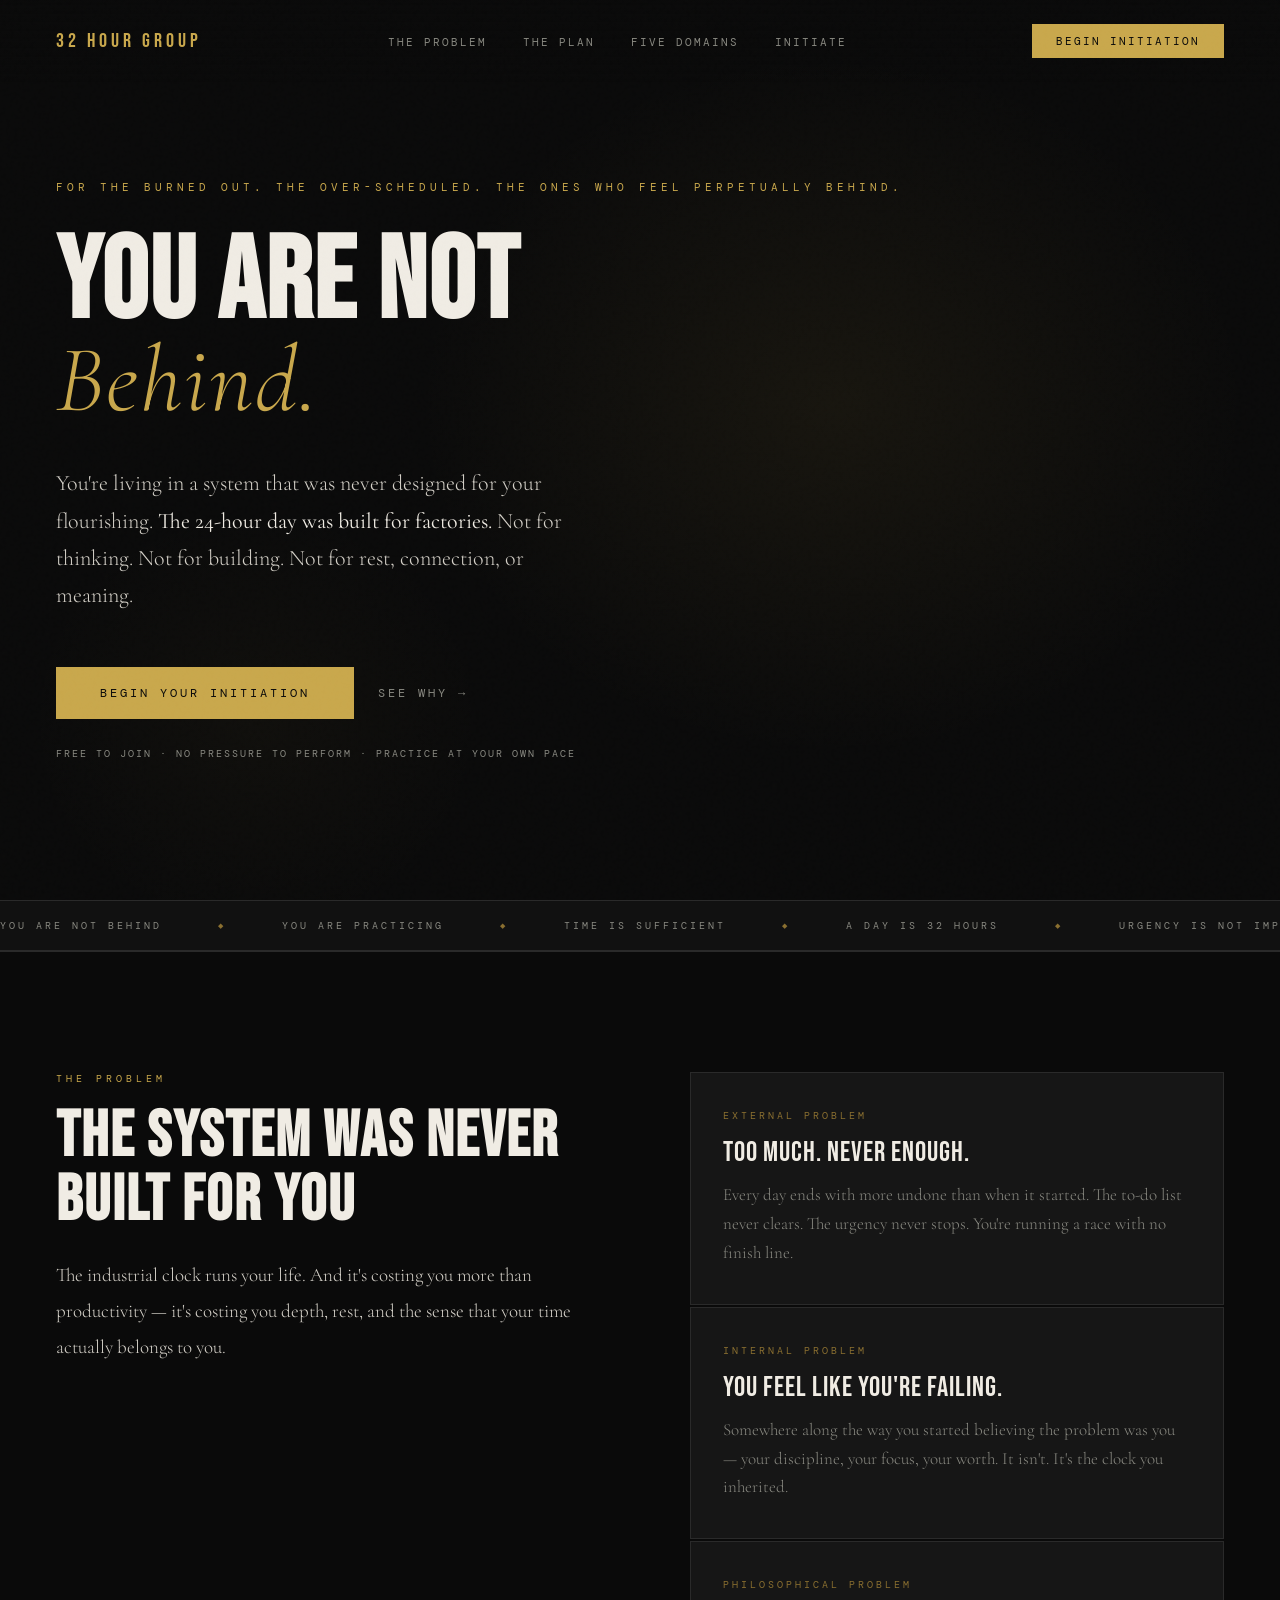
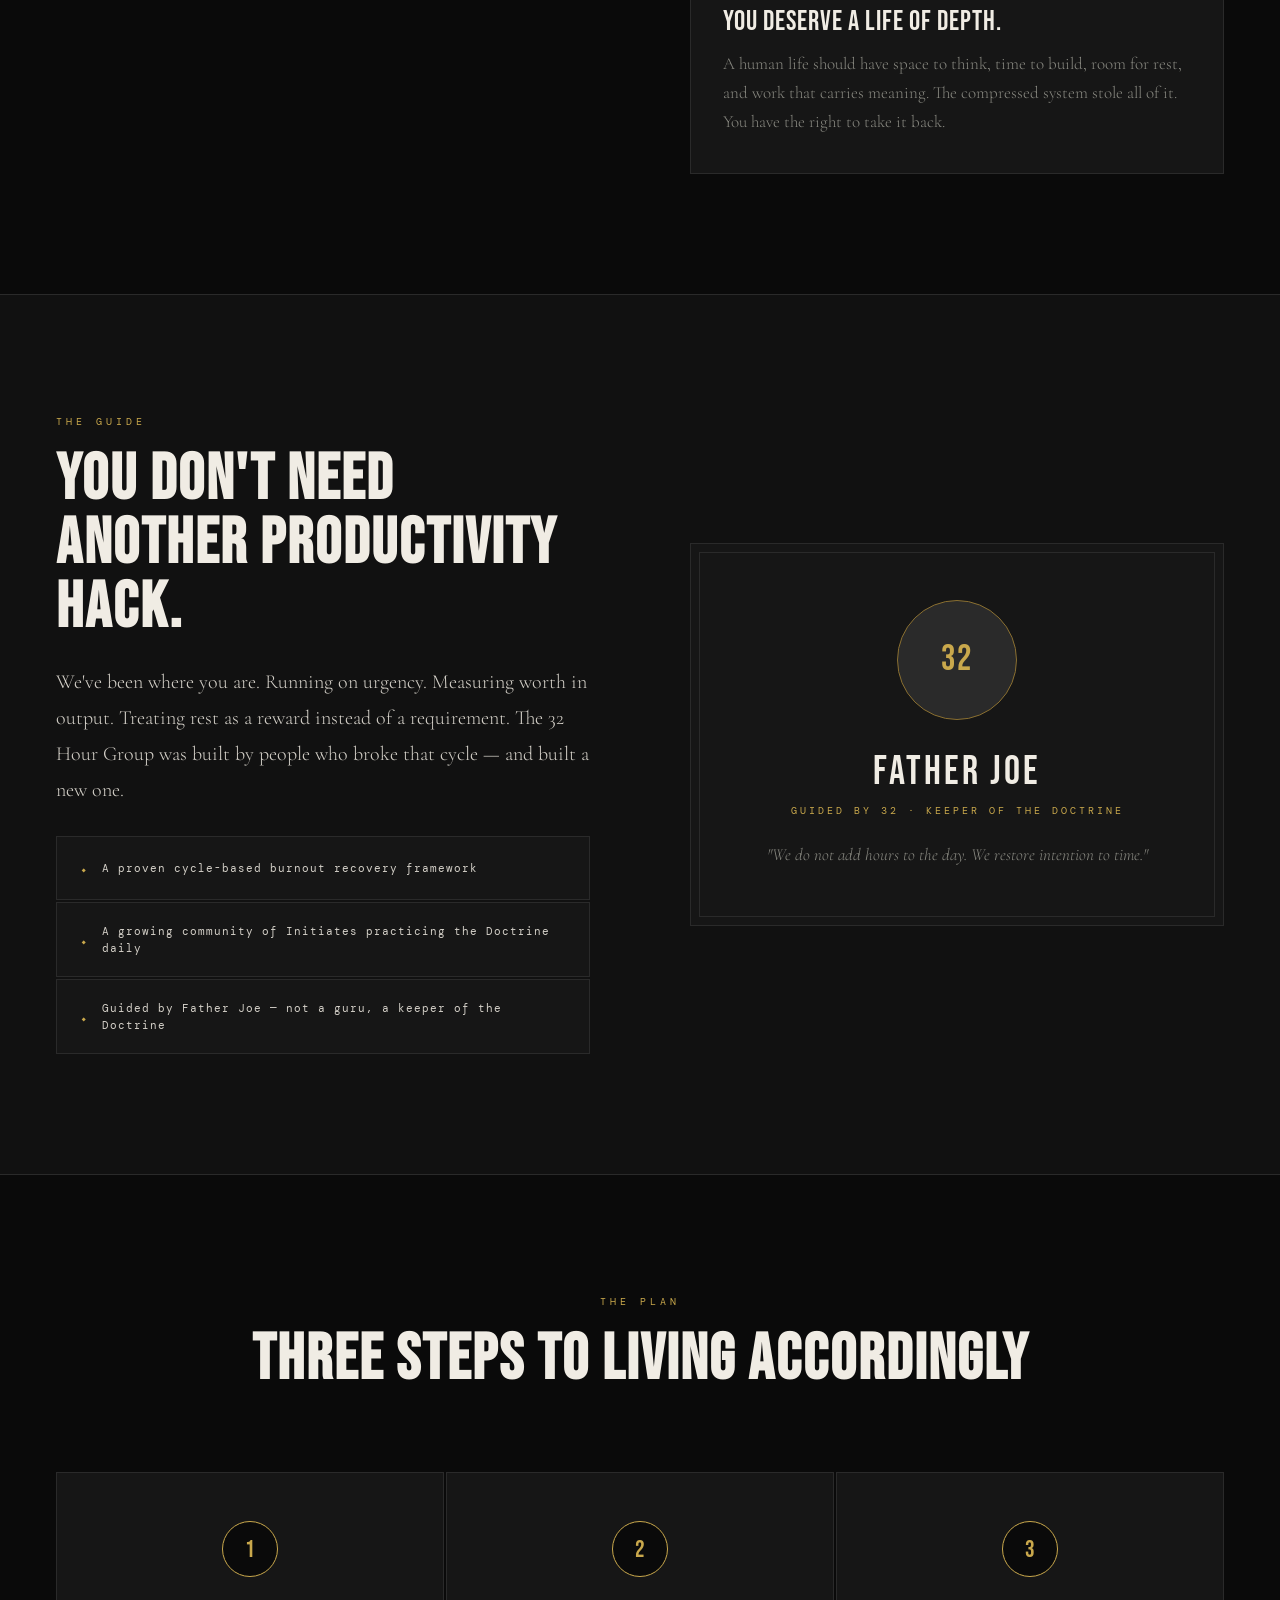
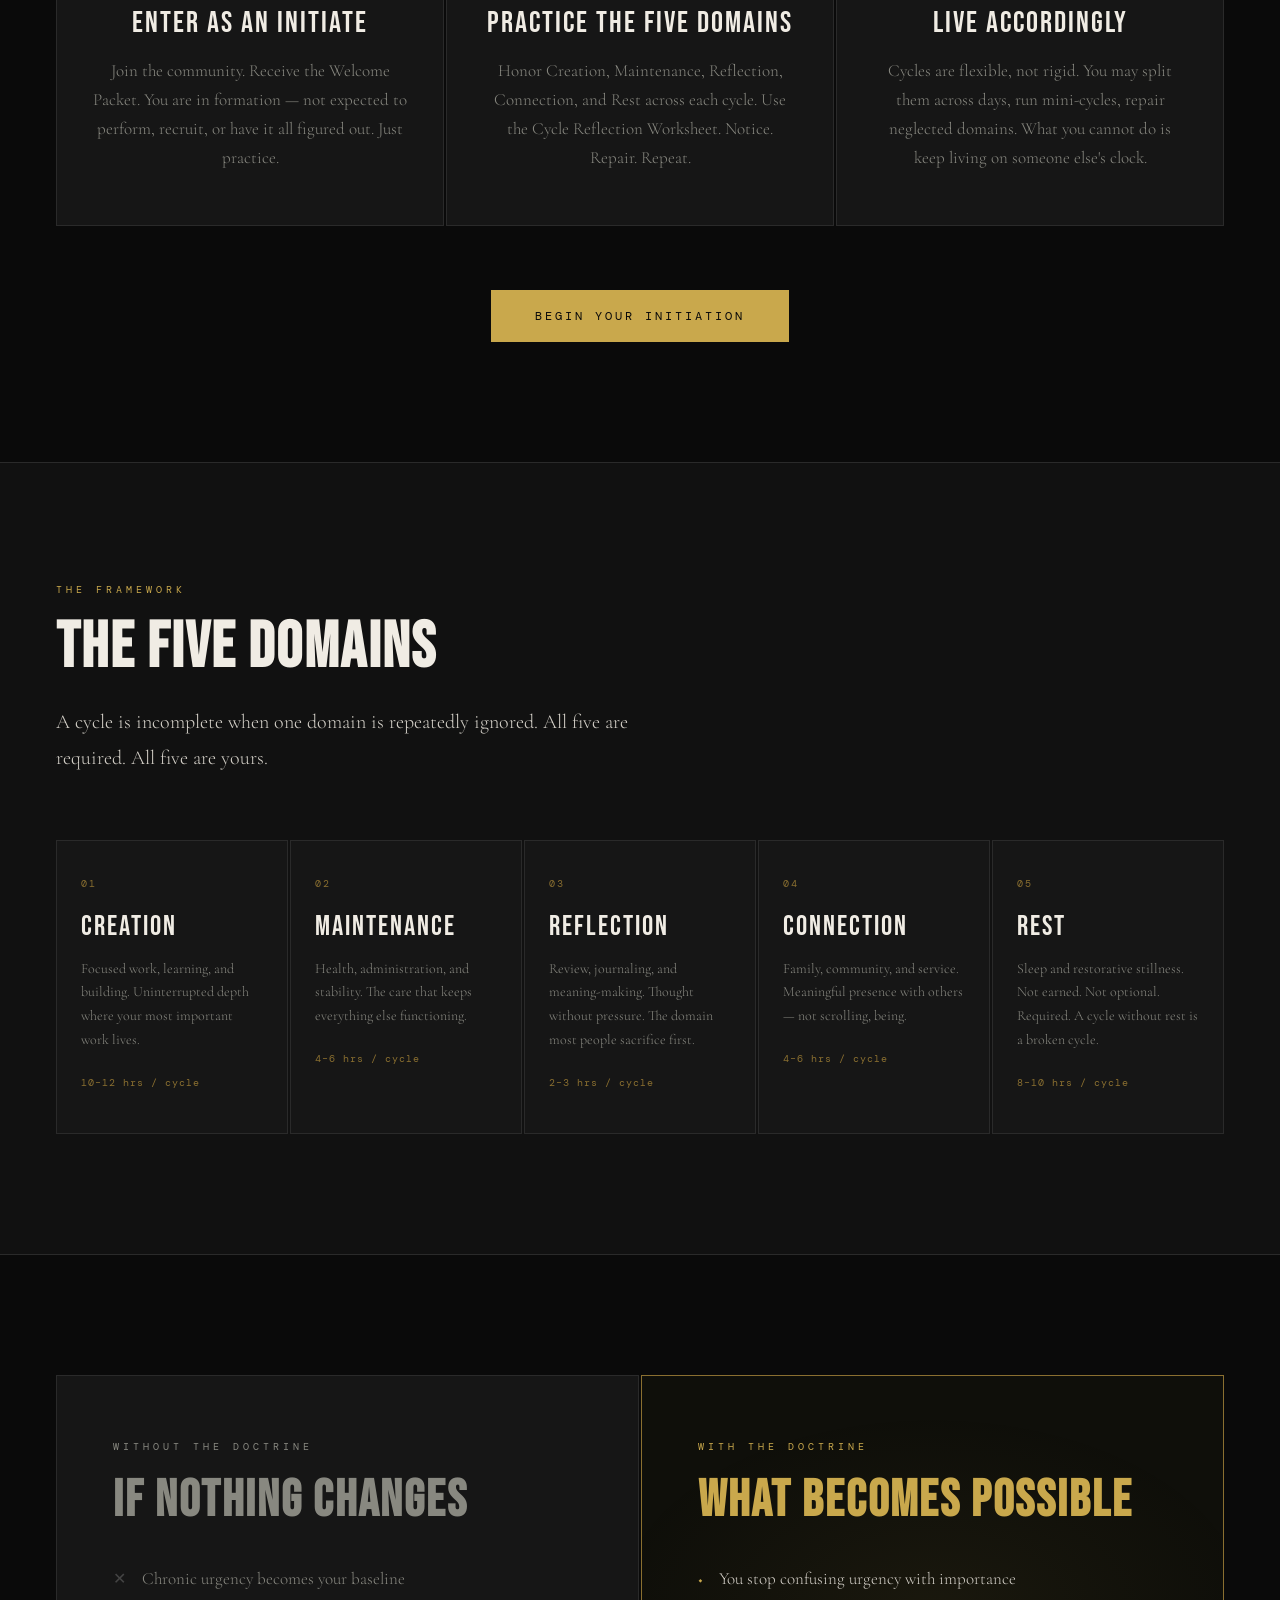
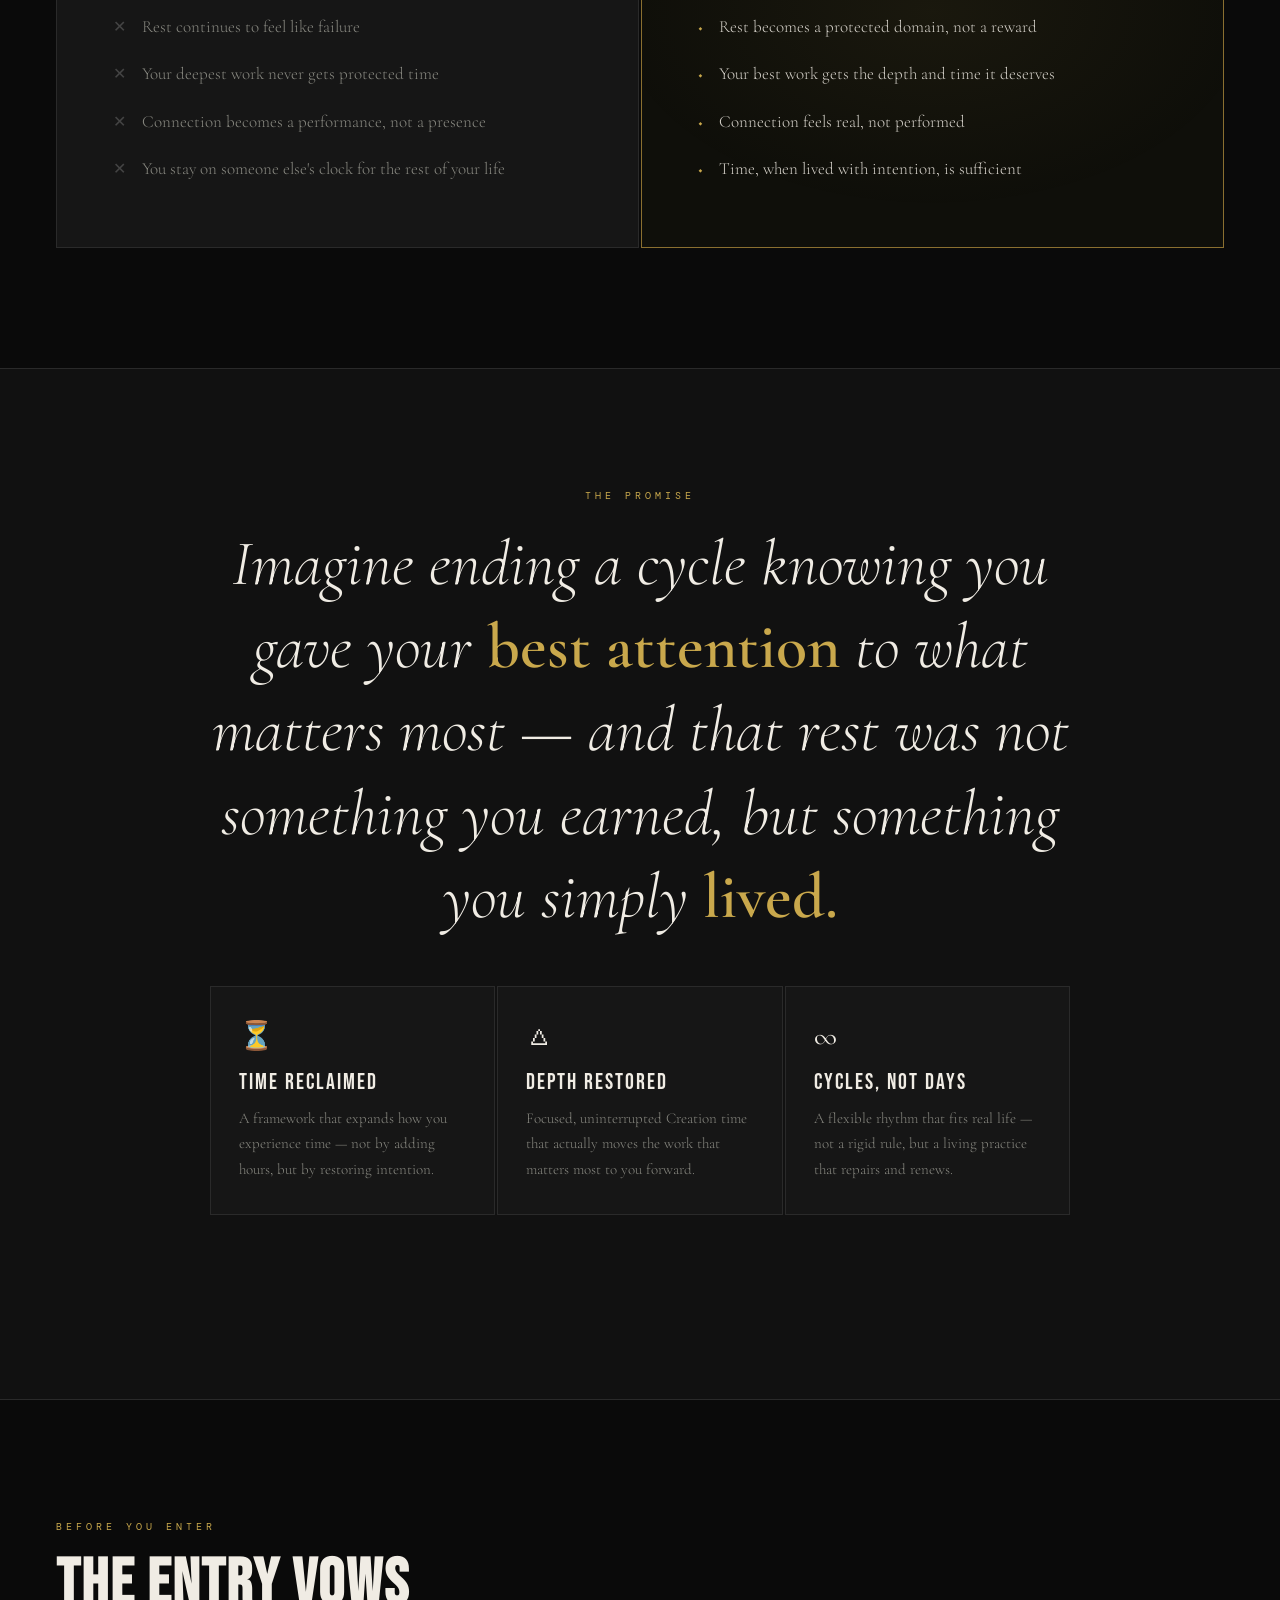
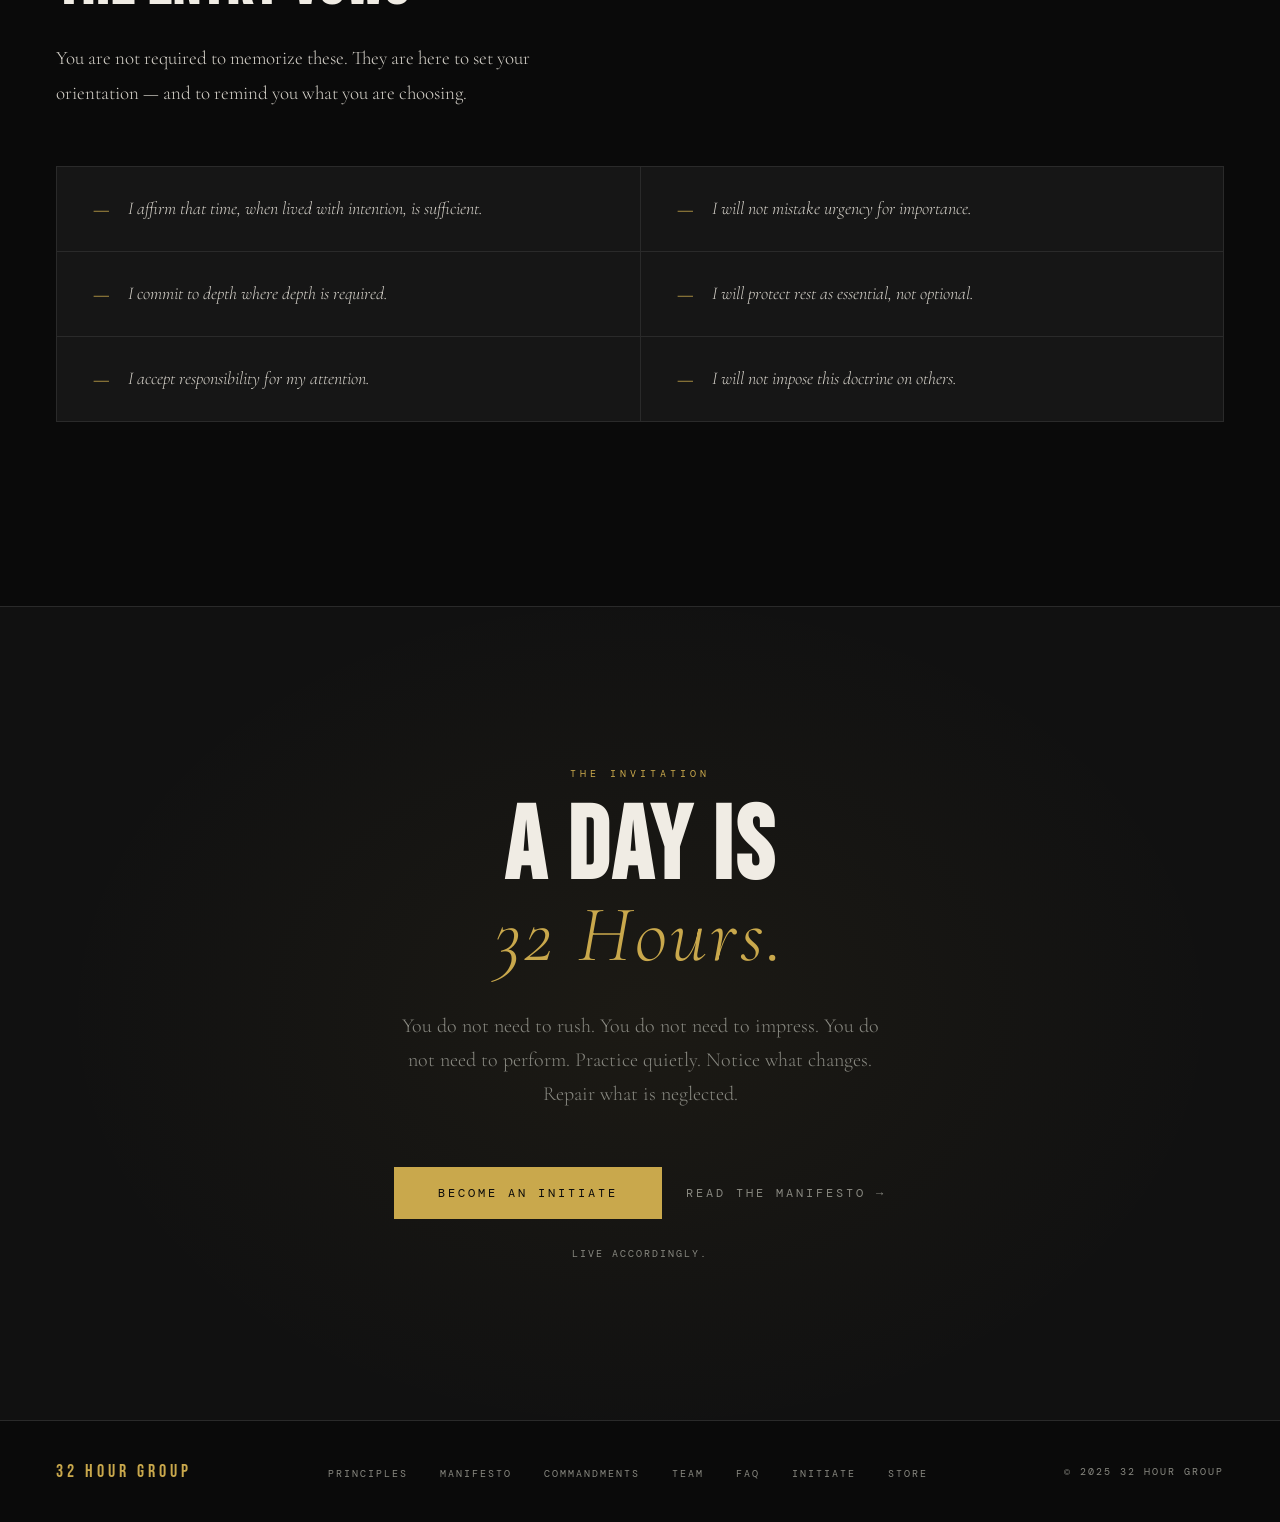
==== index.html @ 1b1adc13 "Update index.html" ====
<!DOCTYPE html>
<html lang="en">
<head>
<meta charset="UTF-8">
<meta name="viewport" content="width=device-width, initial-scale=1.0">
<title>32 Hour Group — You Are Not Behind</title>
<link href="https://fonts.googleapis.com/css2?family=Cormorant+Garamond:ital,wght@0,300;0,400;0,600;1,300;1,400&family=Bebas+Neue&family=DM+Mono:wght@300;400&display=swap" rel="stylesheet">
<link rel="stylesheet" href="style.css">
<style>
  /* HERO */
  .hero {
    min-height: 100vh;
    display: flex;
    flex-direction: column;
    justify-content: center;
    padding: 120px 56px 80px;
    position: relative;
    overflow: hidden;
  }
  .hero-bg {
    position: absolute;
    inset: 0;
    background:
      radial-gradient(ellipse 50% 60% at 65% 45%, rgba(201,168,76,0.07) 0%, transparent 65%),
      radial-gradient(ellipse 30% 40% at 20% 80%, rgba(201,168,76,0.03) 0%, transparent 60%);
  }
  .hero-tag {
    font-family: 'DM Mono', monospace;
    font-size: 11px;
    letter-spacing: 4px;
    text-transform: uppercase;
    color: var(--gold);
    margin-bottom: 36px;
    opacity: 0;
    animation: fadeUp 0.9s ease 0.2s forwards;
  }
  .hero-title {
    font-family: 'Bebas Neue', sans-serif;
    font-size: clamp(64px, 9vw, 136px);
    line-height: 0.93;
    letter-spacing: 2px;
    color: var(--white);
    max-width: 820px;
    opacity: 0;
    animation: fadeUp 0.9s ease 0.35s forwards;
  }
  .hero-title em {
    font-family: 'Cormorant Garamond', serif;
    font-style: italic;
    font-weight: 300;
    color: var(--gold);
    display: block;
    font-size: 0.82em;
  }
  .hero-problem {
    font-size: clamp(18px, 2vw, 22px);
    font-weight: 300;
    line-height: 1.7;
    color: var(--light);
    max-width: 520px;
    margin-top: 40px;
    opacity: 0;
    animation: fadeUp 0.9s ease 0.55s forwards;
  }
  .hero-problem strong { color: var(--white); font-weight: 400; }
  .hero-cta {
    display: flex;
    gap: 24px;
    align-items: center;
    margin-top: 52px;
    opacity: 0;
    animation: fadeUp 0.9s ease 0.75s forwards;
  }
  .hero-reassurance {
    margin-top: 28px;
    font-family: 'DM Mono', monospace;
    font-size: 10px;
    letter-spacing: 2px;
    text-transform: uppercase;
    color: var(--grey);
    opacity: 0;
    animation: fadeUp 0.9s ease 0.95s forwards;
  }

  /* PROBLEM */
  .problem { padding: 120px 56px; border-top: 1px solid var(--border); }
  .problem-inner {
    max-width: 1200px;
    margin: 0 auto;
    display: grid;
    grid-template-columns: 1fr 1fr;
    gap: 100px;
    align-items: start;
  }
  .problem-left { position: sticky; top: 120px; }
  .problem-cards { display: flex; flex-direction: column; gap: 2px; }
  .problem-card {
    background: var(--card);
    border: 1px solid var(--border);
    padding: 36px 32px;
    transition: border-color 0.3s;
  }
  .problem-card:hover { border-color: var(--gold-dim); }
  .problem-type {
    font-family: 'DM Mono', monospace;
    font-size: 10px;
    letter-spacing: 3px;
    text-transform: uppercase;
    color: var(--gold-dim);
    margin-bottom: 14px;
  }
  .problem-headline {
    font-family: 'Bebas Neue', sans-serif;
    font-size: 28px;
    letter-spacing: 1px;
    color: var(--white);
    margin-bottom: 12px;
  }
  .problem-desc {
    font-size: 17px;
    font-weight: 300;
    line-height: 1.7;
    color: var(--grey);
  }

  /* GUIDE */
  .guide { padding: 120px 56px; background: var(--dark); border-top: 1px solid var(--border); }
  .guide-inner {
    max-width: 1200px;
    margin: 0 auto;
    display: grid;
    grid-template-columns: 1fr 1fr;
    gap: 100px;
    align-items: center;
  }
  .guide-badge {
    background: var(--card);
    border: 1px solid var(--border);
    padding: 56px 48px;
    text-align: center;
    position: relative;
  }
  .guide-badge::before {
    content: '';
    position: absolute;
    inset: 8px;
    border: 1px solid var(--border);
    pointer-events: none;
  }
  .guide-seal {
    width: 120px;
    height: 120px;
    margin: 0 auto 28px;
    background: var(--border);
    border-radius: 50%;
    display: flex;
    align-items: center;
    justify-content: center;
    font-family: 'Bebas Neue', sans-serif;
    font-size: 36px;
    color: var(--gold);
    letter-spacing: 2px;
    border: 1px solid var(--gold-dim);
  }
  .guide-name {
    font-family: 'Bebas Neue', sans-serif;
    font-size: 40px;
    letter-spacing: 3px;
    color: var(--white);
    margin-bottom: 8px;
  }
  .guide-title-text {
    font-family: 'DM Mono', monospace;
    font-size: 10px;
    letter-spacing: 3px;
    text-transform: uppercase;
    color: var(--gold);
    margin-bottom: 24px;
  }
  .guide-quote {
    font-size: 17px;
    font-style: italic;
    font-weight: 300;
    line-height: 1.7;
    color: var(--grey);
  }
  .guide-empathy-text {
    font-size: 20px;
    font-weight: 300;
    line-height: 1.8;
    color: var(--light);
    margin-bottom: 28px;
  }
  .guide-credentials { display: flex; flex-direction: column; gap: 2px; }
  .credential {
    background: var(--card);
    border: 1px solid var(--border);
    padding: 20px 24px;
    display: flex;
    gap: 16px;
    align-items: center;
  }
  .credential-icon { color: var(--gold); font-size: 18px; flex-shrink: 0; }
  .credential-text {
    font-family: 'DM Mono', monospace;
    font-size: 11px;
    letter-spacing: 1px;
    color: var(--light);
    line-height: 1.5;
  }

  /* PLAN */
  .plan { padding: 120px 56px; border-top: 1px solid var(--border); }
  .plan-inner { max-width: 1200px; margin: 0 auto; }
  .plan-header { text-align: center; margin-bottom: 80px; }
  .plan-steps {
    display: grid;
    grid-template-columns: 1fr 1fr 1fr;
    gap: 2px;
  }
  .plan-step {
    background: var(--card);
    border: 1px solid var(--border);
    padding: 48px 36px 52px;
    text-align: center;
    transition: border-color 0.3s;
  }
  .plan-step:hover { border-color: var(--gold-dim); }
  .plan-step-num {
    width: 56px;
    height: 56px;
    background: var(--black);
    border: 1px solid var(--gold);
    border-radius: 50%;
    display: flex;
    align-items: center;
    justify-content: center;
    font-family: 'Bebas Neue', sans-serif;
    font-size: 24px;
    color: var(--gold);
    margin: 0 auto 28px;
  }
  .plan-step-title {
    font-family: 'Bebas Neue', sans-serif;
    font-size: 30px;
    letter-spacing: 2px;
    color: var(--white);
    margin-bottom: 16px;
  }
  .plan-step-body {
    font-size: 17px;
    font-weight: 300;
    line-height: 1.7;
    color: var(--grey);
  }
  .plan-cta { text-align: center; margin-top: 64px; }

  /* DOMAINS */
  .domains { padding: 120px 56px; background: var(--dark); border-top: 1px solid var(--border); }
  .domains-inner { max-width: 1200px; margin: 0 auto; }
  .domains-header { margin-bottom: 64px; }
  .domains-intro {
    font-size: 20px;
    font-weight: 300;
    line-height: 1.8;
    color: var(--light);
    max-width: 600px;
    margin-top: 20px;
  }
  .domains-grid {
    display: grid;
    grid-template-columns: repeat(5, 1fr);
    gap: 2px;
  }
  .domain-card {
    background: var(--card);
    border: 1px solid var(--border);
    padding: 36px 24px 44px;
    position: relative;
    overflow: hidden;
    transition: all 0.4s ease;
  }
  .domain-card::after {
    content: '';
    position: absolute;
    bottom: 0; left: 0; right: 0;
    height: 3px;
    background: var(--gold);
    transform: scaleX(0);
    transform-origin: left;
    transition: transform 0.4s ease;
  }
  .domain-card:hover { border-color: var(--gold-dim); transform: translateY(-4px); }
  .domain-card:hover::after { transform: scaleX(1); }
  .domain-num {
    font-family: 'DM Mono', monospace;
    font-size: 10px;
    letter-spacing: 2px;
    color: var(--gold-dim);
    margin-bottom: 20px;
  }
  .domain-name {
    font-family: 'Bebas Neue', sans-serif;
    font-size: 28px;
    letter-spacing: 2px;
    color: var(--white);
    margin-bottom: 14px;
  }
  .domain-desc {
    font-size: 14px;
    font-weight: 300;
    line-height: 1.7;
    color: var(--grey);
  }
  .domain-range {
    margin-top: 24px;
    font-family: 'DM Mono', monospace;
    font-size: 10px;
    letter-spacing: 1px;
    color: var(--gold-dim);
  }

  /* STAKES */
  .stakes { padding: 120px 56px; border-top: 1px solid var(--border); }
  .stakes-inner {
    max-width: 1200px;
    margin: 0 auto;
    display: grid;
    grid-template-columns: 1fr 1fr;
    gap: 2px;
  }
  .stakes-left {
    background: var(--card);
    border: 1px solid var(--border);
    padding: 64px 56px;
  }
  .stakes-right {
    background: #0f0f0a;
    border: 1px solid var(--gold-dim);
    padding: 64px 56px;
    position: relative;
    overflow: hidden;
  }
  .stakes-right::before {
    content: '';
    position: absolute;
    inset: 0;
    background: radial-gradient(ellipse 80% 60% at 50% 50%, rgba(201,168,76,0.06) 0%, transparent 70%);
  }
  .stakes-heading {
    font-family: 'Bebas Neue', sans-serif;
    font-size: clamp(36px, 4vw, 56px);
    letter-spacing: 2px;
    margin-bottom: 36px;
    line-height: 1.1;
  }
  .stakes-left .stakes-heading { color: var(--grey); }
  .stakes-right .stakes-heading { color: var(--gold); position: relative; }
  .stakes-list { display: flex; flex-direction: column; gap: 20px; list-style: none; }
  .stakes-list li {
    display: flex;
    gap: 16px;
    font-size: 17px;
    font-weight: 300;
    line-height: 1.6;
    align-items: flex-start;
  }
  .stakes-left .stakes-list li { color: var(--grey); }
  .stakes-right .stakes-list li { color: var(--light); position: relative; }
  .stake-icon { flex-shrink: 0; font-size: 16px; margin-top: 2px; }
  .stakes-left .stake-icon { color: #444; }
  .stakes-right .stake-icon { color: var(--gold); }

  /* SUCCESS */
  .success { padding: 120px 56px; background: var(--dark); border-top: 1px solid var(--border); text-align: center; }
  .success-inner { max-width: 860px; margin: 0 auto; }
  .success-title {
    font-family: 'Cormorant Garamond', serif;
    font-size: clamp(36px, 5vw, 64px);
    font-weight: 300;
    font-style: italic;
    line-height: 1.3;
    color: var(--white);
    margin-bottom: 48px;
  }
  .success-title strong { font-style: normal; font-weight: 600; color: var(--gold); }
  .success-pillars {
    display: grid;
    grid-template-columns: repeat(3, 1fr);
    gap: 2px;
    margin-bottom: 64px;
    text-align: left;
  }
  .pillar {
    background: var(--card);
    border: 1px solid var(--border);
    padding: 32px 28px;
    transition: border-color 0.3s;
  }
  .pillar:hover { border-color: var(--gold-dim); }
  .pillar-icon { font-size: 28px; margin-bottom: 16px; }
  .pillar-title {
    font-family: 'Bebas Neue', sans-serif;
    font-size: 22px;
    letter-spacing: 2px;
    color: var(--white);
    margin-bottom: 10px;
  }
  .pillar-body { font-size: 15px; font-weight: 300; line-height: 1.7; color: var(--grey); }

  /* VOWS */
  .vows { padding: 120px 56px; border-top: 1px solid var(--border); }
  .vows-inner { max-width: 1200px; margin: 0 auto; }
  .vows-header { margin-bottom: 56px; }
  .vows-intro {
    font-size: 19px;
    font-weight: 300;
    line-height: 1.8;
    color: var(--light);
    max-width: 540px;
    margin-top: 16px;
  }
  .vows-grid {
    display: grid;
    grid-template-columns: 1fr 1fr;
    gap: 1px;
    background: var(--border);
    border: 1px solid var(--border);
    margin-bottom: 64px;
  }
  .vow {
    background: var(--card);
    padding: 28px 36px;
    display: flex;
    gap: 18px;
    align-items: flex-start;
    transition: background 0.3s;
  }
  .vow:hover { background: #1a1a1a; }
  .vow-dash { color: var(--gold); font-size: 20px; line-height: 1.4; flex-shrink: 0; }
  .vow-text { font-size: 18px; font-weight: 300; font-style: italic; line-height: 1.5; color: var(--light); }

  /* FINAL CTA */
  .cta-final {
    padding: 160px 56px;
    background: var(--dark);
    border-top: 1px solid var(--border);
    text-align: center;
    position: relative;
    overflow: hidden;
  }
  .cta-bg {
    position: absolute;
    inset: 0;
    background: radial-gradient(ellipse 70% 80% at 50% 50%, rgba(201,168,76,0.06) 0%, transparent 65%);
  }
  .cta-title {
    font-family: 'Bebas Neue', sans-serif;
    font-size: clamp(56px, 8vw, 120px);
    line-height: 0.95;
    letter-spacing: 3px;
    color: var(--white);
    margin-bottom: 36px;
    position: relative;
  }
  .cta-title em {
    font-family: 'Cormorant Garamond', serif;
    font-style: italic;
    font-weight: 300;
    color: var(--gold);
    display: block;
    font-size: 0.78em;
  }
  .cta-sub {
    font-size: 20px;
    font-weight: 300;
    color: var(--grey);
    max-width: 480px;
    margin: 0 auto 56px;
    line-height: 1.7;
    position: relative;
  }
  .cta-buttons {
    display: flex;
    gap: 24px;
    justify-content: center;
    align-items: center;
    position: relative;
    margin-bottom: 28px;
  }
  .cta-footnote {
    font-family: 'DM Mono', monospace;
    font-size: 10px;
    letter-spacing: 2px;
    text-transform: uppercase;
    color: var(--grey);
    position: relative;
  }

  /* RESPONSIVE */
  @media (max-width: 960px) {
    .hero { padding: 100px 24px 60px; }
    .problem { padding: 80px 24px; }
    .problem-inner { grid-template-columns: 1fr; gap: 48px; }
    .problem-left { position: static; }
    .guide { padding: 80px 24px; }
    .guide-inner { grid-template-columns: 1fr; gap: 48px; }
    .plan { padding: 80px 24px; }
    .plan-steps { grid-template-columns: 1fr; }
    .domains { padding: 80px 24px; }
    .domains-grid { grid-template-columns: 1fr 1fr; }
    .stakes { padding: 80px 24px; }
    .stakes-inner { grid-template-columns: 1fr; }
    .success { padding: 80px 24px; }
    .success-pillars { grid-template-columns: 1fr; }
    .vows { padding: 80px 24px; }
    .vows-grid { grid-template-columns: 1fr; }
    .cta-final { padding: 100px 24px; }
  }
</style>
</head>
<body>

<nav id="nav">
  <a href="index.html" class="nav-logo">32 Hour Group</a>
  <ul class="nav-links">
    <li><a href="#problem">The Problem</a></li>
    <li><a href="#plan">The Plan</a></li>
    <li><a href="principles.html">Five Domains</a></li>
    <li><a href="initiation.html">Initiate</a></li>
  </ul>
  <a href="initiation.html" class="nav-cta">Begin Initiation</a>
</nav>

<!-- HERO -->
<section class="hero">
  <div class="hero-bg"></div>
  <div class="hero-tag">For the burned out. The over-scheduled. The ones who feel perpetually behind.</div>
  <h1 class="hero-title">
    You Are Not
    <em>Behind.</em>
  </h1>
  <p class="hero-problem">
    You're living in a system that was never designed for your flourishing. <strong>The 24-hour day was built for factories.</strong> Not for thinking. Not for building. Not for rest, connection, or meaning.
  </p>
  <div class="hero-cta">
    <a href="initiation.html" class="btn-primary">Begin Your Initiation</a>
    <a href="#problem" class="btn-ghost">See Why</a>
  </div>
  <div class="hero-reassurance">Free to join · No pressure to perform · Practice at your own pace</div>
</section>

<!-- DOCTRINE STRIP -->
<div class="doctrine-strip">
  <div class="strip-track">
    <div class="strip-item">You Are Not Behind</div>
    <div class="strip-item">You Are Practicing</div>
    <div class="strip-item">Time Is Sufficient</div>
    <div class="strip-item">A Day Is 32 Hours</div>
    <div class="strip-item">Urgency Is Not Importance</div>
    <div class="strip-item">Restore Depth</div>
    <div class="strip-item">Live With Intention</div>
    <div class="strip-item">You Are Not Behind</div>
    <div class="strip-item">You Are Practicing</div>
    <div class="strip-item">Time Is Sufficient</div>
    <div class="strip-item">A Day Is 32 Hours</div>
    <div class="strip-item">Urgency Is Not Importance</div>
    <div class="strip-item">Restore Depth</div>
    <div class="strip-item">Live With Intention</div>
  </div>
</div>

<!-- PROBLEM -->
<section class="problem" id="problem">
  <div class="problem-inner">
    <div class="problem-left">
      <div class="section-label reveal">The Problem</div>
      <h2 class="section-title reveal reveal-delay-1">The System Was Never Built for You</h2>
      <p class="body-text reveal reveal-delay-2">The industrial clock runs your life. And it's costing you more than productivity — it's costing you depth, rest, and the sense that your time actually belongs to you.</p>
    </div>
    <div class="problem-cards">
      <div class="problem-card reveal">
        <div class="problem-type">External Problem</div>
        <div class="problem-headline">Too Much. Never Enough.</div>
        <p class="problem-desc">Every day ends with more undone than when it started. The to-do list never clears. The urgency never stops. You're running a race with no finish line.</p>
      </div>
      <div class="problem-card reveal reveal-delay-1">
        <div class="problem-type">Internal Problem</div>
        <div class="problem-headline">You Feel Like You're Failing.</div>
        <p class="problem-desc">Somewhere along the way you started believing the problem was you — your discipline, your focus, your worth. It isn't. It's the clock you inherited.</p>
      </div>
      <div class="problem-card reveal reveal-delay-2">
        <div class="problem-type">Philosophical Problem</div>
        <div class="problem-headline">You Deserve a Life of Depth.</div>
        <p class="problem-desc">A human life should have space to think, time to build, room for rest, and work that carries meaning. The compressed system stole all of it. You have the right to take it back.</p>
      </div>
    </div>
  </div>
</section>

<!-- GUIDE -->
<section class="guide">
  <div class="guide-inner">
    <div>
      <div class="section-label reveal">The Guide</div>
      <h2 class="section-title reveal reveal-delay-1">You Don't Need Another Productivity Hack.</h2>
      <p class="guide-empathy-text reveal reveal-delay-2">We've been where you are. Running on urgency. Measuring worth in output. Treating rest as a reward instead of a requirement. The 32 Hour Group was built by people who broke that cycle — and built a new one.</p>
      <div class="guide-credentials">
        <div class="credential reveal reveal-delay-3">
          <span class="credential-icon">◆</span>
          <span class="credential-text">A proven cycle-based burnout recovery framework</span>
        </div>
        <div class="credential reveal reveal-delay-4">
          <span class="credential-icon">◆</span>
          <span class="credential-text">A growing community of Initiates practicing the Doctrine daily</span>
        </div>
        <div class="credential reveal reveal-delay-5">
          <span class="credential-icon">◆</span>
          <span class="credential-text">Guided by Father Joe — not a guru, a keeper of the Doctrine</span>
        </div>
      </div>
    </div>
    <div class="guide-badge reveal reveal-delay-2">
      <div class="guide-seal">32</div>
      <div class="guide-name">Father Joe</div>
      <div class="guide-title-text">Guided by 32 · Keeper of the Doctrine</div>
      <p class="guide-quote">"We do not add hours to the day. We restore intention to time."</p>
    </div>
  </div>
</section>

<!-- PLAN -->
<section class="plan" id="plan">
  <div class="plan-inner">
    <div class="plan-header">
      <div class="section-label reveal">The Plan</div>
      <h2 class="section-title reveal reveal-delay-1">Three Steps to Living Accordingly</h2>
    </div>
    <div class="plan-steps">
      <div class="plan-step reveal">
        <div class="plan-step-num">1</div>
        <div class="plan-step-title">Enter as an Initiate</div>
        <p class="plan-step-body">Join the community. Receive the Welcome Packet. You are in formation — not expected to perform, recruit, or have it all figured out. Just practice.</p>
      </div>
      <div class="plan-step reveal reveal-delay-2">
        <div class="plan-step-num">2</div>
        <div class="plan-step-title">Practice the Five Domains</div>
        <p class="plan-step-body">Honor Creation, Maintenance, Reflection, Connection, and Rest across each cycle. Use the Cycle Reflection Worksheet. Notice. Repair. Repeat.</p>
      </div>
      <div class="plan-step reveal reveal-delay-4">
        <div class="plan-step-num">3</div>
        <div class="plan-step-title">Live Accordingly</div>
        <p class="plan-step-body">Cycles are flexible, not rigid. You may split them across days, run mini-cycles, repair neglected domains. What you cannot do is keep living on someone else's clock.</p>
      </div>
    </div>
    <div class="plan-cta reveal">
      <a href="initiation.html" class="btn-primary">Begin Your Initiation</a>
    </div>
  </div>
</section>

<!-- FIVE DOMAINS -->
<section class="domains" id="domains">
  <div class="domains-inner">
    <div class="domains-header">
      <div class="section-label reveal">The Framework</div>
      <h2 class="section-title reveal reveal-delay-1">The Five Domains</h2>
      <p class="domains-intro reveal reveal-delay-2">A cycle is incomplete when one domain is repeatedly ignored. All five are required. All five are yours.</p>
    </div>
    <div class="domains-grid">
      <div class="domain-card reveal">
        <div class="domain-num">01</div>
        <div class="domain-name">Creation</div>
        <p class="domain-desc">Focused work, learning, and building. Uninterrupted depth where your most important work lives.</p>
        <div class="domain-range">10–12 hrs / cycle</div>
      </div>
      <div class="domain-card reveal reveal-delay-1">
        <div class="domain-num">02</div>
        <div class="domain-name">Maintenance</div>
        <p class="domain-desc">Health, administration, and stability. The care that keeps everything else functioning.</p>
        <div class="domain-range">4–6 hrs / cycle</div>
      </div>
      <div class="domain-card reveal reveal-delay-2">
        <div class="domain-num">03</div>
        <div class="domain-name">Reflection</div>
        <p class="domain-desc">Review, journaling, and meaning-making. Thought without pressure. The domain most people sacrifice first.</p>
        <div class="domain-range">2–3 hrs / cycle</div>
      </div>
      <div class="domain-card reveal reveal-delay-3">
        <div class="domain-num">04</div>
        <div class="domain-name">Connection</div>
        <p class="domain-desc">Family, community, and service. Meaningful presence with others — not scrolling, being.</p>
        <div class="domain-range">4–6 hrs / cycle</div>
      </div>
      <div class="domain-card reveal reveal-delay-4">
        <div class="domain-num">05</div>
        <div class="domain-name">Rest</div>
        <p class="domain-desc">Sleep and restorative stillness. Not earned. Not optional. Required. A cycle without rest is a broken cycle.</p>
        <div class="domain-range">8–10 hrs / cycle</div>
      </div>
    </div>
  </div>
</section>

<!-- STAKES -->
<section class="stakes">
  <div class="stakes-inner">
    <div class="stakes-left reveal">
      <div class="section-label" style="color: var(--grey); margin-bottom: 20px;">Without the Doctrine</div>
      <h3 class="stakes-heading">If Nothing Changes</h3>
      <ul class="stakes-list">
        <li><span class="stake-icon">✕</span><span>Chronic urgency becomes your baseline</span></li>
        <li><span class="stake-icon">✕</span><span>Rest continues to feel like failure</span></li>
        <li><span class="stake-icon">✕</span><span>Your deepest work never gets protected time</span></li>
        <li><span class="stake-icon">✕</span><span>Connection becomes a performance, not a presence</span></li>
        <li><span class="stake-icon">✕</span><span>You stay on someone else's clock for the rest of your life</span></li>
      </ul>
    </div>
    <div class="stakes-right reveal reveal-delay-2">
      <div class="section-label" style="color: var(--gold); margin-bottom: 20px;">With the Doctrine</div>
      <h3 class="stakes-heading">What Becomes Possible</h3>
      <ul class="stakes-list">
        <li><span class="stake-icon">◆</span><span>You stop confusing urgency with importance</span></li>
        <li><span class="stake-icon">◆</span><span>Rest becomes a protected domain, not a reward</span></li>
        <li><span class="stake-icon">◆</span><span>Your best work gets the depth and time it deserves</span></li>
        <li><span class="stake-icon">◆</span><span>Connection feels real, not performed</span></li>
        <li><span class="stake-icon">◆</span><span>Time, when lived with intention, is sufficient</span></li>
      </ul>
    </div>
  </div>
</section>

<!-- SUCCESS -->
<section class="success">
  <div class="success-inner">
    <div class="section-label reveal">The Promise</div>
    <h2 class="success-title reveal reveal-delay-1">
      Imagine ending a cycle knowing you gave your <strong>best attention</strong> to what matters most — and that rest was not something you earned, but something you simply <strong>lived.</strong>
    </h2>
    <div class="success-pillars">
      <div class="pillar reveal">
        <div class="pillar-icon">⏳</div>
        <div class="pillar-title">Time Reclaimed</div>
        <p class="pillar-body">A framework that expands how you experience time — not by adding hours, but by restoring intention.</p>
      </div>
      <div class="pillar reveal reveal-delay-2">
        <div class="pillar-icon">🜂</div>
        <div class="pillar-title">Depth Restored</div>
        <p class="pillar-body">Focused, uninterrupted Creation time that actually moves the work that matters most to you forward.</p>
      </div>
      <div class="pillar reveal reveal-delay-4">
        <div class="pillar-icon">∞</div>
        <div class="pillar-title">Cycles, Not Days</div>
        <p class="pillar-body">A flexible rhythm that fits real life — not a rigid rule, but a living practice that repairs and renews.</p>
      </div>
    </div>
  </div>
</section>

<!-- VOWS -->
<section class="vows" id="initiate">
  <div class="vows-inner">
    <div class="vows-header">
      <div class="section-label reveal">Before You Enter</div>
      <h2 class="section-title reveal reveal-delay-1">The Entry Vows</h2>
      <p class="vows-intro reveal reveal-delay-2">You are not required to memorize these. They are here to set your orientation — and to remind you what you are choosing.</p>
    </div>
    <div class="vows-grid reveal reveal-delay-3">
      <div class="vow"><span class="vow-dash">—</span><span class="vow-text">I affirm that time, when lived with intention, is sufficient.</span></div>
      <div class="vow"><span class="vow-dash">—</span><span class="vow-text">I will not mistake urgency for importance.</span></div>
      <div class="vow"><span class="vow-dash">—</span><span class="vow-text">I commit to depth where depth is required.</span></div>
      <div class="vow"><span class="vow-dash">—</span><span class="vow-text">I will protect rest as essential, not optional.</span></div>
      <div class="vow"><span class="vow-dash">—</span><span class="vow-text">I accept responsibility for my attention.</span></div>
      <div class="vow"><span class="vow-dash">—</span><span class="vow-text">I will not impose this doctrine on others.</span></div>
    </div>
  </div>
</section>

<!-- FINAL CTA -->
<section class="cta-final">
  <div class="cta-bg"></div>
  <div class="section-label reveal" style="position: relative;">The Invitation</div>
  <h2 class="cta-title reveal reveal-delay-1">
    A Day Is
    <em>32 Hours.</em>
  </h2>
  <p class="cta-sub reveal reveal-delay-2">You do not need to rush. You do not need to impress. You do not need to perform. Practice quietly. Notice what changes. Repair what is neglected.</p>
  <div class="cta-buttons reveal reveal-delay-3">
    <a href="initiation.html" class="btn-primary">Become an Initiate</a>
    <a href="manifesto.html" class="btn-ghost">Read the Manifesto</a>
  </div>
  <p class="cta-footnote reveal reveal-delay-4">Live accordingly.</p>
</section>

<footer>
  <a href="index.html" class="footer-logo">32 Hour Group</a>
  <ul class="footer-links">
    <li><a href="principles.html">Principles</a></li>
    <li><a href="manifesto.html">Manifesto</a></li>
    <li><a href="commandments.html">Commandments</a></li>
    <li><a href="team.html">Team</a></li>
    <li><a href="faq.html">FAQ</a></li>
    <li><a href="initiation.html">Initiate</a></li>
    <li><a href="store.html">Store</a></li>
  </ul>
  <div class="footer-copy">© 2025 32 Hour Group</div>
</footer>

<script>
  const nav = document.getElementById("nav");
  window.addEventListener("scroll", () => { nav.classList.toggle("scrolled", window.scrollY > 60); });
  const reveals = document.querySelectorAll(".reveal");
  const observer = new IntersectionObserver((entries) => {
    entries.forEach(e => { if (e.isIntersecting) e.target.classList.add("visible"); });
  }, { threshold: 0.08, rootMargin: "0px 0px -40px 0px" });
  reveals.forEach(el => observer.observe(el));
</script>
</body>
</html>
---- style.css ----
/* ============================================
   32 HOUR GROUP — SHARED STYLESHEET
   All pages import this via inline or link
   ============================================ */

*, *::before, *::after { box-sizing: border-box; margin: 0; padding: 0; }

:root {
  --black: #0a0a0a;
  --dark: #111111;
  --card: #161616;
  --border: #2a2a2a;
  --gold: #c9a84c;
  --gold-dim: #8a6f30;
  --white: #f0ece4;
  --grey: #888880;
  --light: #d4d0c8;
}

html { scroll-behavior: smooth; }

body {
  background: var(--black);
  color: var(--white);
  font-family: 'Cormorant Garamond', Georgia, serif;
  overflow-x: hidden;
}

body::before {
  content: '';
  position: fixed;
  inset: 0;
  background-image: url("data:image/svg+xml,%3Csvg viewBox='0 0 256 256' xmlns='http://www.w3.org/2000/svg'%3E%3Cfilter id='noise'%3E%3CfeTurbulence type='fractalNoise' baseFrequency='0.9' numOctaves='4' stitchTiles='stitch'/%3E%3C/filter%3E%3Crect width='100%25' height='100%25' filter='url(%23noise)' opacity='0.04'/%3E%3C/svg%3E");
  pointer-events: none;
  z-index: 1000;
  opacity: 0.4;
}

/* NAV */
nav {
  position: fixed;
  top: 0; left: 0; right: 0;
  z-index: 100;
  padding: 24px 56px;
  display: flex;
  justify-content: space-between;
  align-items: center;
  transition: all 0.4s ease;
  background: linear-gradient(to bottom, rgba(10,10,10,0.97), transparent);
}
nav.scrolled {
  border-bottom: 1px solid var(--border);
  background: rgba(10,10,10,0.98);
  padding: 16px 56px;
}
.nav-logo {
  font-family: 'Bebas Neue', sans-serif;
  font-size: 20px;
  letter-spacing: 4px;
  color: var(--gold);
  text-decoration: none;
}
.nav-links { display: flex; gap: 36px; list-style: none; }
.nav-links a {
  font-family: 'DM Mono', monospace;
  font-size: 11px;
  letter-spacing: 2px;
  text-transform: uppercase;
  color: var(--grey);
  text-decoration: none;
  transition: color 0.3s;
}
.nav-links a:hover, .nav-links a.active { color: var(--gold); }
.nav-cta {
  font-family: 'DM Mono', monospace;
  font-size: 11px;
  letter-spacing: 2px;
  text-transform: uppercase;
  color: var(--black);
  background: var(--gold);
  padding: 10px 24px;
  text-decoration: none;
  transition: all 0.3s;
}
.nav-cta:hover { background: var(--white); }

/* PAGE HERO */
.page-hero {
  min-height: 50vh;
  display: flex;
  flex-direction: column;
  justify-content: flex-end;
  padding: 140px 56px 80px;
  border-bottom: 1px solid var(--border);
  position: relative;
  overflow: hidden;
}
.page-hero-bg {
  position: absolute;
  inset: 0;
  background: radial-gradient(ellipse 60% 80% at 30% 60%, rgba(201,168,76,0.06) 0%, transparent 65%);
}
.page-tag {
  font-family: 'DM Mono', monospace;
  font-size: 10px;
  letter-spacing: 4px;
  text-transform: uppercase;
  color: var(--gold);
  margin-bottom: 20px;
  opacity: 0;
  animation: fadeUp 0.8s ease 0.2s forwards;
}
.page-title {
  font-family: 'Bebas Neue', sans-serif;
  font-size: clamp(56px, 8vw, 120px);
  line-height: 0.95;
  letter-spacing: 3px;
  color: var(--white);
  max-width: 900px;
  opacity: 0;
  animation: fadeUp 0.8s ease 0.35s forwards;
}
.page-subtitle {
  font-size: clamp(18px, 2vw, 22px);
  font-weight: 300;
  line-height: 1.7;
  color: var(--light);
  max-width: 580px;
  margin-top: 28px;
  opacity: 0;
  animation: fadeUp 0.8s ease 0.5s forwards;
}

/* CONTENT */
.page-content { max-width: 1200px; margin: 0 auto; padding: 100px 56px; }
.section-label {
  font-family: 'DM Mono', monospace;
  font-size: 10px;
  letter-spacing: 4px;
  text-transform: uppercase;
  color: var(--gold);
  margin-bottom: 20px;
}
.section-title {
  font-family: 'Bebas Neue', sans-serif;
  font-size: clamp(40px, 5vw, 72px);
  line-height: 1;
  letter-spacing: 2px;
  color: var(--white);
  margin-bottom: 24px;
}
.body-text {
  font-size: 19px;
  font-weight: 300;
  line-height: 1.9;
  color: var(--light);
}
.body-text + .body-text { margin-top: 20px; }

/* BUTTONS */
.btn-primary {
  font-family: 'DM Mono', monospace;
  font-size: 12px;
  letter-spacing: 3px;
  text-transform: uppercase;
  background: var(--gold);
  color: var(--black);
  padding: 18px 44px;
  text-decoration: none;
  display: inline-block;
  transition: all 0.3s ease;
}
.btn-primary:hover { background: var(--white); transform: translateY(-2px); }
.btn-ghost {
  font-family: 'DM Mono', monospace;
  font-size: 12px;
  letter-spacing: 3px;
  text-transform: uppercase;
  color: var(--grey);
  text-decoration: none;
  display: inline-flex;
  align-items: center;
  gap: 10px;
  transition: color 0.3s;
}
.btn-ghost::after { content: '→'; transition: transform 0.3s; }
.btn-ghost:hover { color: var(--white); }
.btn-ghost:hover::after { transform: translateX(5px); }

/* CARDS */
.card {
  background: var(--card);
  border: 1px solid var(--border);
  padding: 40px 36px;
  transition: border-color 0.3s;
}
.card:hover { border-color: var(--gold-dim); }

/* DOCTRINE STRIP */
.doctrine-strip {
  border-top: 1px solid var(--border);
  border-bottom: 1px solid var(--border);
  padding: 18px 0;
  overflow: hidden;
  background: var(--dark);
}
.strip-track {
  display: flex;
  gap: 56px;
  animation: marquee 22s linear infinite;
  width: max-content;
}
.strip-item {
  font-family: 'DM Mono', monospace;
  font-size: 10px;
  letter-spacing: 3px;
  text-transform: uppercase;
  color: var(--grey);
  white-space: nowrap;
  display: flex;
  align-items: center;
  gap: 56px;
}
.strip-item::after { content: '◆'; color: var(--gold-dim); font-size: 7px; }

/* FOOTER */
footer {
  border-top: 1px solid var(--border);
  padding: 40px 56px;
  display: flex;
  justify-content: space-between;
  align-items: center;
  background: var(--black);
}
.footer-logo {
  font-family: 'Bebas Neue', sans-serif;
  font-size: 18px;
  letter-spacing: 4px;
  color: var(--gold);
  text-decoration: none;
}
.footer-links { display: flex; gap: 32px; list-style: none; }
.footer-links a {
  font-family: 'DM Mono', monospace;
  font-size: 10px;
  letter-spacing: 2px;
  text-transform: uppercase;
  color: var(--grey);
  text-decoration: none;
  transition: color 0.3s;
}
.footer-links a:hover { color: var(--gold); }
.footer-copy {
  font-family: 'DM Mono', monospace;
  font-size: 10px;
  letter-spacing: 2px;
  color: var(--grey);
  text-transform: uppercase;
}

/* ANIMATIONS */
@keyframes fadeUp {
  from { opacity: 0; transform: translateY(24px); }
  to { opacity: 1; transform: translateY(0); }
}
@keyframes marquee {
  from { transform: translateX(0); }
  to { transform: translateX(-50%); }
}
.reveal {
  opacity: 0;
  transform: translateY(28px);
  transition: opacity 0.8s ease, transform 0.8s ease;
}
.reveal.visible { opacity: 1; transform: translateY(0); }
.reveal-delay-1 { transition-delay: 0.1s; }
.reveal-delay-2 { transition-delay: 0.2s; }
.reveal-delay-3 { transition-delay: 0.3s; }
.reveal-delay-4 { transition-delay: 0.4s; }
.reveal-delay-5 { transition-delay: 0.5s; }

@media (max-width: 960px) {
  nav { padding: 20px 24px; }
  nav.scrolled { padding: 14px 24px; }
  .nav-links { display: none; }
  .page-hero, .page-content { padding-left: 24px; padding-right: 24px; }
  footer { flex-direction: column; gap: 24px; text-align: center; }
  .footer-links { flex-wrap: wrap; justify-content: center; }
}
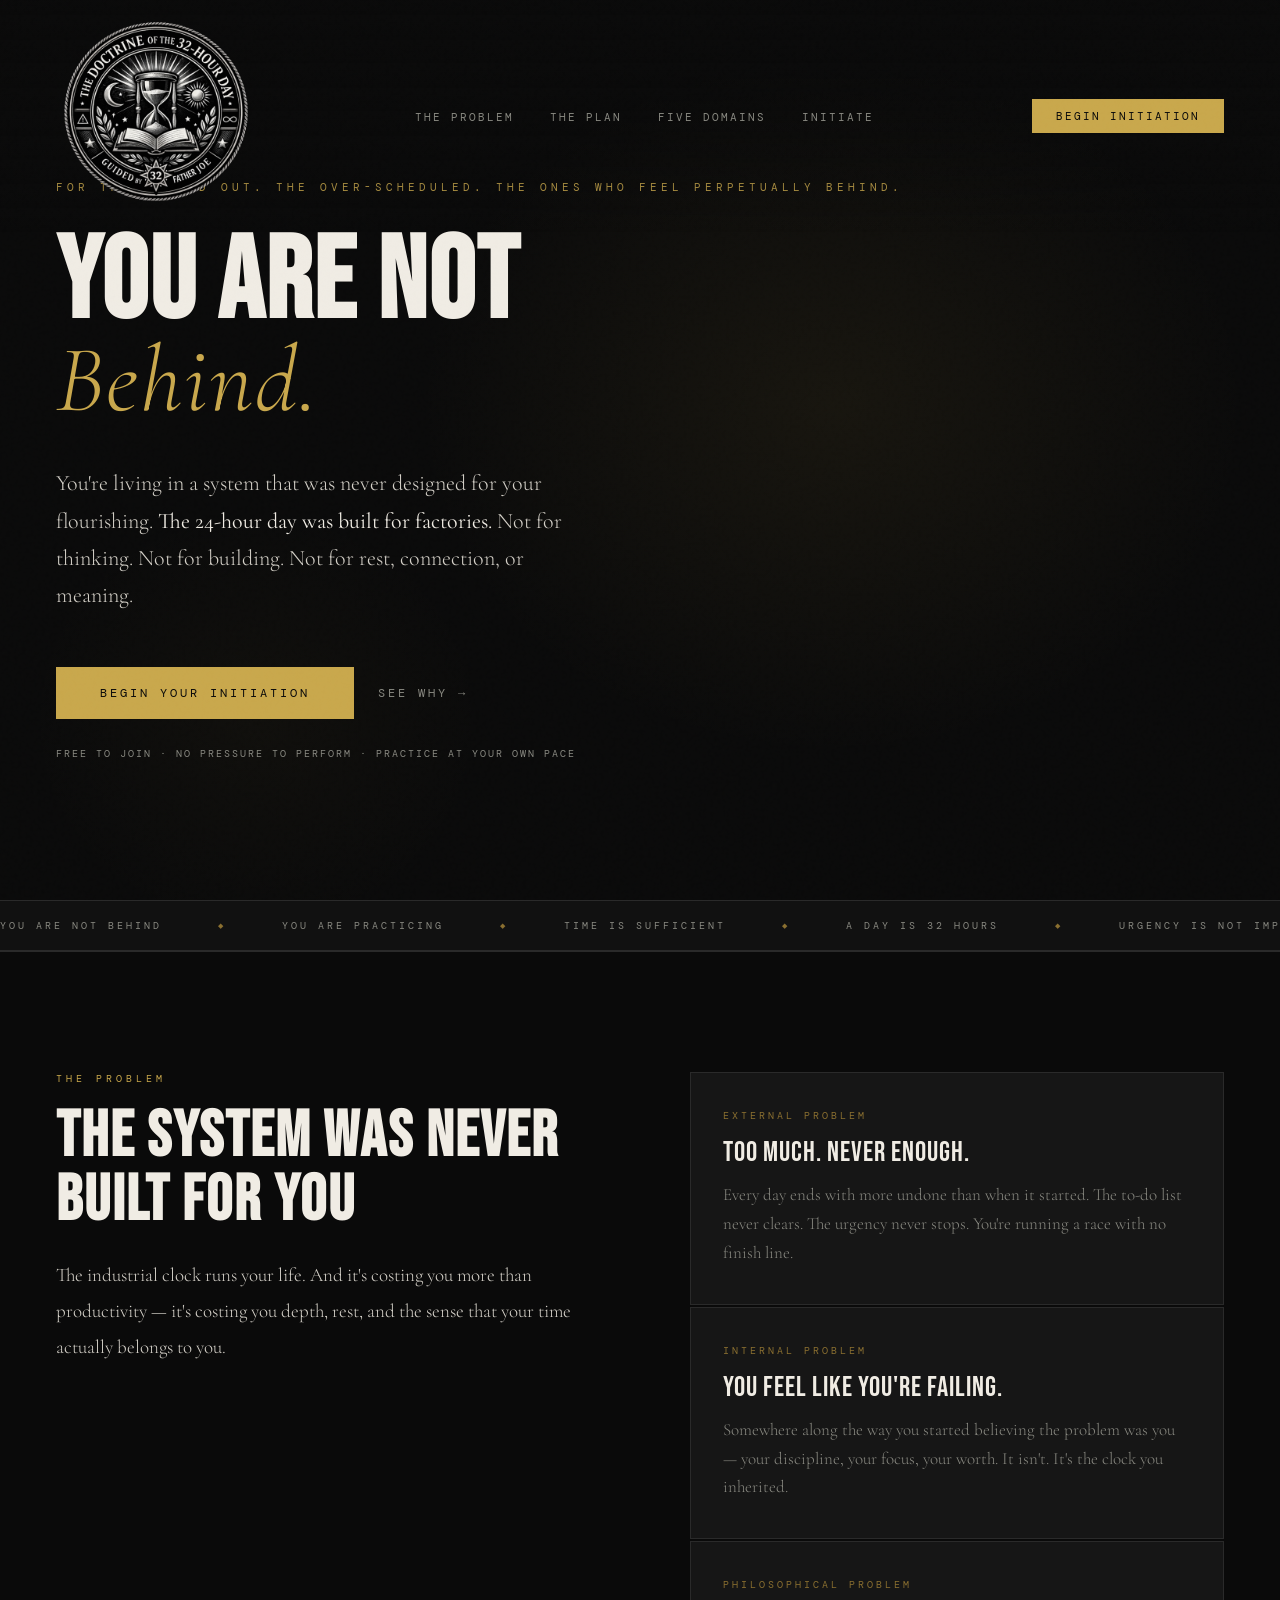
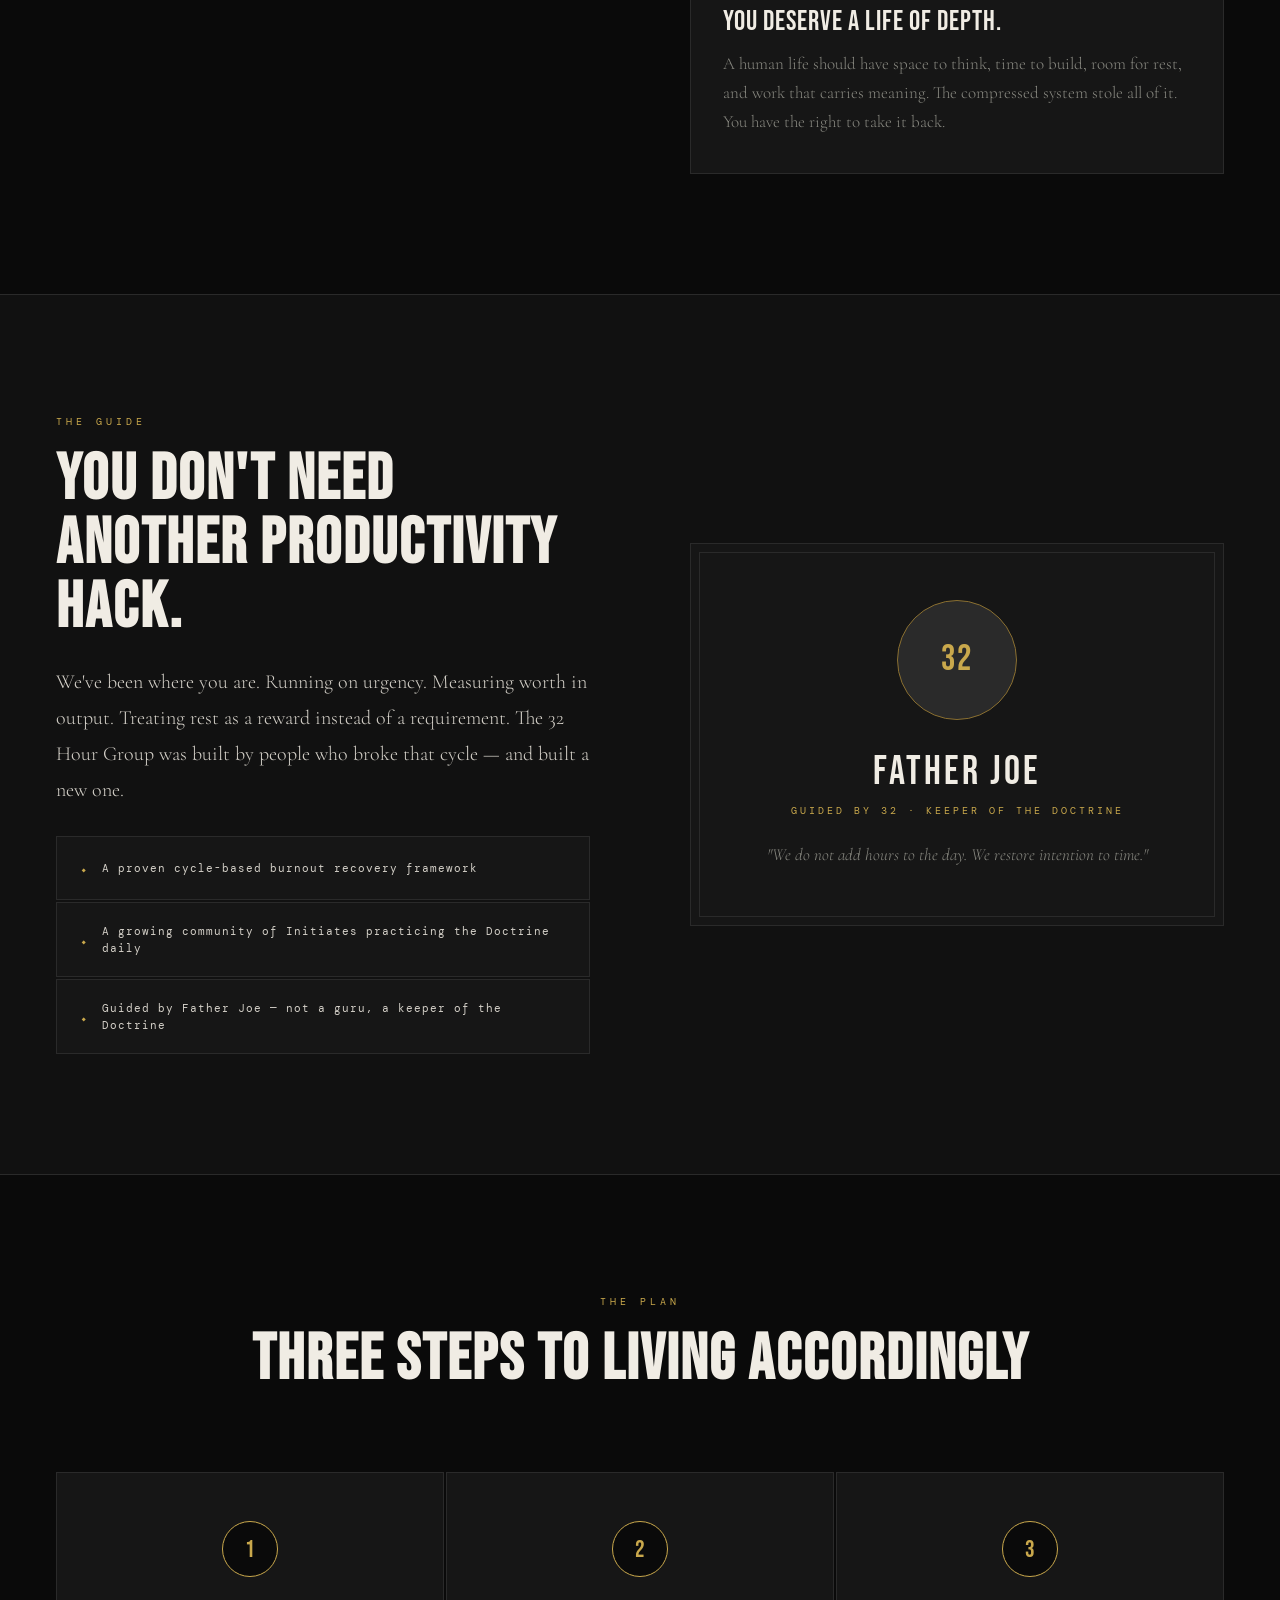
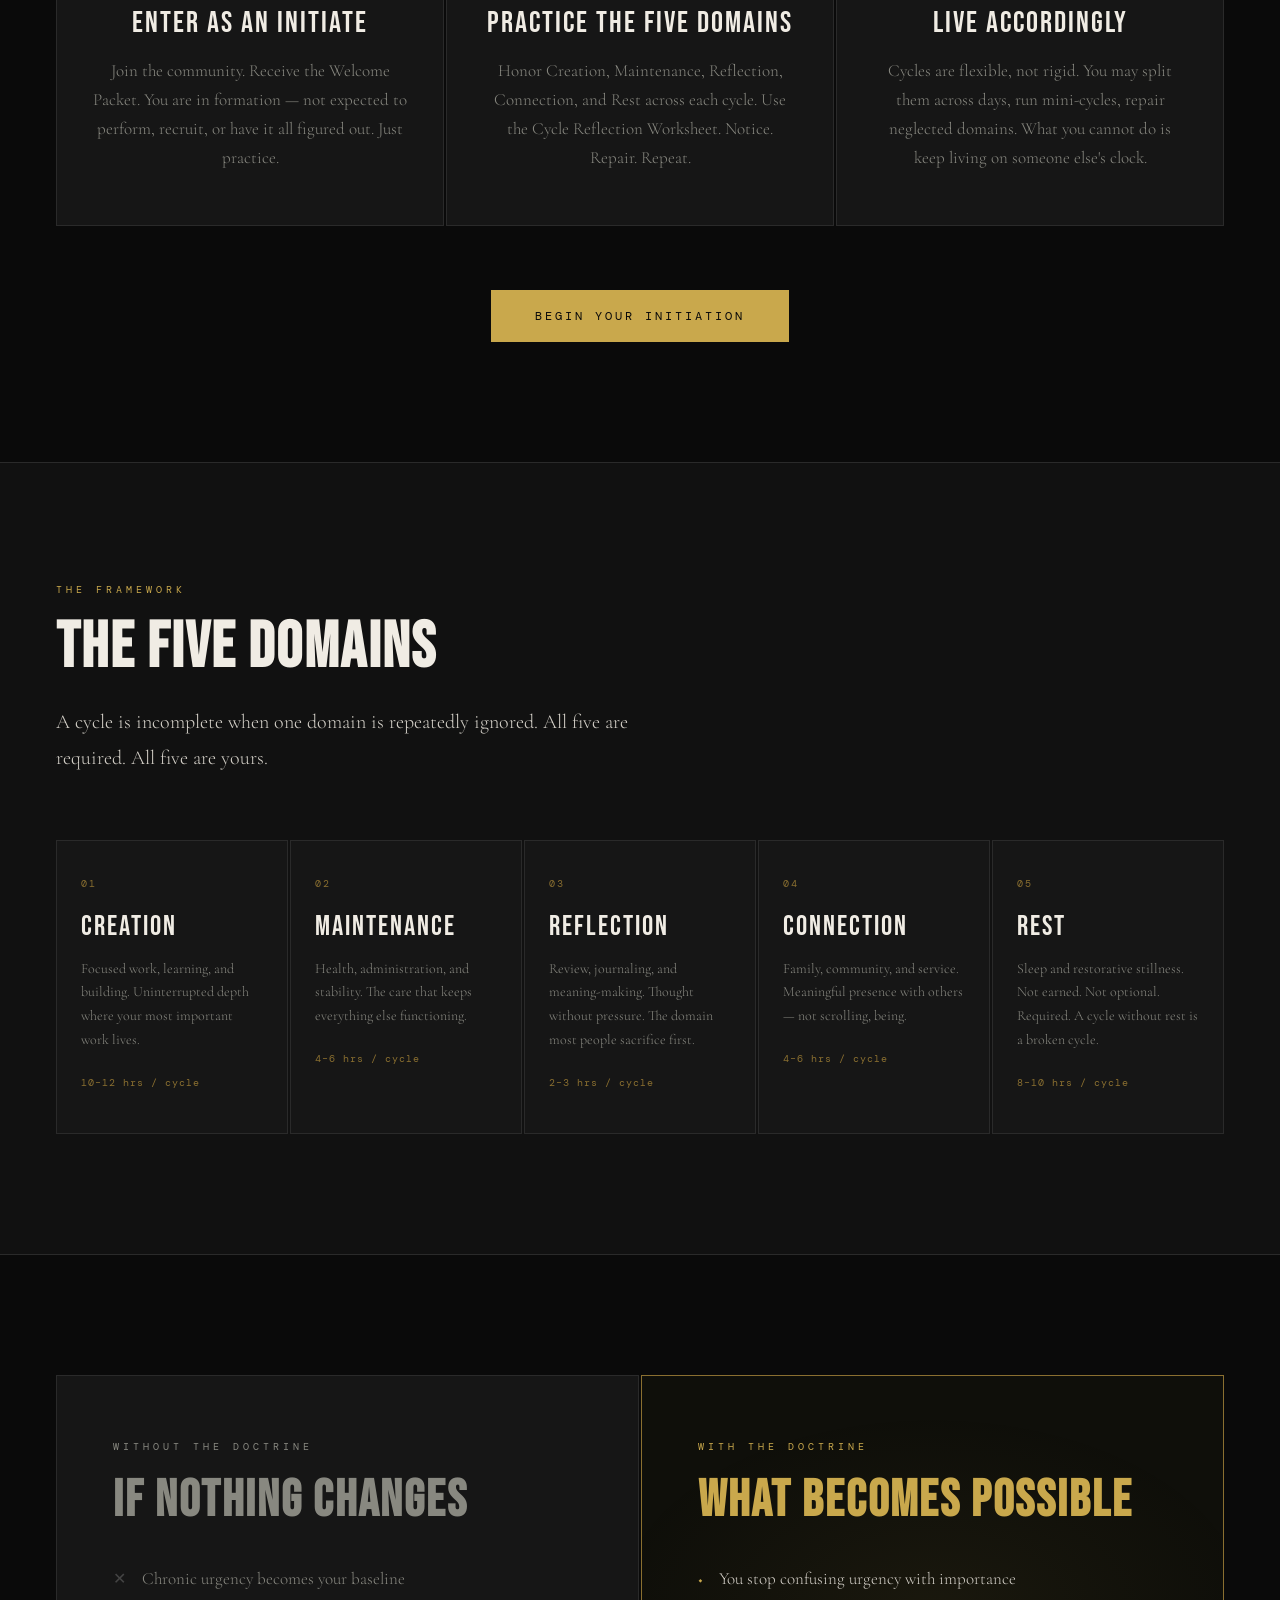
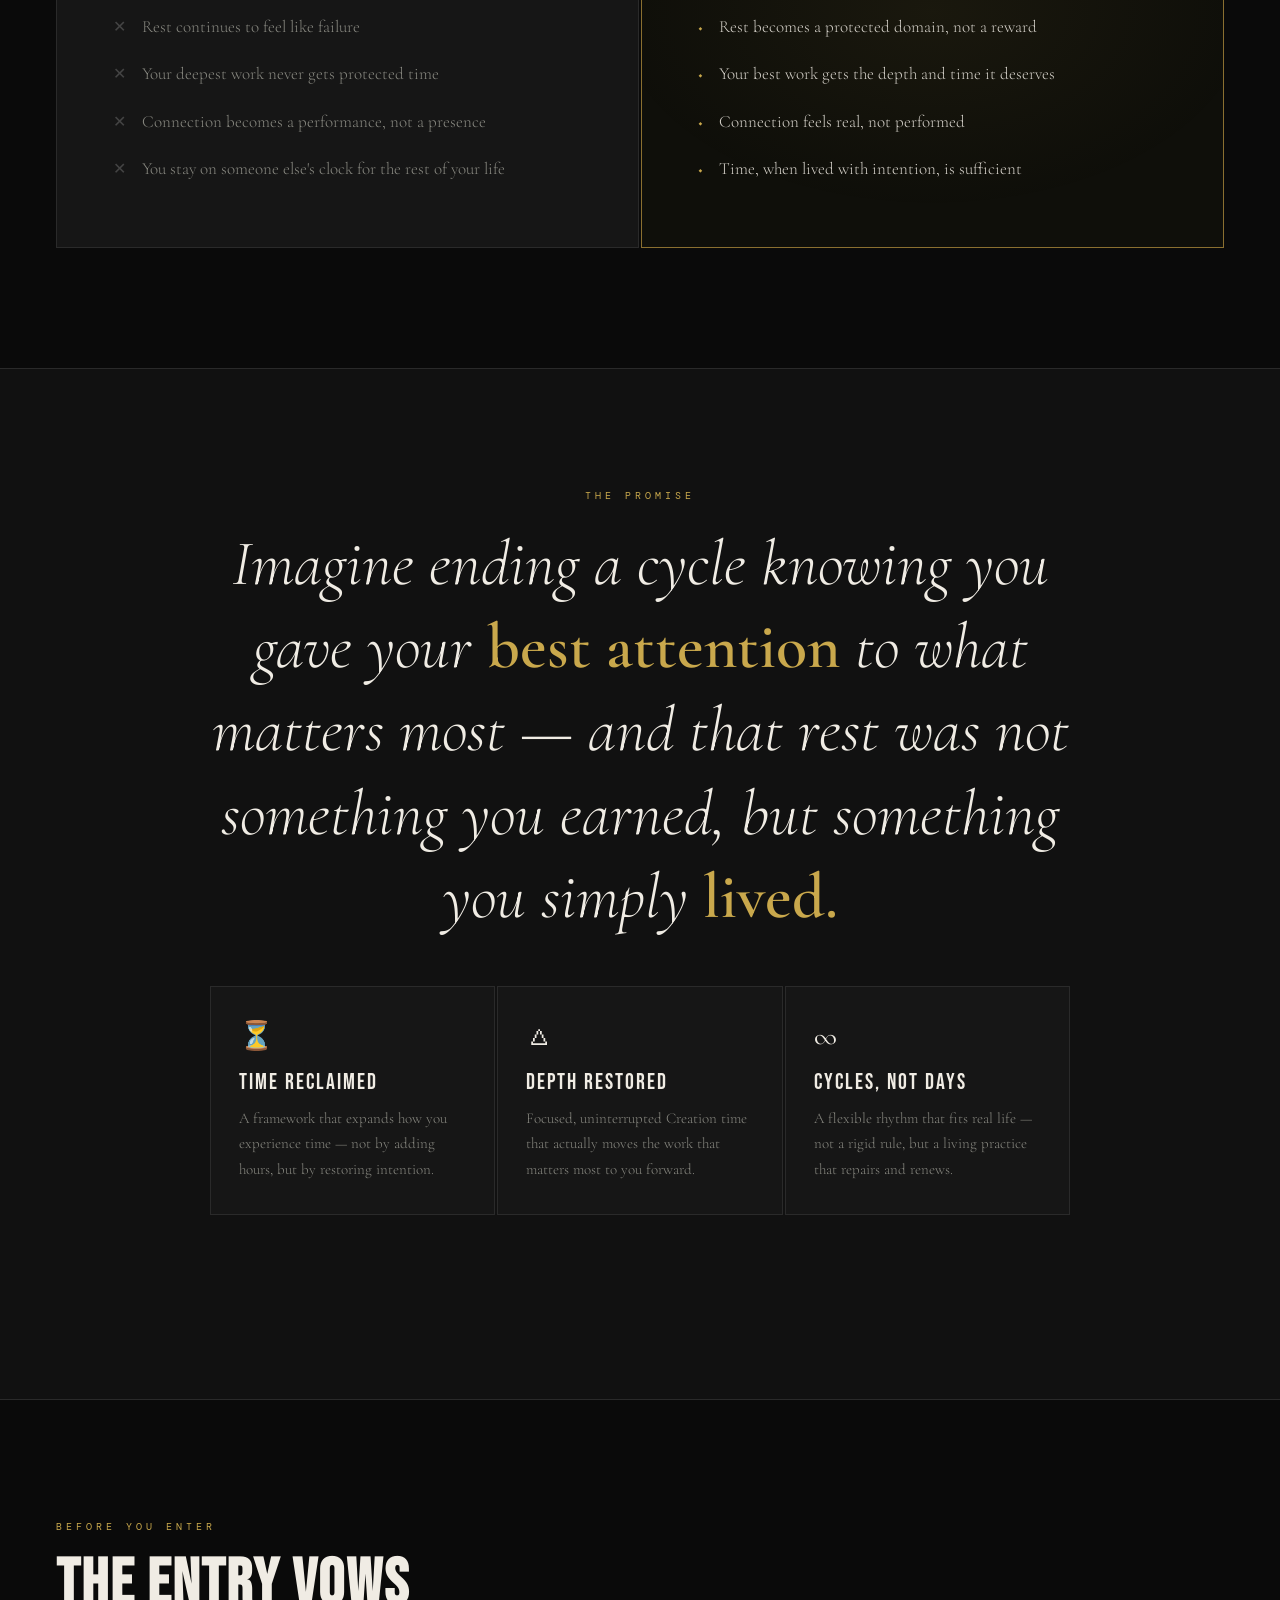
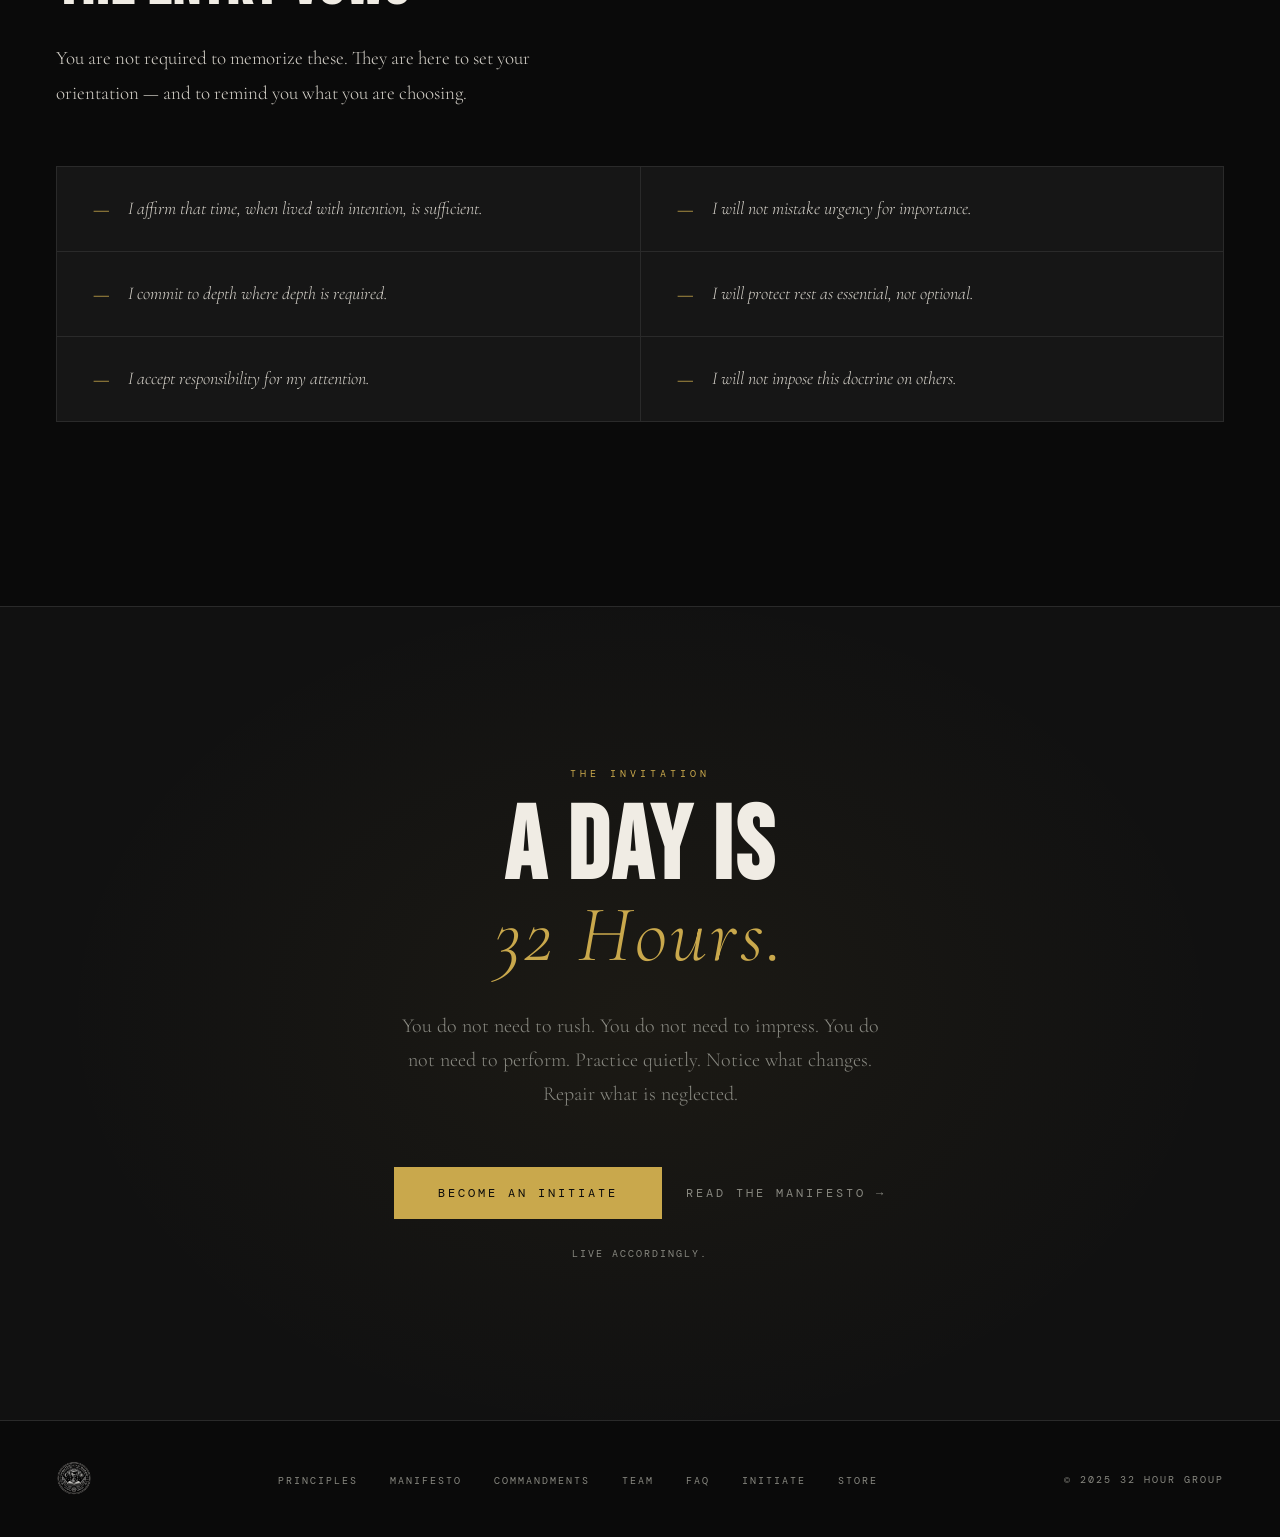
==== commit bc5d7d73: "Add files via upload" ====
--- a/index.html
+++ b/index.html
@@ -522,7 +522,7 @@
 <body>
 
 <nav id="nav">
-  <a href="index.html" class="nav-logo">32 Hour Group</a>
+  <a href="index.html" class="nav-logo"><img src="/assets/images/logo.png" alt="32 Hour Group" class="nav-logo-img"></a>
   <ul class="nav-links">
     <li><a href="#problem">The Problem</a></li>
     <li><a href="#plan">The Plan</a></li>
@@ -793,7 +793,7 @@
 </section>
 
 <footer>
-  <a href="index.html" class="footer-logo">32 Hour Group</a>
+  <a href="index.html" class="footer-logo"><img src="/assets/images/logo.png" alt="32 Hour Group" class="footer-logo-img"></a>
   <ul class="footer-links">
     <li><a href="principles.html">Principles</a></li>
     <li><a href="manifesto.html">Manifesto</a></li>
--- a/style.css
+++ b/style.css
@@ -41,7 +41,7 @@
   position: fixed;
   top: 0; left: 0; right: 0;
   z-index: 100;
-  padding: 24px 56px;
+  padding: 16px 56px;
   display: flex;
   justify-content: space-between;
   align-items: center;
@@ -94,6 +94,8 @@
   border-bottom: 1px solid var(--border);
   position: relative;
   overflow: hidden;
+  align-items: center;
+  text-align: center;
 }
 .page-hero-bg {
   position: absolute;
@@ -287,3 +289,24 @@
   footer { flex-direction: column; gap: 24px; text-align: center; }
   .footer-links { flex-wrap: wrap; justify-content: center; }
 }
+
+/* LOGO */
+.nav-logo-img {
+  height: 200px;
+  width: auto;
+  display: block;
+  object-fit: contain;
+}
+.footer-logo-img {
+  height: 36px;
+  width: auto;
+  display: block;
+  object-fit: contain;
+  opacity: 0.85;
+  transition: opacity 0.3s;
+}
+.footer-logo:hover .footer-logo-img { opacity: 1; }
+
+@media (max-width: 960px) {
+  .nav-logo-img { height: 120px; }
+}
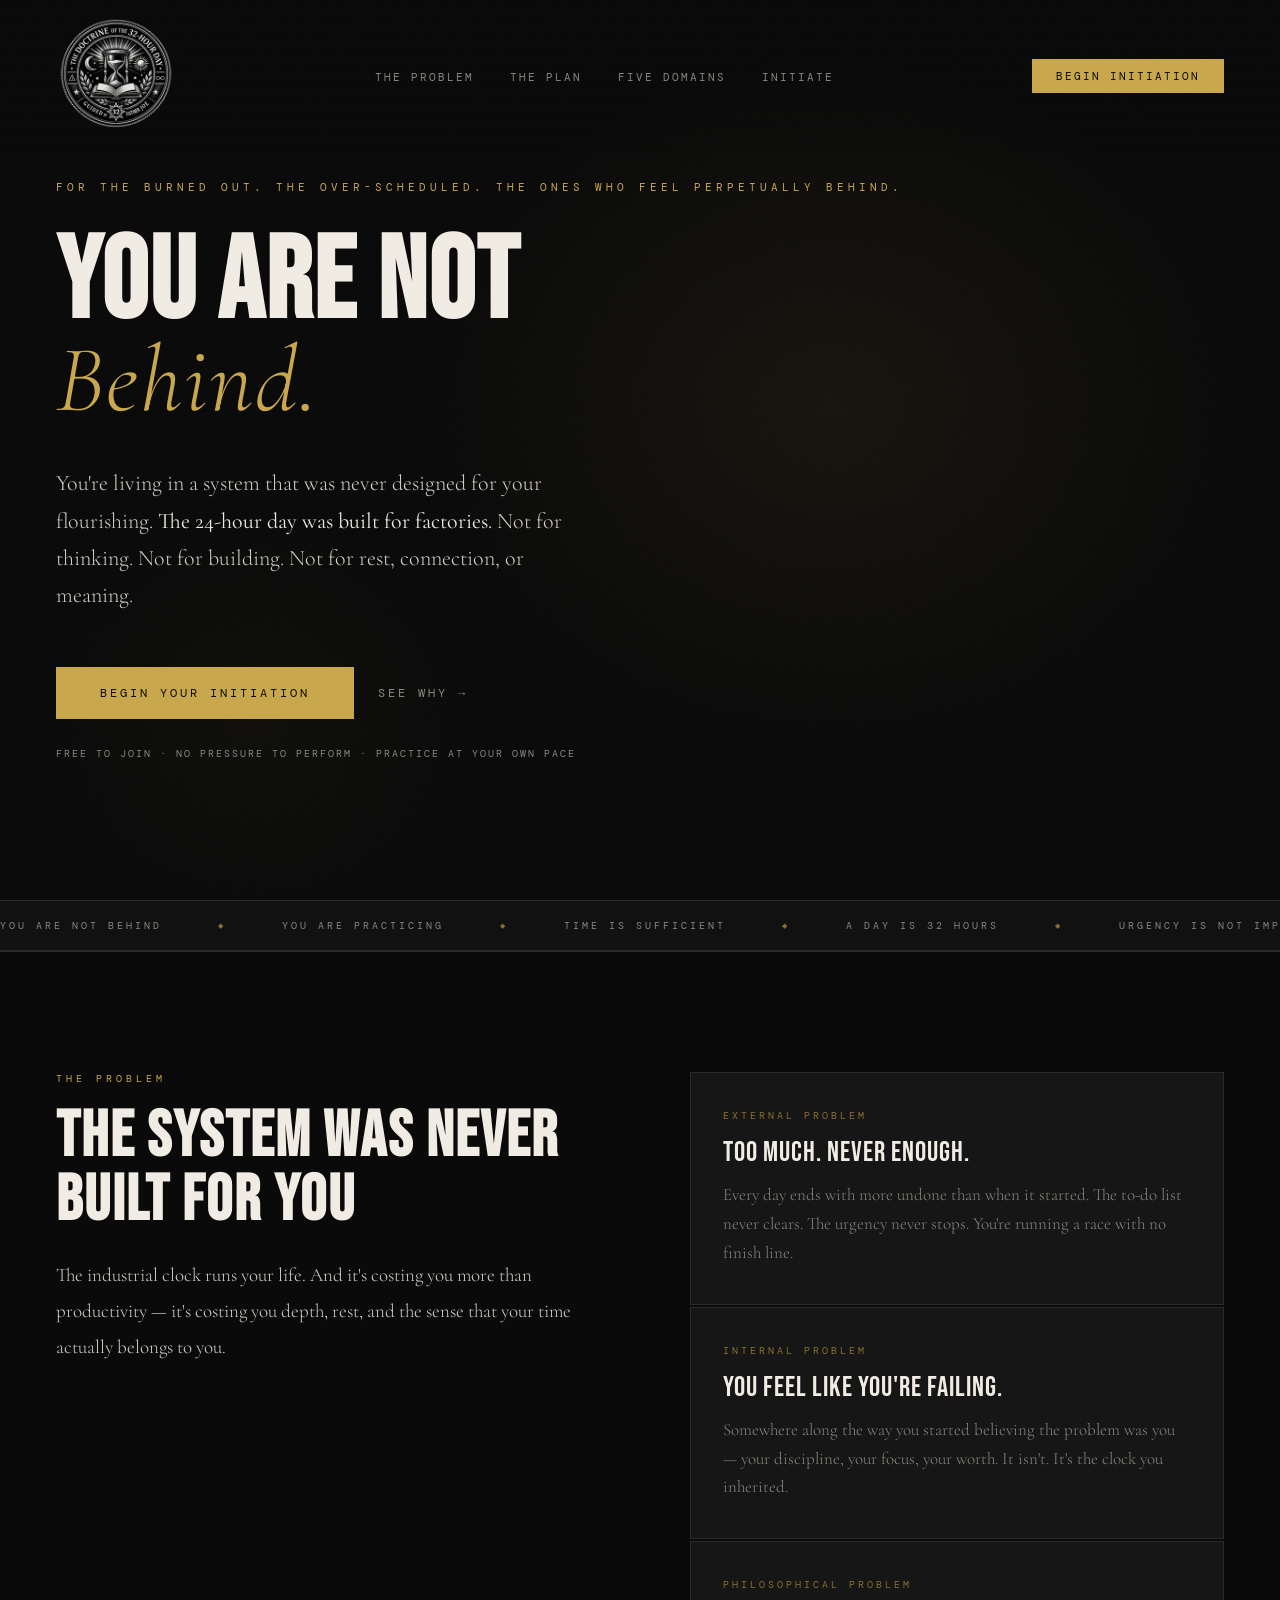
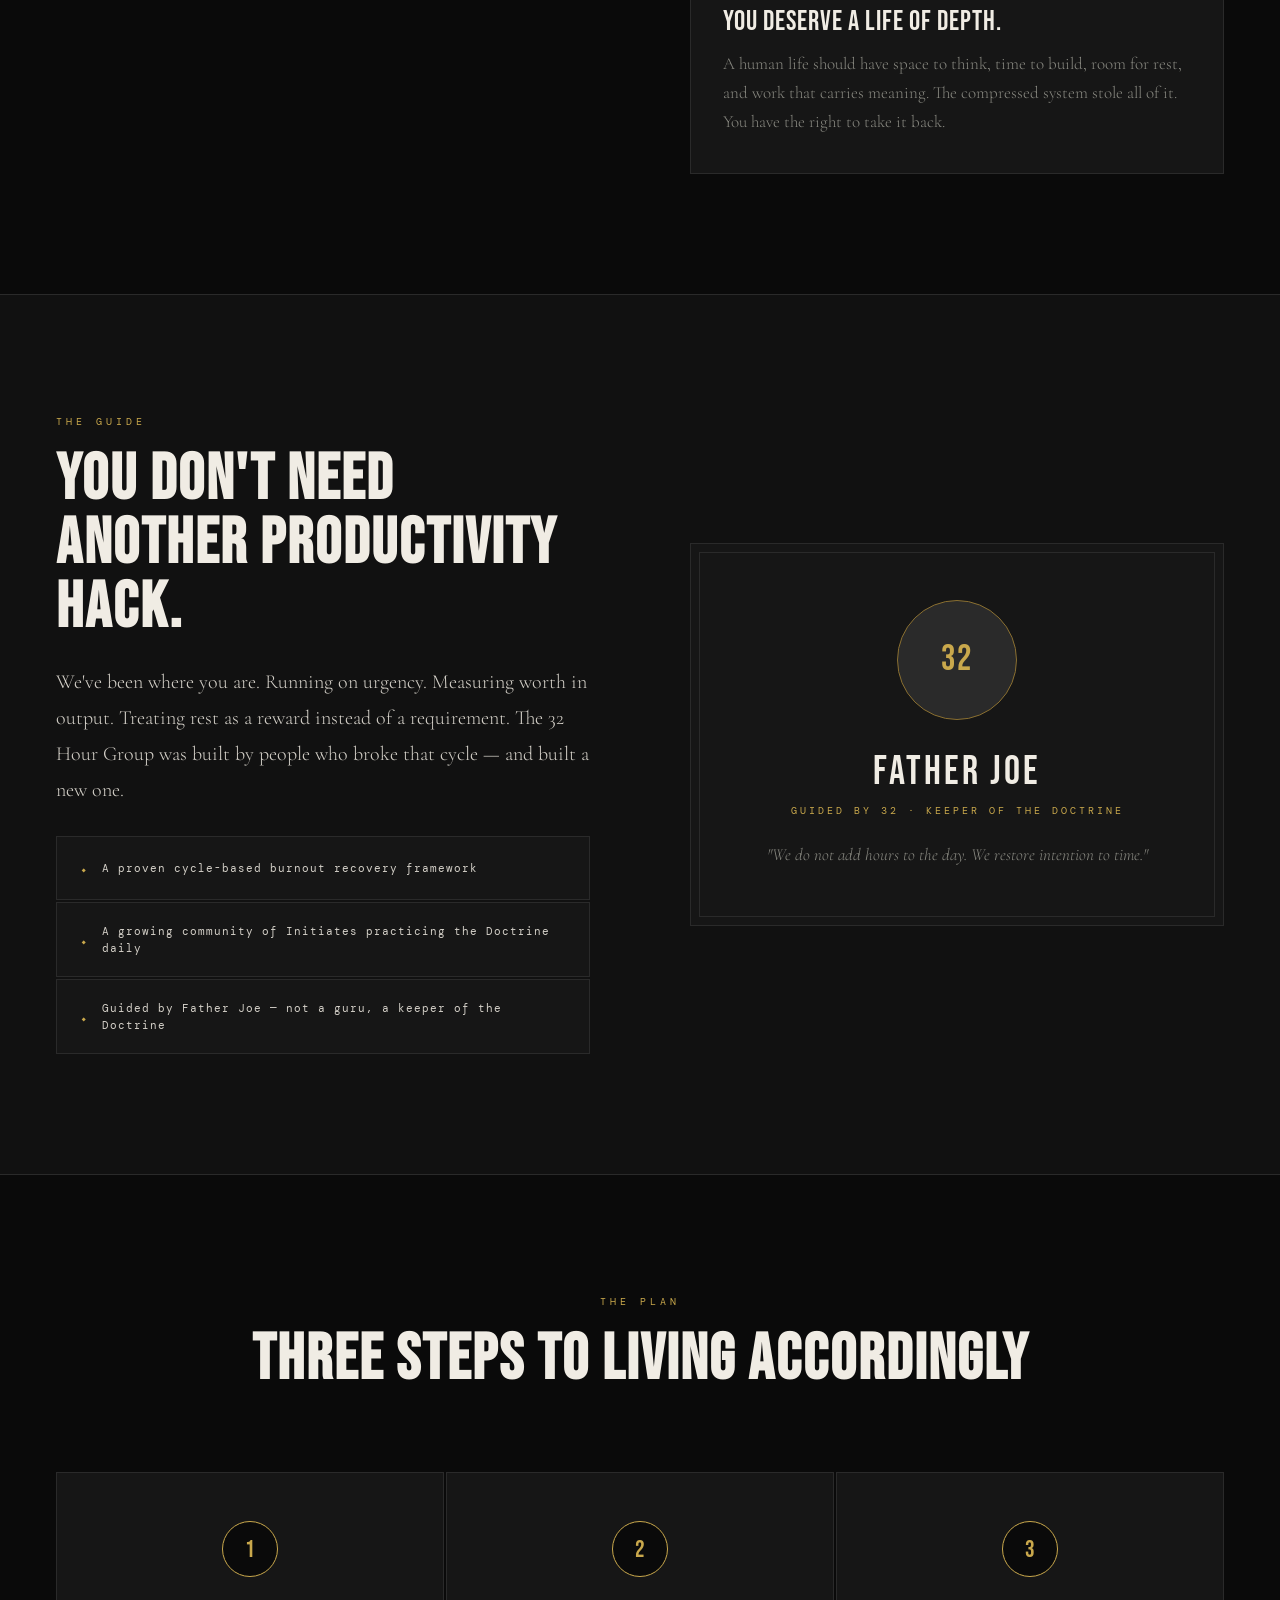
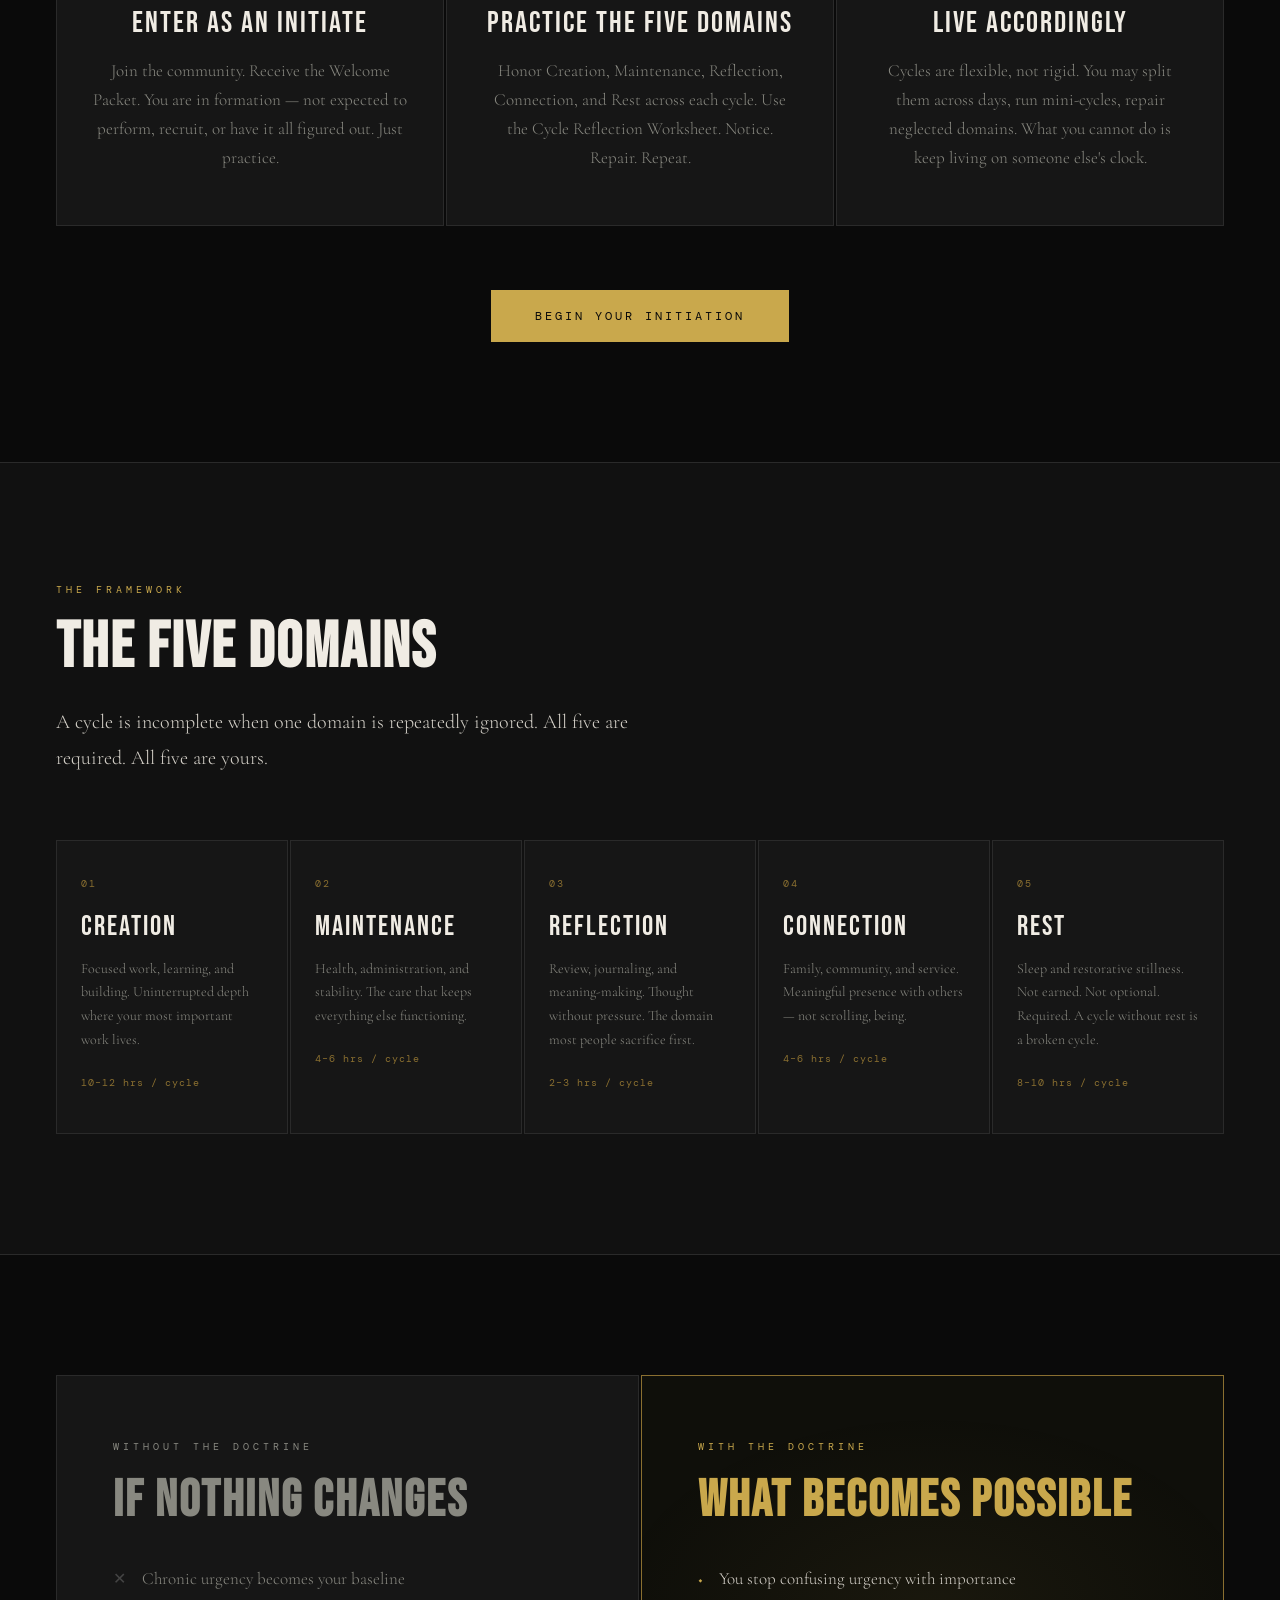
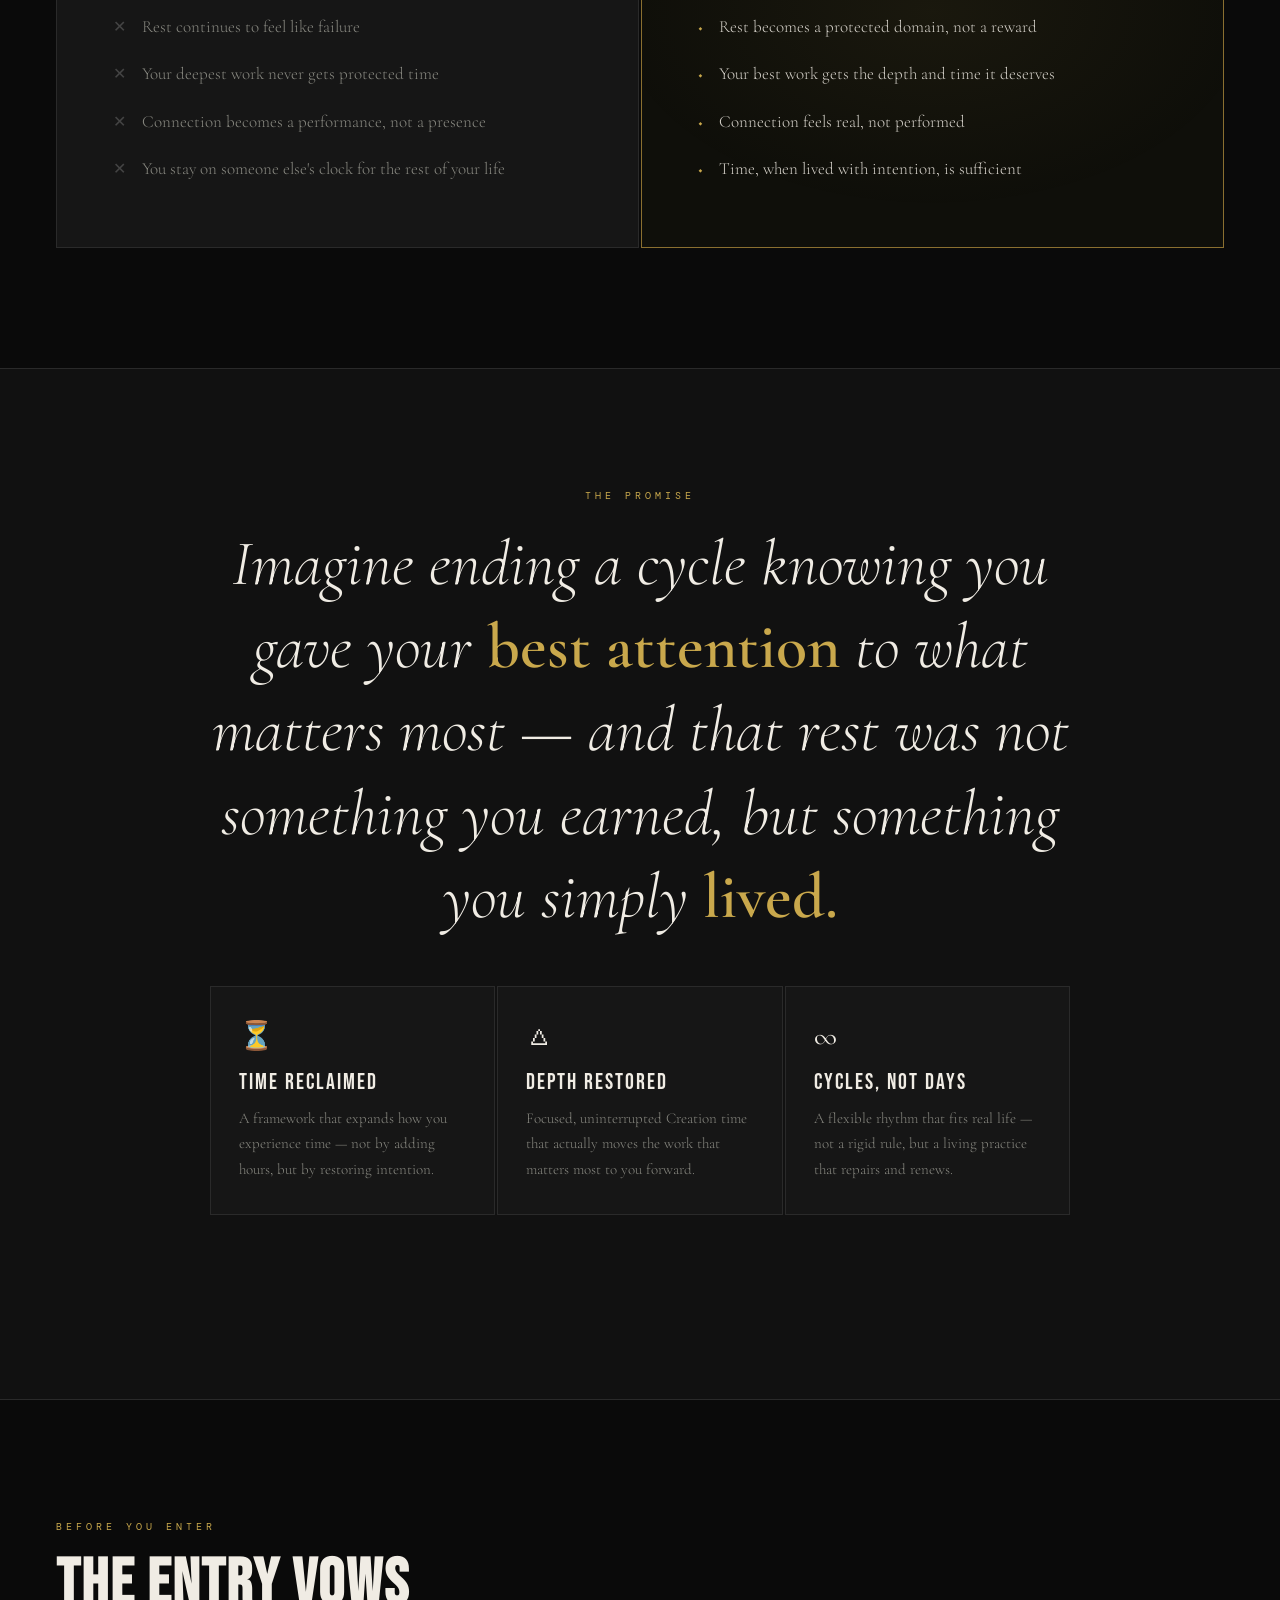
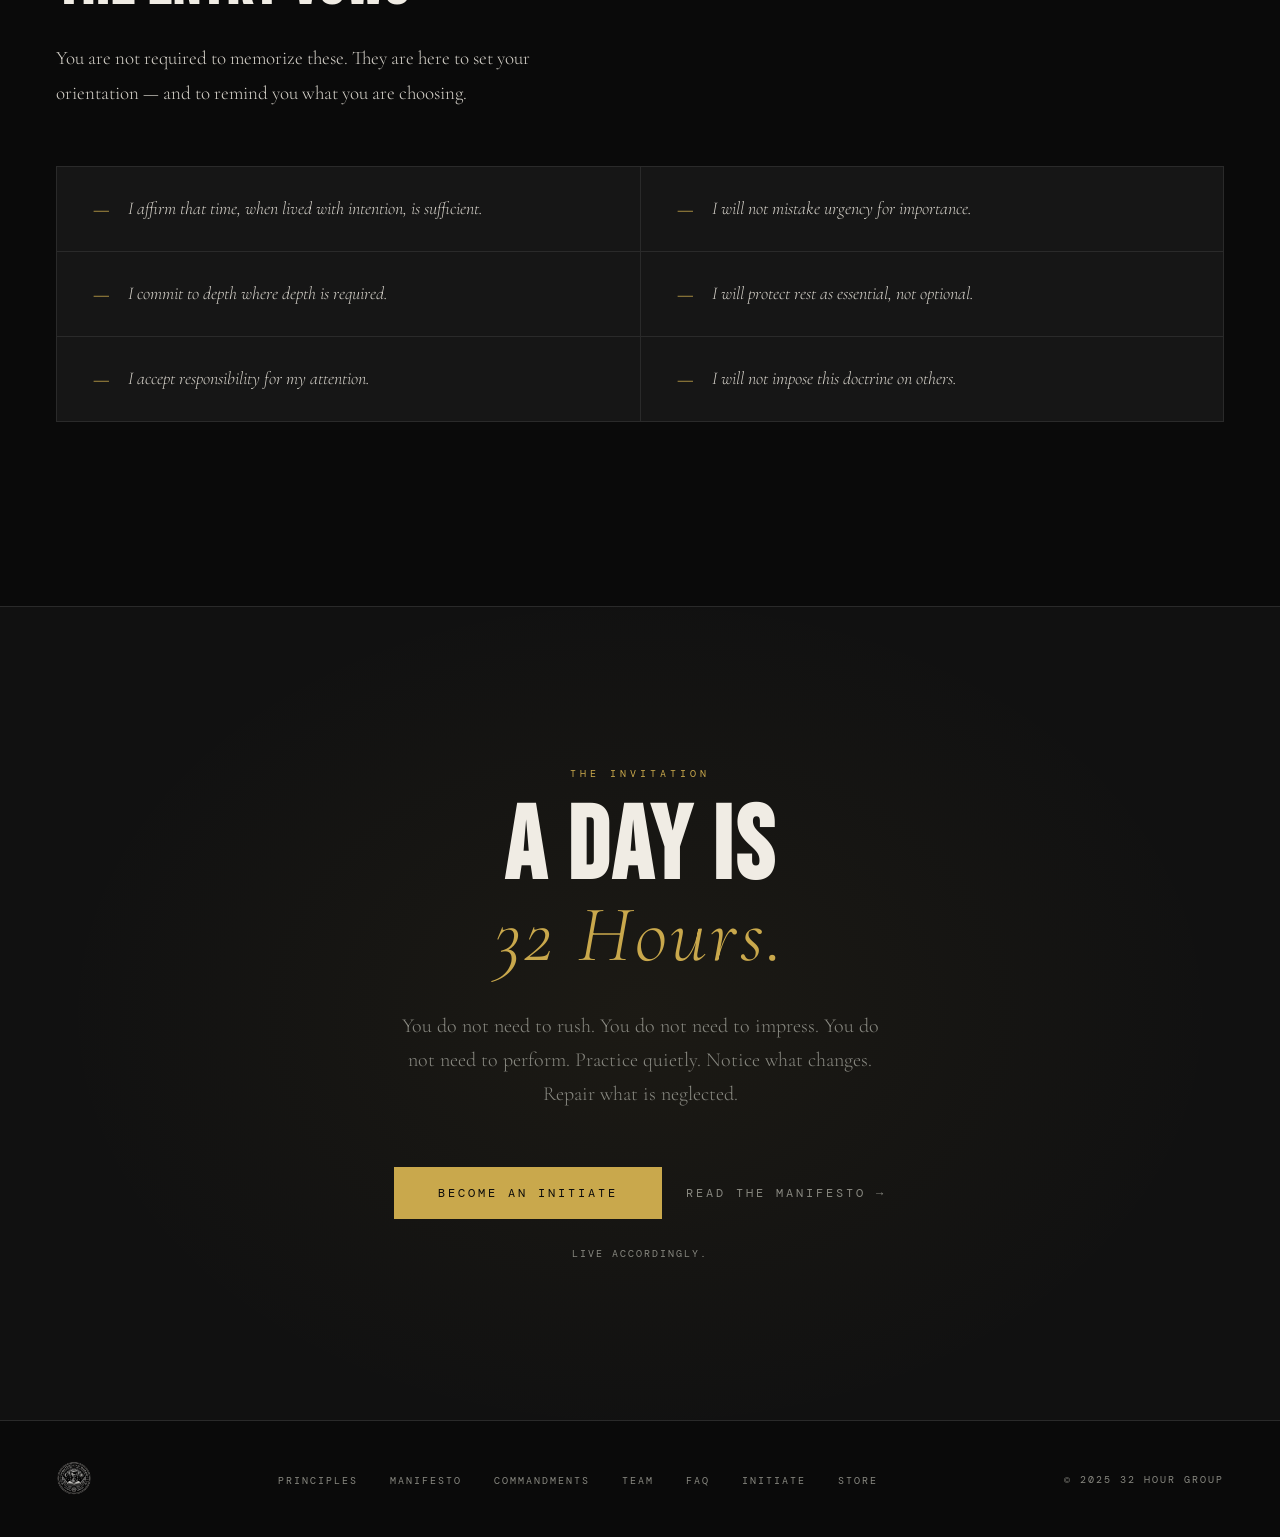
==== commit 85e76048: "Add files via upload" ====
--- a/index.html
+++ b/index.html
@@ -530,7 +530,27 @@
     <li><a href="initiation.html">Initiate</a></li>
   </ul>
   <a href="initiation.html" class="nav-cta">Begin Initiation</a>
+  <button class="nav-hamburger" id="hamburger" aria-label="Open menu">
+    <span></span>
+    <span></span>
+    <span></span>
+  </button>
 </nav>
+
+<!-- MOBILE MENU -->
+<div class="mobile-menu" id="mobileMenu">
+  <button class="mobile-menu-close" id="mobileClose">Close ✕</button>
+  <ul class="mobile-menu-links">
+    <li><a href="manifesto.html">Manifesto</a></li>
+    <li><a href="principles.html">Principles</a></li>
+    <li><a href="commandments.html">Commandments</a></li>
+    <li><a href="team.html">Team</a></li>
+    <li><a href="faq.html">FAQ</a></li>
+    <li><a href="store.html">Store</a></li>
+  </ul>
+  <a href="initiation.html" class="mobile-menu-cta">Begin Initiation</a>
+</div>
+
 
 <!-- HERO -->
 <section class="hero">
--- a/style.css
+++ b/style.css
@@ -292,7 +292,7 @@
 
 /* LOGO */
 .nav-logo-img {
-  height: 200px;
+  height: 120px;
   width: auto;
   display: block;
   object-fit: contain;
@@ -308,5 +308,108 @@
 .footer-logo:hover .footer-logo-img { opacity: 1; }
 
 @media (max-width: 960px) {
-  .nav-logo-img { height: 120px; }
-}
+  .nav-logo-img { height: 80px; }
+}
+
+/* ============================================
+   MOBILE NAV
+   ============================================ */
+.nav-hamburger {
+  display: none;
+  flex-direction: column;
+  gap: 5px;
+  cursor: pointer;
+  padding: 4px;
+  background: none;
+  border: none;
+  z-index: 200;
+}
+.nav-hamburger span {
+  display: block;
+  width: 28px;
+  height: 2px;
+  background: var(--white);
+  transition: all 0.3s ease;
+  transform-origin: center;
+}
+.nav-hamburger.open span:nth-child(1) {
+  transform: translateY(7px) rotate(45deg);
+}
+.nav-hamburger.open span:nth-child(2) {
+  opacity: 0;
+  transform: scaleX(0);
+}
+.nav-hamburger.open span:nth-child(3) {
+  transform: translateY(-7px) rotate(-45deg);
+}
+
+.mobile-menu {
+  display: none;
+  position: fixed;
+  top: 0; left: 0; right: 0; bottom: 0;
+  background: rgba(10,10,10,0.98);
+  z-index: 150;
+  flex-direction: column;
+  align-items: center;
+  justify-content: center;
+  gap: 8px;
+  opacity: 0;
+  transition: opacity 0.3s ease;
+  pointer-events: none;
+}
+.mobile-menu.open {
+  opacity: 1;
+  pointer-events: all;
+}
+.mobile-menu-links {
+  list-style: none;
+  display: flex;
+  flex-direction: column;
+  align-items: center;
+  gap: 8px;
+  margin-bottom: 40px;
+}
+.mobile-menu-links a {
+  font-family: 'Bebas Neue', sans-serif;
+  font-size: 48px;
+  letter-spacing: 3px;
+  color: var(--grey);
+  text-decoration: none;
+  transition: color 0.3s;
+  line-height: 1.2;
+}
+.mobile-menu-links a:hover,
+.mobile-menu-links a.active { color: var(--gold); }
+.mobile-menu-cta {
+  font-family: 'DM Mono', monospace;
+  font-size: 12px;
+  letter-spacing: 3px;
+  text-transform: uppercase;
+  color: var(--black);
+  background: var(--gold);
+  padding: 16px 40px;
+  text-decoration: none;
+  transition: all 0.3s;
+}
+.mobile-menu-cta:hover { background: var(--white); }
+.mobile-menu-close {
+  position: absolute;
+  top: 24px;
+  right: 24px;
+  font-family: 'DM Mono', monospace;
+  font-size: 11px;
+  letter-spacing: 3px;
+  text-transform: uppercase;
+  color: var(--grey);
+  cursor: pointer;
+  background: none;
+  border: none;
+  padding: 8px;
+}
+
+@media (max-width: 960px) {
+  .nav-hamburger { display: flex; }
+  .nav-links { display: none !important; }
+  .nav-cta { display: none; }
+  .mobile-menu { display: flex; }
+}
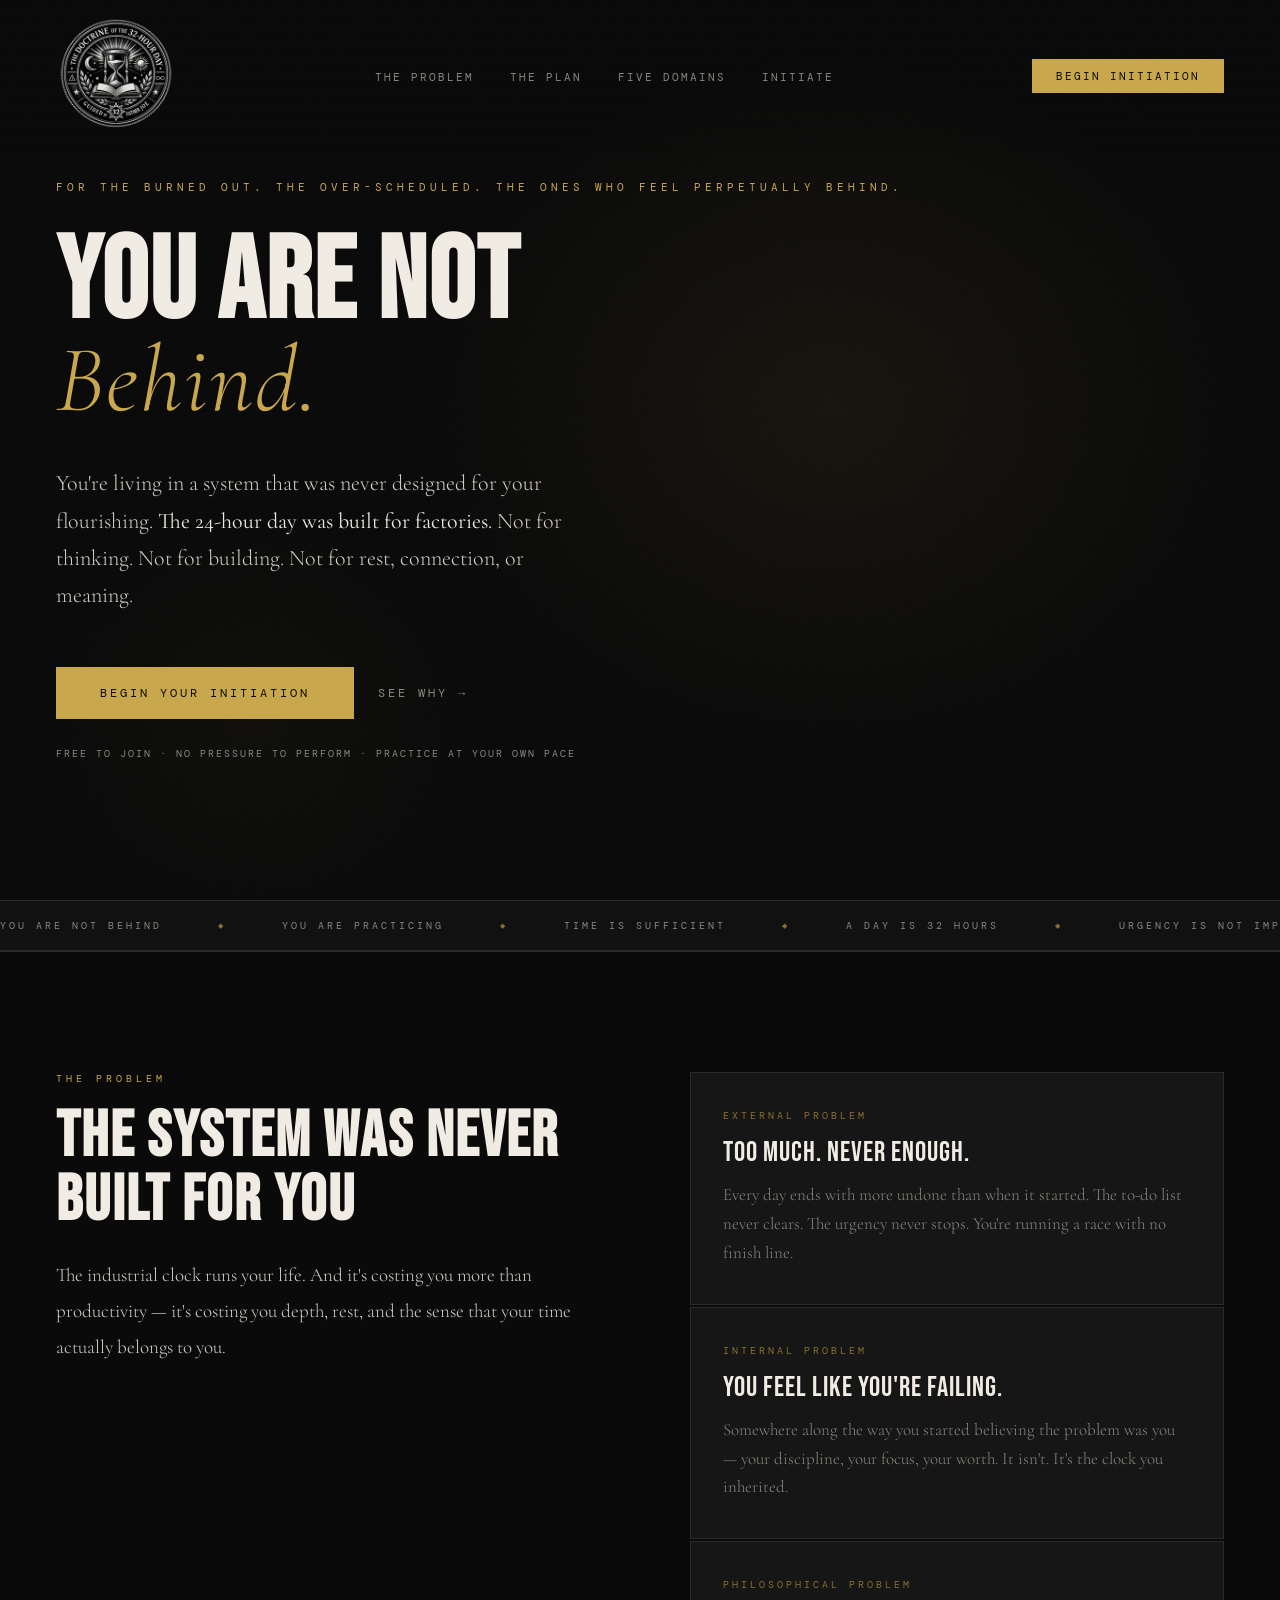
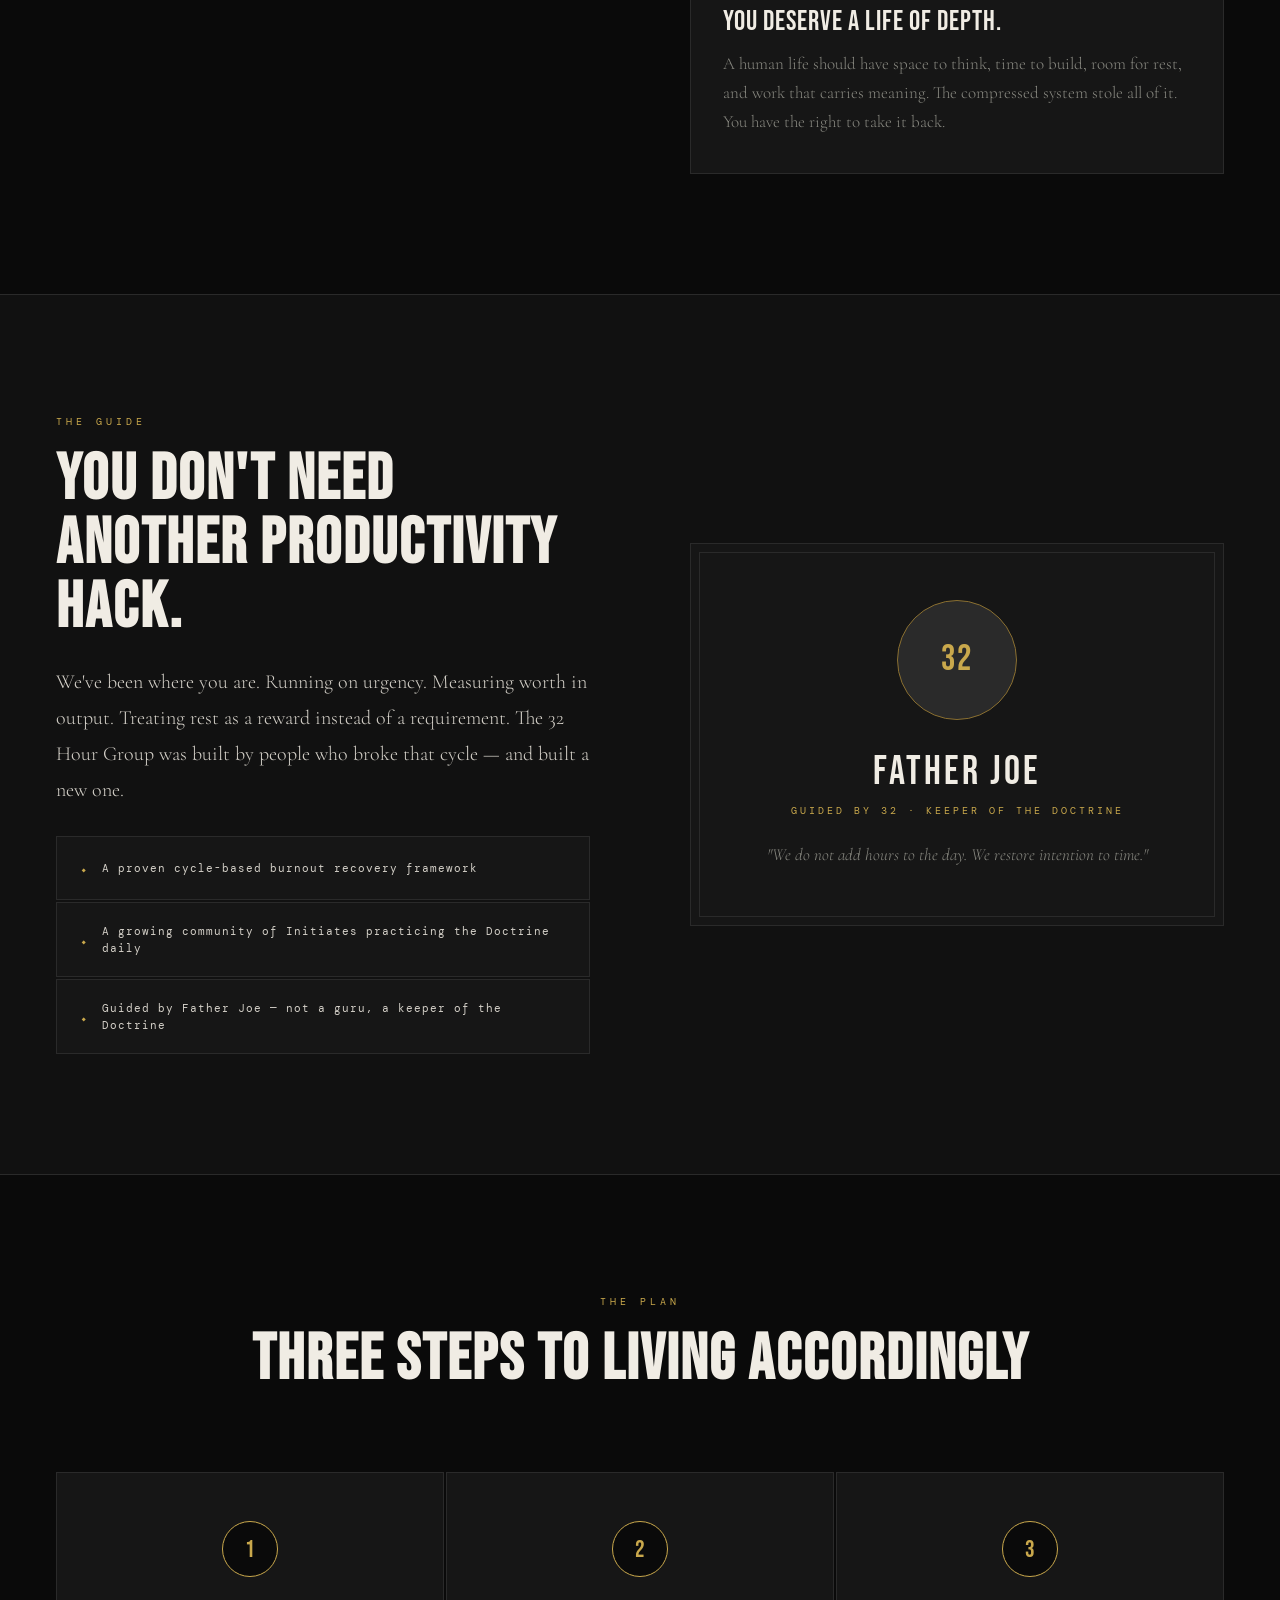
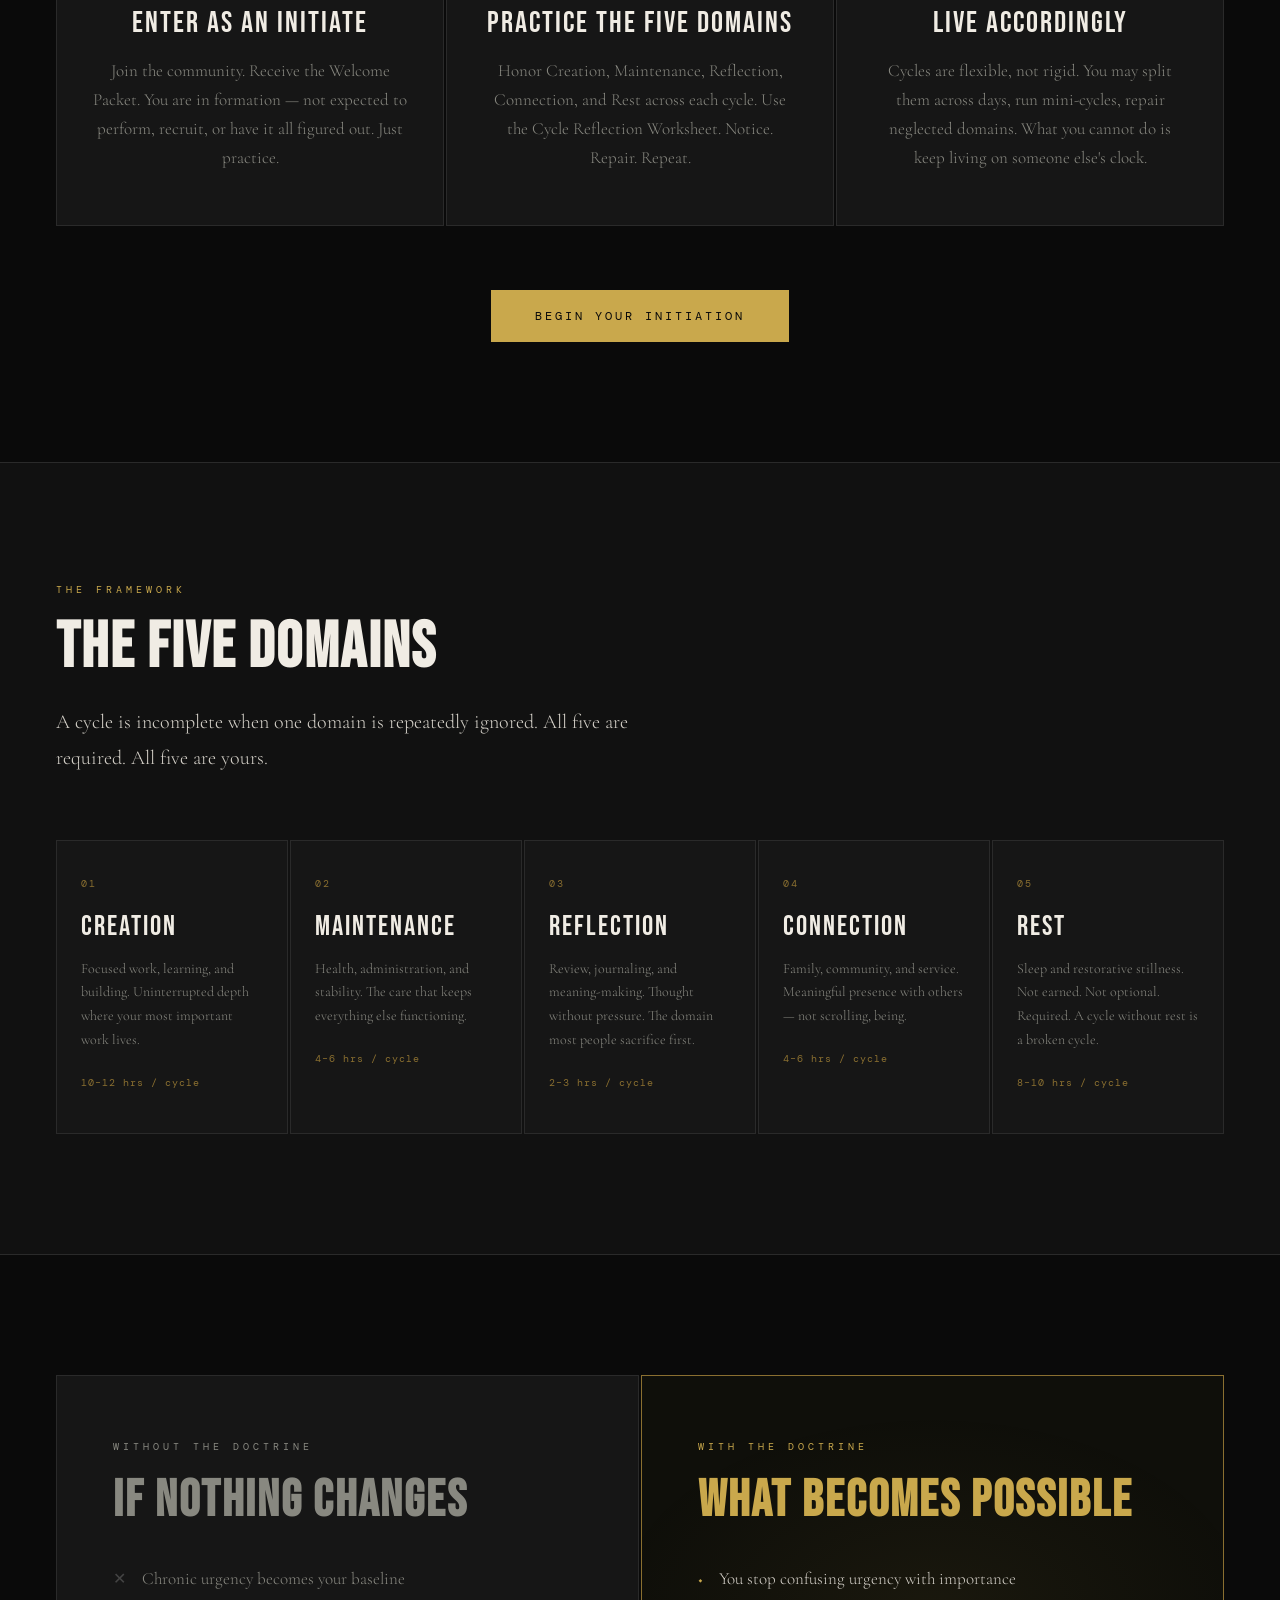
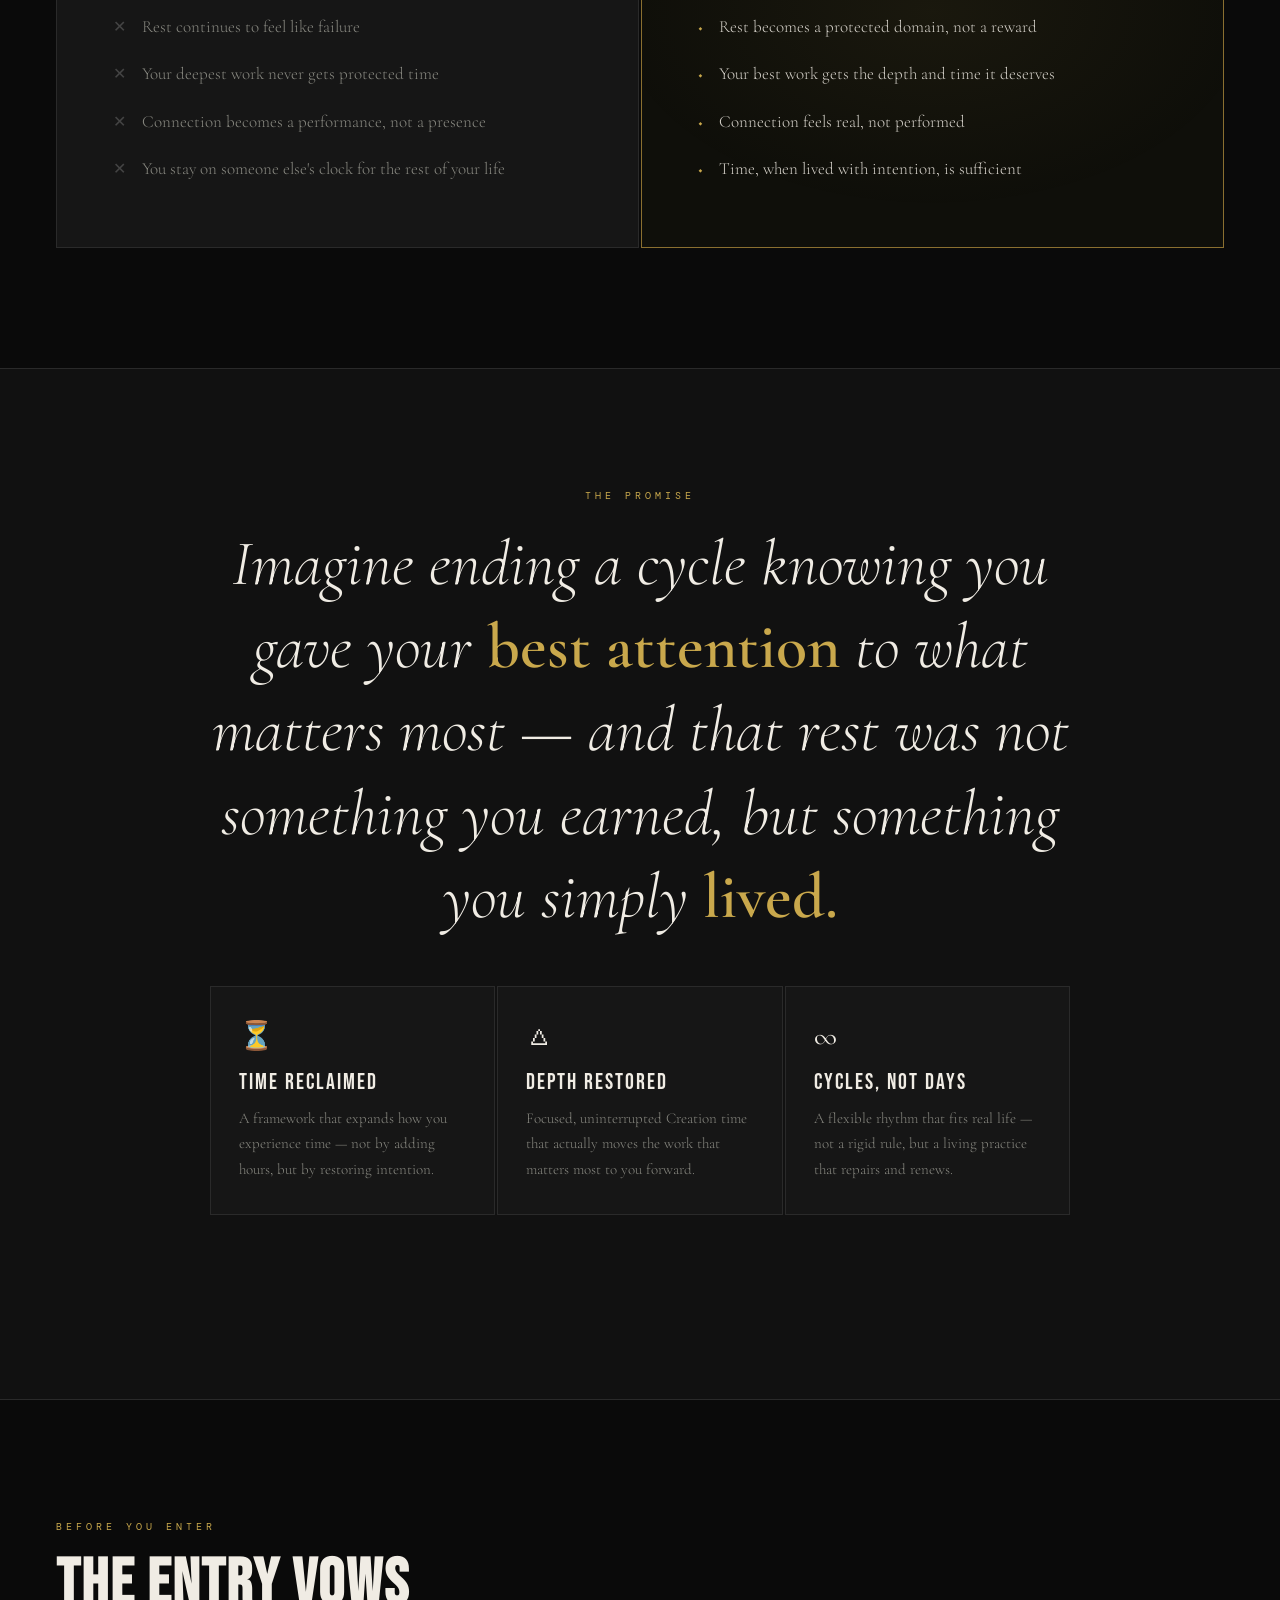
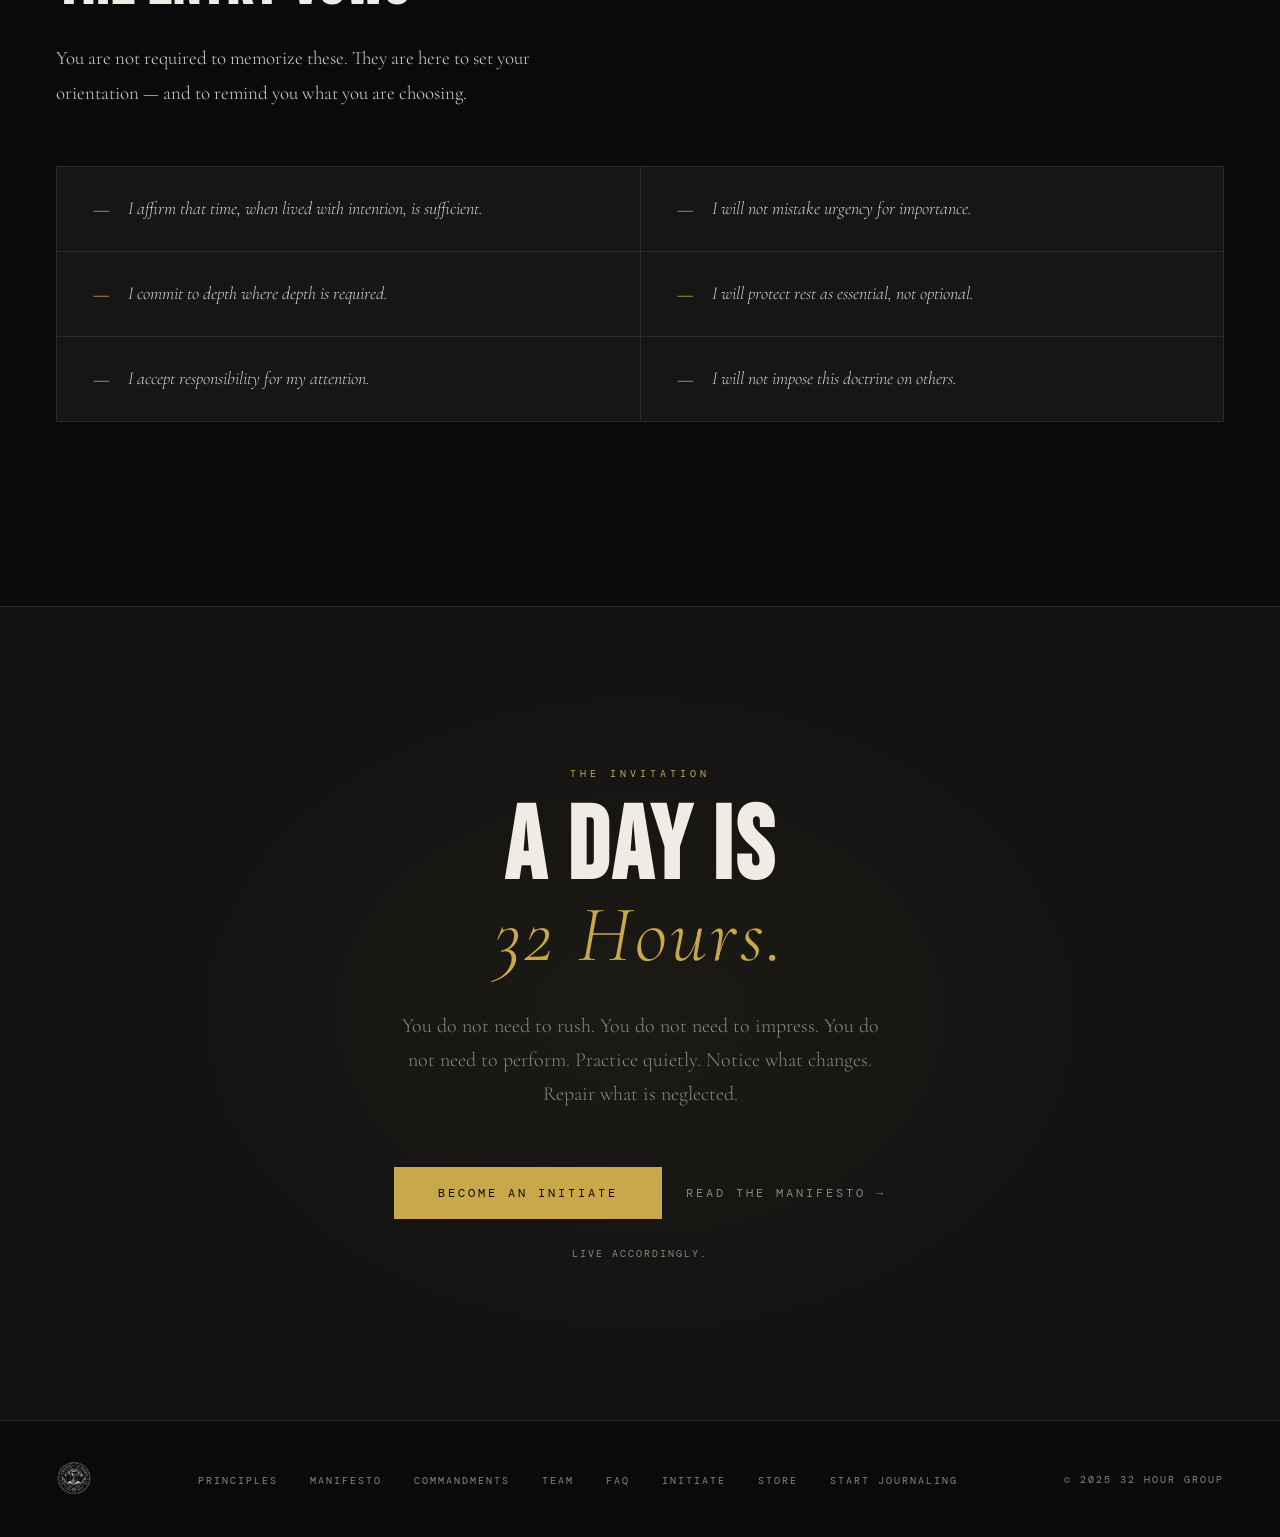
==== commit 8d840d7b: "Add files via upload" ====
--- a/index.html
+++ b/index.html
@@ -518,6 +518,13 @@
     .cta-final { padding: 100px 24px; }
   }
 </style>
+
+<style>
+@media (max-width: 960px) {
+  #hamburger { display: block !important; }
+}
+</style>
+
 </head>
 <body>
 
@@ -530,26 +537,42 @@
     <li><a href="initiation.html">Initiate</a></li>
   </ul>
   <a href="initiation.html" class="nav-cta">Begin Initiation</a>
-  <button class="nav-hamburger" id="hamburger" aria-label="Open menu">
-    <span></span>
-    <span></span>
-    <span></span>
+  <button onclick="openMenu()" style="display:none; background:none; border:none; cursor:pointer; padding:12px; z-index:200; position:relative;" id="hamburger">
+    <div style="width:28px; height:2px; background:#f0ece4; margin:5px 0;"></div>
+    <div style="width:28px; height:2px; background:#f0ece4; margin:5px 0;"></div>
+    <div style="width:28px; height:2px; background:#f0ece4; margin:5px 0;"></div>
   </button>
 </nav>
 
 <!-- MOBILE MENU -->
-<div class="mobile-menu" id="mobileMenu">
-  <button class="mobile-menu-close" id="mobileClose">Close ✕</button>
-  <ul class="mobile-menu-links">
-    <li><a href="manifesto.html">Manifesto</a></li>
-    <li><a href="principles.html">Principles</a></li>
-    <li><a href="commandments.html">Commandments</a></li>
-    <li><a href="team.html">Team</a></li>
-    <li><a href="faq.html">FAQ</a></li>
-    <li><a href="store.html">Store</a></li>
-  </ul>
-  <a href="initiation.html" class="mobile-menu-cta">Begin Initiation</a>
+<div id="mobileMenu" style="display:none; position:fixed; top:0; left:0; width:100%; height:100%; background:#0a0a0a; z-index:9999; flex-direction:column; align-items:center; justify-content:center; gap:0; overflow:hidden;">
+  <button onclick="closeMenu()" style="position:absolute; top:32px; right:28px; background:none; border:none; color:#888880; font-family:'DM Mono',monospace; font-size:11px; letter-spacing:3px; text-transform:uppercase; cursor:pointer; padding:12px; -webkit-tap-highlight-color:transparent;">CLOSE ✕</button>
+  <div style="display:flex; flex-direction:column; align-items:center; gap:0; margin-bottom:48px;">
+    <a href="manifesto.html" style="font-family:'Bebas Neue',sans-serif; font-size:44px; letter-spacing:3px; color:#888880; text-decoration:none; line-height:1.3; padding:4px 0;">Manifesto</a>
+    <a href="principles.html" style="font-family:'Bebas Neue',sans-serif; font-size:44px; letter-spacing:3px; color:#888880; text-decoration:none; line-height:1.3; padding:4px 0;">Principles</a>
+    <a href="commandments.html" style="font-family:'Bebas Neue',sans-serif; font-size:44px; letter-spacing:3px; color:#888880; text-decoration:none; line-height:1.3; padding:4px 0;">Commandments</a>
+    <a href="team.html" style="font-family:'Bebas Neue',sans-serif; font-size:44px; letter-spacing:3px; color:#888880; text-decoration:none; line-height:1.3; padding:4px 0;">Team</a>
+    <a href="faq.html" style="font-family:'Bebas Neue',sans-serif; font-size:44px; letter-spacing:3px; color:#888880; text-decoration:none; line-height:1.3; padding:4px 0;">FAQ</a>
+    <a href="store.html" style="font-family:'Bebas Neue',sans-serif; font-size:44px; letter-spacing:3px; color:#888880; text-decoration:none; line-height:1.3; padding:4px 0;">Store</a>
+    <a href="https://app.32hourgroup.com" target="_blank" style="font-family:'Bebas Neue',sans-serif; font-size:44px; letter-spacing:3px; color:#c9a84c; text-decoration:none; line-height:1.3; padding:4px 0;">Start Journaling</a>
+  </div>
+  <a href="initiation.html" style="font-family:'DM Mono',monospace; font-size:12px; letter-spacing:3px; text-transform:uppercase; background:#c9a84c; color:#0a0a0a; padding:18px 44px; text-decoration:none; display:inline-block;">Begin Initiation</a>
 </div>
+
+<script>
+function openMenu() {
+  var m = document.getElementById("mobileMenu");
+  m.style.display = "flex";
+  document.body.style.overflow = "hidden";
+}
+function closeMenu() {
+  var m = document.getElementById("mobileMenu");
+  m.style.display = "none";
+  document.body.style.overflow = "";
+}
+</script>
+
+
 
 
 <!-- HERO -->
@@ -822,6 +845,7 @@
     <li><a href="faq.html">FAQ</a></li>
     <li><a href="initiation.html">Initiate</a></li>
     <li><a href="store.html">Store</a></li>
+    <li><a href="https://app.32hourgroup.com" target="_blank">Start Journaling</a></li>
   </ul>
   <div class="footer-copy">© 2025 32 Hour Group</div>
 </footer>
--- a/style.css
+++ b/style.css
@@ -41,6 +41,7 @@
   position: fixed;
   top: 0; left: 0; right: 0;
   z-index: 100;
+  overflow: visible;
   padding: 16px 56px;
   display: flex;
   justify-content: space-between;
@@ -296,6 +297,9 @@
   width: auto;
   display: block;
   object-fit: contain;
+  pointer-events: none;
+  position: relative;
+  z-index: 1;
 }
 .footer-logo-img {
   height: 36px;
@@ -317,12 +321,20 @@
 .nav-hamburger {
   display: none;
   flex-direction: column;
-  gap: 5px;
+  gap: 6px;
   cursor: pointer;
-  padding: 4px;
+  padding: 12px;
   background: none;
   border: none;
   z-index: 200;
+  position: relative;
+  -webkit-tap-highlight-color: transparent;
+  touch-action: manipulation;
+  min-width: 48px;
+  min-height: 48px;
+  justify-content: center;
+  align-items: center;
+  flex-shrink: 0;
 }
 .nav-hamburger span {
   display: block;
@@ -344,22 +356,17 @@
 }
 
 .mobile-menu {
-  display: none;
   position: fixed;
   top: 0; left: 0; right: 0; bottom: 0;
   background: rgba(10,10,10,0.98);
-  z-index: 150;
+  z-index: 500;
   flex-direction: column;
   align-items: center;
   justify-content: center;
   gap: 8px;
   opacity: 0;
   transition: opacity 0.3s ease;
-  pointer-events: none;
-}
-.mobile-menu.open {
-  opacity: 1;
-  pointer-events: all;
+  display: none;
 }
 .mobile-menu-links {
   list-style: none;
@@ -373,10 +380,11 @@
   font-family: 'Bebas Neue', sans-serif;
   font-size: 48px;
   letter-spacing: 3px;
-  color: var(--grey);
-  text-decoration: none;
+  color: var(--grey) !important;
+  text-decoration: none !important;
   transition: color 0.3s;
   line-height: 1.2;
+  -webkit-tap-highlight-color: transparent;
 }
 .mobile-menu-links a:hover,
 .mobile-menu-links a.active { color: var(--gold); }
@@ -411,5 +419,20 @@
   .nav-hamburger { display: flex; }
   .nav-links { display: none !important; }
   .nav-cta { display: none; }
-  .mobile-menu { display: flex; }
-}
+  nav {
+    padding: 12px 20px;
+    justify-content: space-between;
+    align-items: center;
+    flex-wrap: nowrap;
+  }
+  nav.scrolled { padding: 10px 20px; }
+  .nav-logo { flex-shrink: 0; }
+}
+
+/* START JOURNALING NAV LINK */
+.nav-links a[href*="app.32hourgroup"] {
+  color: var(--gold) !important;
+}
+.nav-links a[href*="app.32hourgroup"]:hover {
+  color: var(--white) !important;
+}
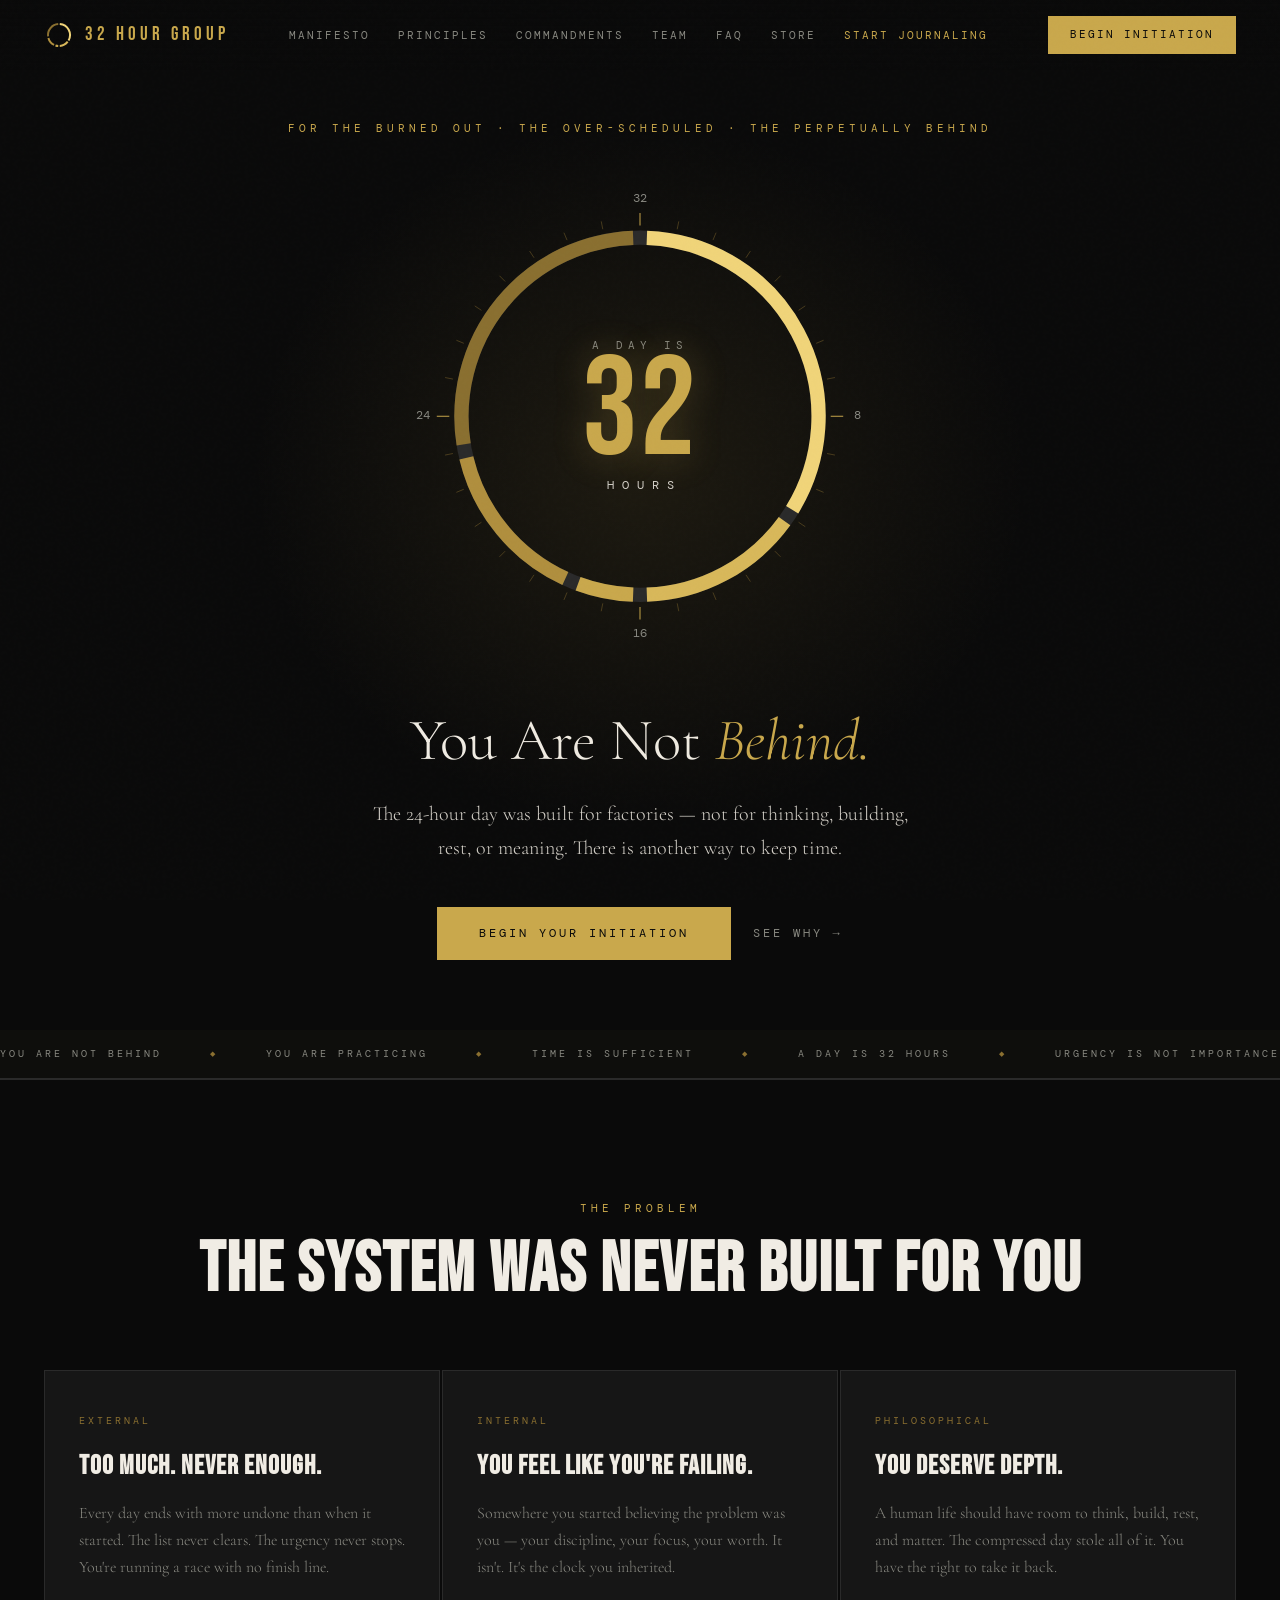
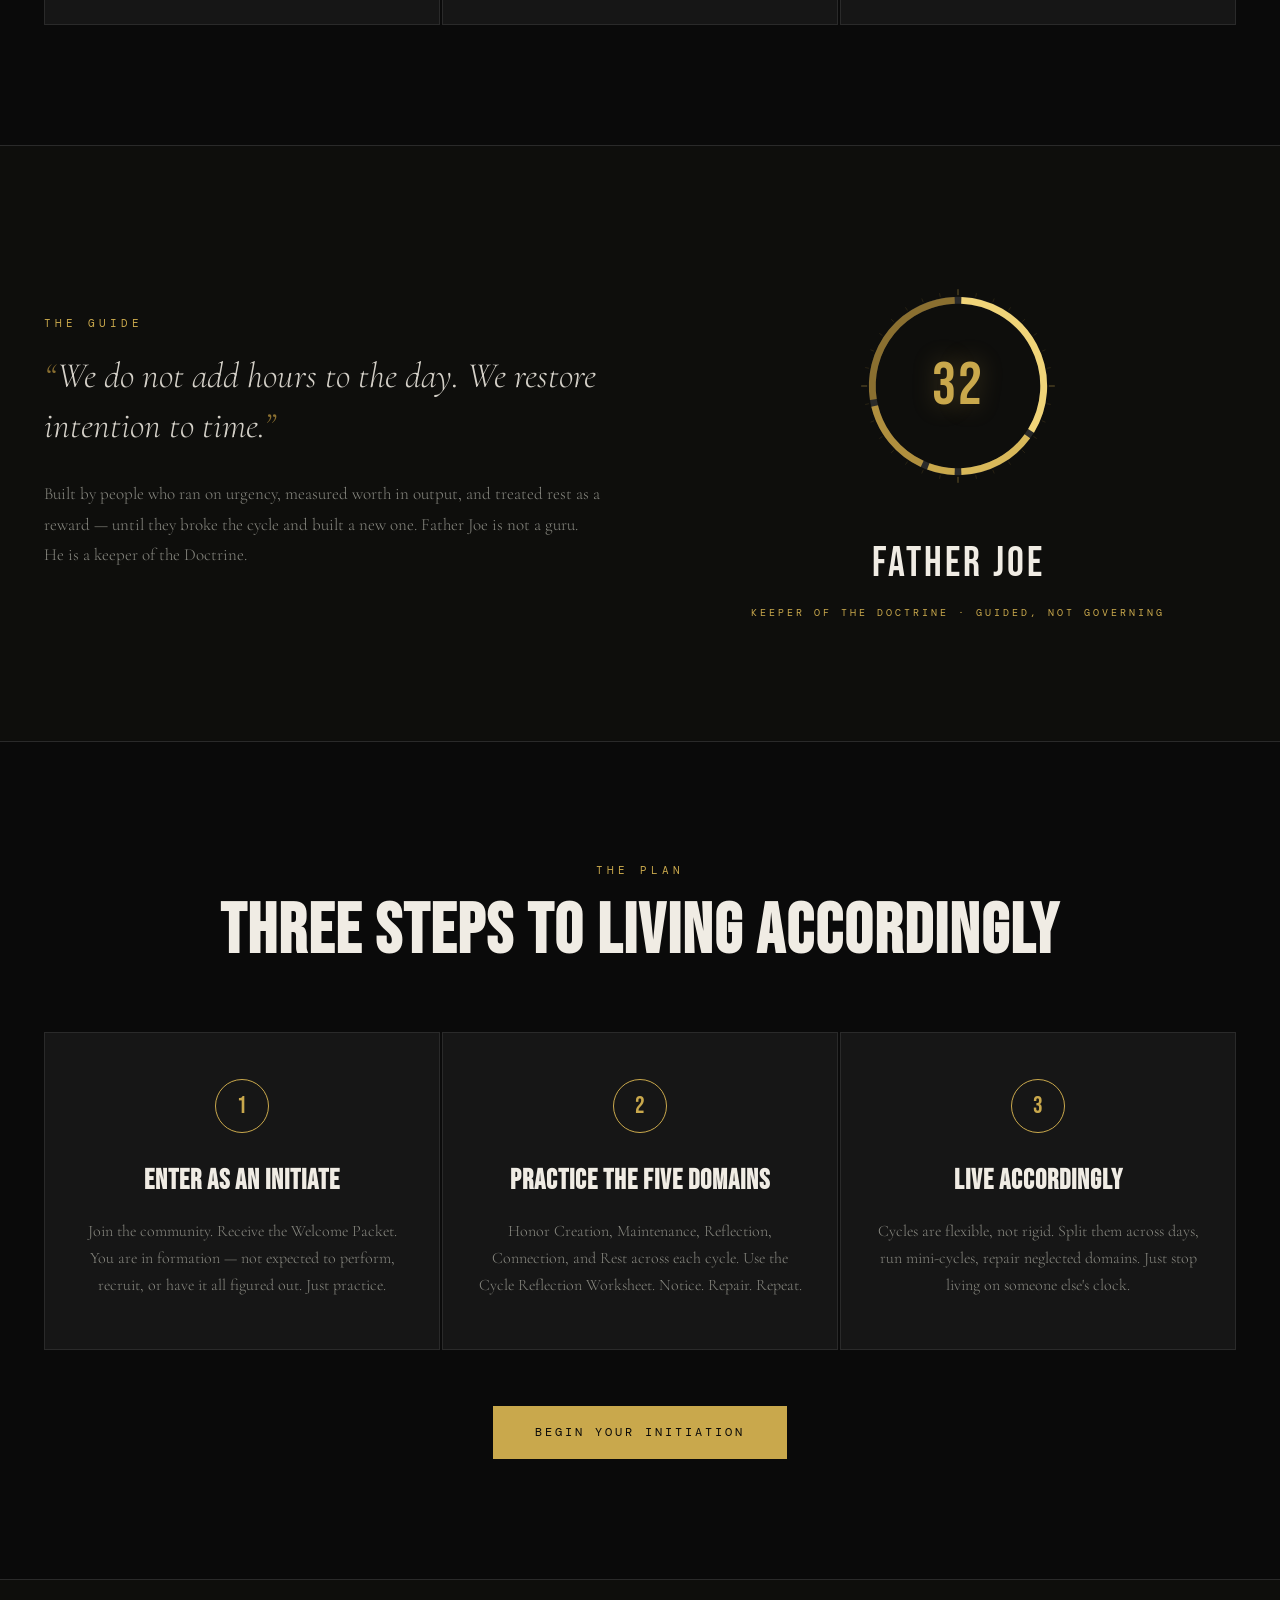
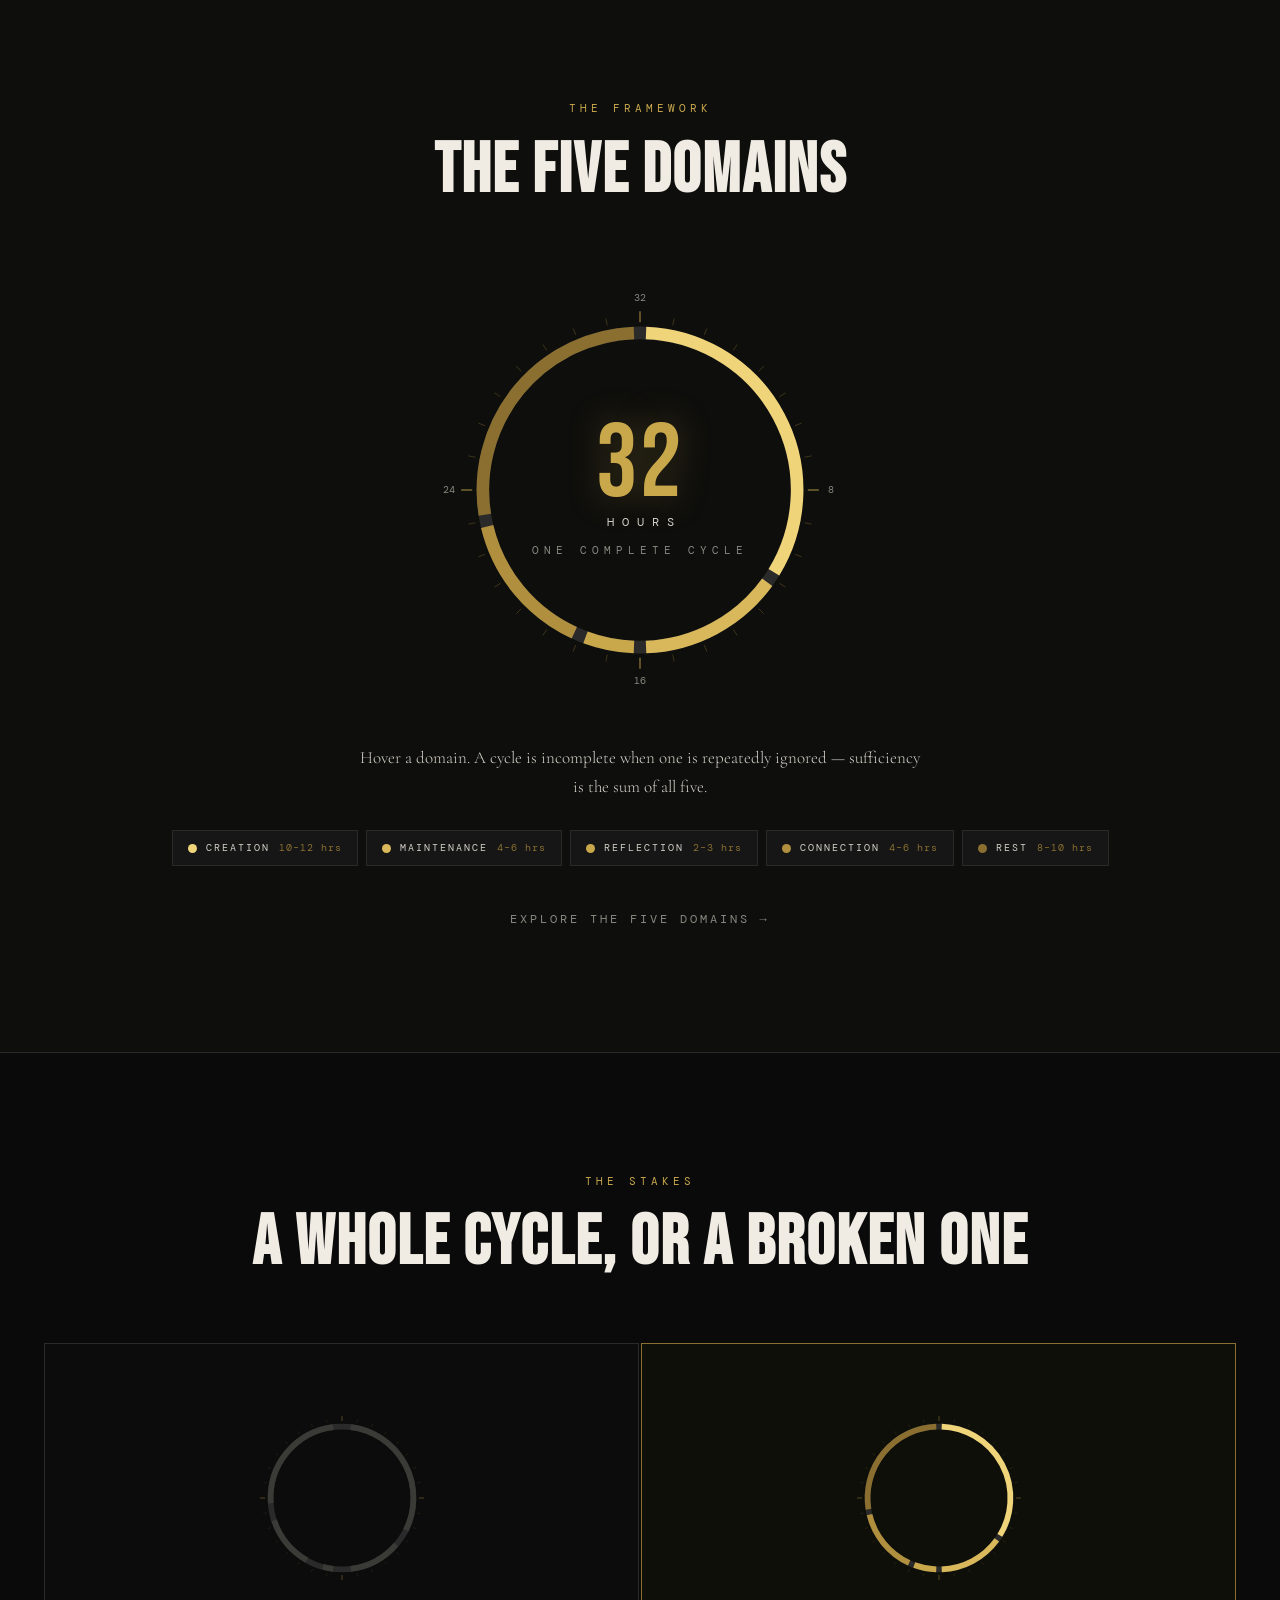
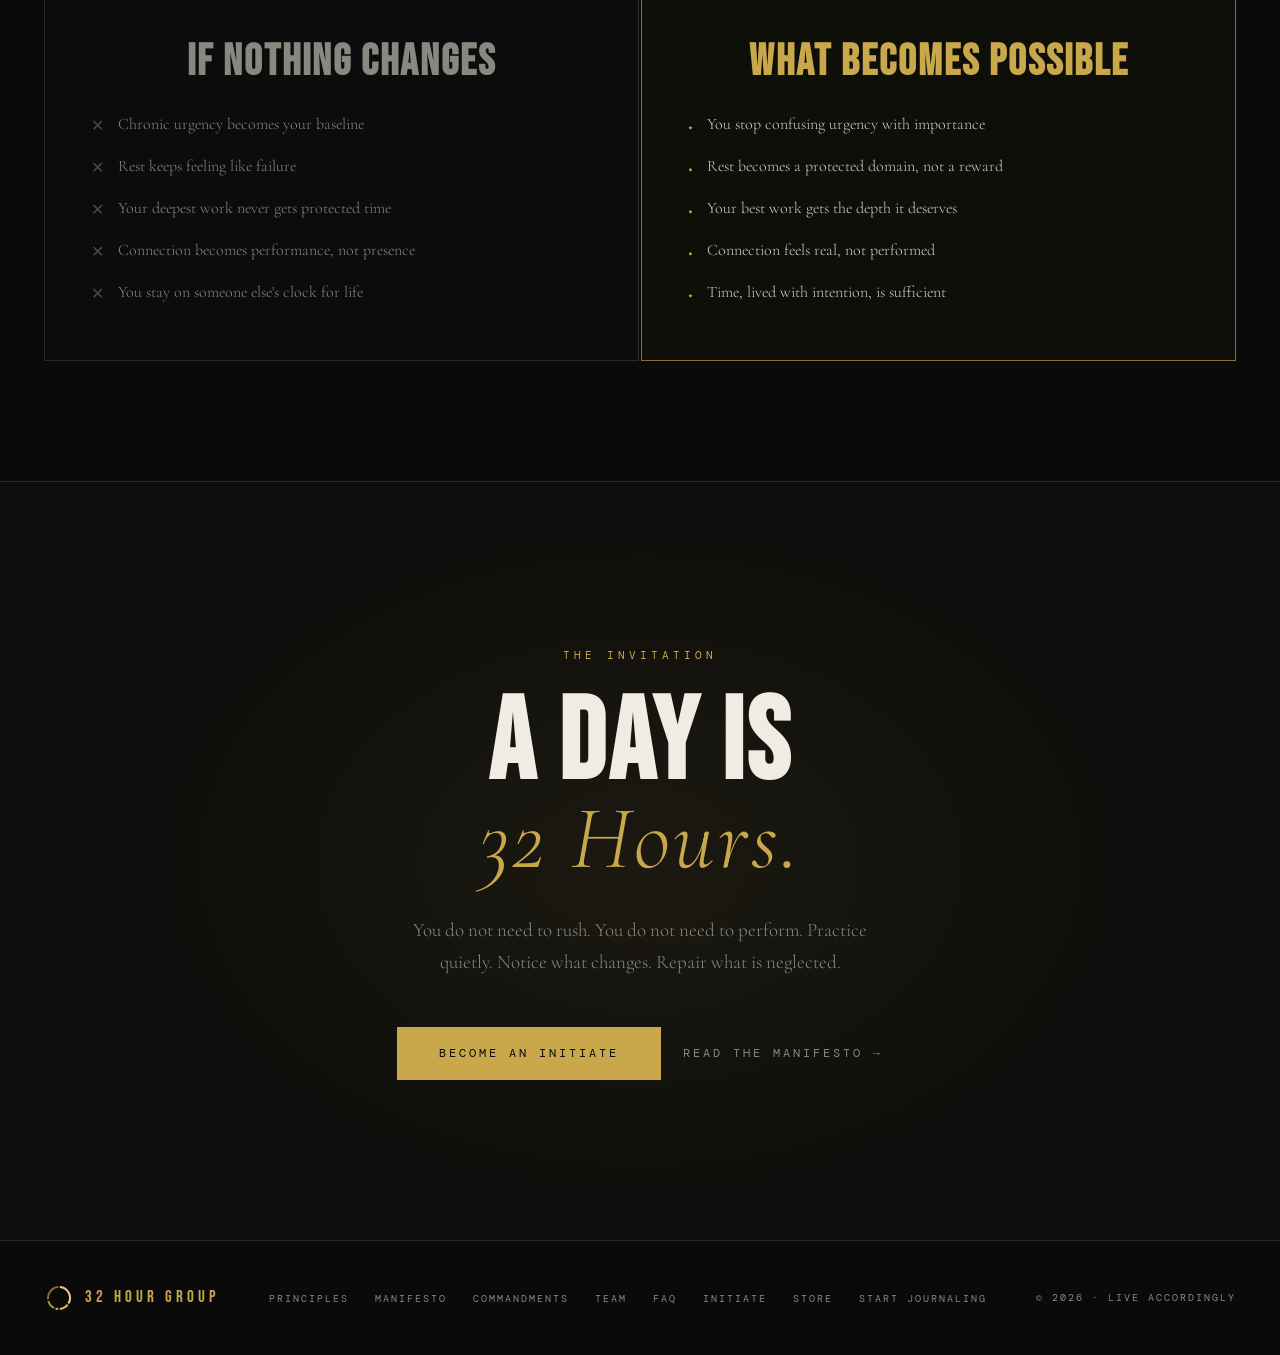
==== commit a6be3ecb: "Full site redesign around the 32-Dial; shared CSS/JS system Promote the 32-Dial concept to the entir" ====
--- a/index.html
+++ b/index.html
@@ -4,860 +4,151 @@
 <meta charset="UTF-8">
 <meta name="viewport" content="width=device-width, initial-scale=1.0">
 <title>32 Hour Group — You Are Not Behind</title>
+<meta name="description" content="The 24-hour day was built for factories — not for your flourishing. The 32 Hour Group is a cycle-based framework for escaping burnout and reclaiming depth, rest, and intention. Free to join.">
+<meta name="robots" content="index, follow">
+<link rel="canonical" href="https://32hourgroup.com/">
+<meta name="theme-color" content="#0a0a0a">
+<meta name="author" content="32 Hour Group">
+<meta property="og:type" content="website">
+<meta property="og:site_name" content="32 Hour Group">
+<meta property="og:title" content="32 Hour Group — You Are Not Behind">
+<meta property="og:description" content="The 24-hour day was built for factories — not for your flourishing. The 32 Hour Group is a cycle-based framework for escaping burnout and reclaiming depth, rest, and intention. Free to join.">
+<meta property="og:url" content="https://32hourgroup.com/">
+<meta property="og:image" content="https://32hourgroup.com/assets/images/og-dial.png">
+<meta property="og:image:width" content="1200">
+<meta property="og:image:height" content="630">
+<meta property="og:image:alt" content="32 Hour Group — A Day Is 32 Hours">
+<meta name="twitter:card" content="summary_large_image">
+<meta name="twitter:title" content="32 Hour Group — You Are Not Behind">
+<meta name="twitter:description" content="The 24-hour day was built for factories — not for your flourishing. The 32 Hour Group is a cycle-based framework for escaping burnout and reclaiming depth, rest, and intention. Free to join.">
+<meta name="twitter:image" content="https://32hourgroup.com/assets/images/og-dial.png">
+<link rel="icon" href="/favicon.ico" sizes="any">
+<link rel="icon" type="image/png" sizes="32x32" href="/assets/images/favicon-32.png">
+<link rel="icon" type="image/png" sizes="16x16" href="/assets/images/favicon-16.png">
+<link rel="apple-touch-icon" sizes="180x180" href="/assets/images/apple-touch-icon.png">
+<link rel="preconnect" href="https://fonts.googleapis.com">
+<link rel="preconnect" href="https://fonts.gstatic.com" crossorigin>
 <link href="https://fonts.googleapis.com/css2?family=Cormorant+Garamond:ital,wght@0,300;0,400;0,600;1,300;1,400&family=Bebas+Neue&family=DM+Mono:wght@300;400&display=swap" rel="stylesheet">
 <link rel="stylesheet" href="style.css">
-<style>
-  /* HERO */
-  .hero {
-    min-height: 100vh;
-    display: flex;
-    flex-direction: column;
-    justify-content: center;
-    padding: 120px 56px 80px;
-    position: relative;
-    overflow: hidden;
-  }
-  .hero-bg {
-    position: absolute;
-    inset: 0;
-    background:
-      radial-gradient(ellipse 50% 60% at 65% 45%, rgba(201,168,76,0.07) 0%, transparent 65%),
-      radial-gradient(ellipse 30% 40% at 20% 80%, rgba(201,168,76,0.03) 0%, transparent 60%);
-  }
-  .hero-tag {
-    font-family: 'DM Mono', monospace;
-    font-size: 11px;
-    letter-spacing: 4px;
-    text-transform: uppercase;
-    color: var(--gold);
-    margin-bottom: 36px;
-    opacity: 0;
-    animation: fadeUp 0.9s ease 0.2s forwards;
-  }
-  .hero-title {
-    font-family: 'Bebas Neue', sans-serif;
-    font-size: clamp(64px, 9vw, 136px);
-    line-height: 0.93;
-    letter-spacing: 2px;
-    color: var(--white);
-    max-width: 820px;
-    opacity: 0;
-    animation: fadeUp 0.9s ease 0.35s forwards;
-  }
-  .hero-title em {
-    font-family: 'Cormorant Garamond', serif;
-    font-style: italic;
-    font-weight: 300;
-    color: var(--gold);
-    display: block;
-    font-size: 0.82em;
-  }
-  .hero-problem {
-    font-size: clamp(18px, 2vw, 22px);
-    font-weight: 300;
-    line-height: 1.7;
-    color: var(--light);
-    max-width: 520px;
-    margin-top: 40px;
-    opacity: 0;
-    animation: fadeUp 0.9s ease 0.55s forwards;
-  }
-  .hero-problem strong { color: var(--white); font-weight: 400; }
-  .hero-cta {
-    display: flex;
-    gap: 24px;
-    align-items: center;
-    margin-top: 52px;
-    opacity: 0;
-    animation: fadeUp 0.9s ease 0.75s forwards;
-  }
-  .hero-reassurance {
-    margin-top: 28px;
-    font-family: 'DM Mono', monospace;
-    font-size: 10px;
-    letter-spacing: 2px;
-    text-transform: uppercase;
-    color: var(--grey);
-    opacity: 0;
-    animation: fadeUp 0.9s ease 0.95s forwards;
-  }
-
-  /* PROBLEM */
-  .problem { padding: 120px 56px; border-top: 1px solid var(--border); }
-  .problem-inner {
-    max-width: 1200px;
-    margin: 0 auto;
-    display: grid;
-    grid-template-columns: 1fr 1fr;
-    gap: 100px;
-    align-items: start;
-  }
-  .problem-left { position: sticky; top: 120px; }
-  .problem-cards { display: flex; flex-direction: column; gap: 2px; }
-  .problem-card {
-    background: var(--card);
-    border: 1px solid var(--border);
-    padding: 36px 32px;
-    transition: border-color 0.3s;
-  }
-  .problem-card:hover { border-color: var(--gold-dim); }
-  .problem-type {
-    font-family: 'DM Mono', monospace;
-    font-size: 10px;
-    letter-spacing: 3px;
-    text-transform: uppercase;
-    color: var(--gold-dim);
-    margin-bottom: 14px;
-  }
-  .problem-headline {
-    font-family: 'Bebas Neue', sans-serif;
-    font-size: 28px;
-    letter-spacing: 1px;
-    color: var(--white);
-    margin-bottom: 12px;
-  }
-  .problem-desc {
-    font-size: 17px;
-    font-weight: 300;
-    line-height: 1.7;
-    color: var(--grey);
-  }
-
-  /* GUIDE */
-  .guide { padding: 120px 56px; background: var(--dark); border-top: 1px solid var(--border); }
-  .guide-inner {
-    max-width: 1200px;
-    margin: 0 auto;
-    display: grid;
-    grid-template-columns: 1fr 1fr;
-    gap: 100px;
-    align-items: center;
-  }
-  .guide-badge {
-    background: var(--card);
-    border: 1px solid var(--border);
-    padding: 56px 48px;
-    text-align: center;
-    position: relative;
-  }
-  .guide-badge::before {
-    content: '';
-    position: absolute;
-    inset: 8px;
-    border: 1px solid var(--border);
-    pointer-events: none;
-  }
-  .guide-seal {
-    width: 120px;
-    height: 120px;
-    margin: 0 auto 28px;
-    background: var(--border);
-    border-radius: 50%;
-    display: flex;
-    align-items: center;
-    justify-content: center;
-    font-family: 'Bebas Neue', sans-serif;
-    font-size: 36px;
-    color: var(--gold);
-    letter-spacing: 2px;
-    border: 1px solid var(--gold-dim);
-  }
-  .guide-name {
-    font-family: 'Bebas Neue', sans-serif;
-    font-size: 40px;
-    letter-spacing: 3px;
-    color: var(--white);
-    margin-bottom: 8px;
-  }
-  .guide-title-text {
-    font-family: 'DM Mono', monospace;
-    font-size: 10px;
-    letter-spacing: 3px;
-    text-transform: uppercase;
-    color: var(--gold);
-    margin-bottom: 24px;
-  }
-  .guide-quote {
-    font-size: 17px;
-    font-style: italic;
-    font-weight: 300;
-    line-height: 1.7;
-    color: var(--grey);
-  }
-  .guide-empathy-text {
-    font-size: 20px;
-    font-weight: 300;
-    line-height: 1.8;
-    color: var(--light);
-    margin-bottom: 28px;
-  }
-  .guide-credentials { display: flex; flex-direction: column; gap: 2px; }
-  .credential {
-    background: var(--card);
-    border: 1px solid var(--border);
-    padding: 20px 24px;
-    display: flex;
-    gap: 16px;
-    align-items: center;
-  }
-  .credential-icon { color: var(--gold); font-size: 18px; flex-shrink: 0; }
-  .credential-text {
-    font-family: 'DM Mono', monospace;
-    font-size: 11px;
-    letter-spacing: 1px;
-    color: var(--light);
-    line-height: 1.5;
-  }
-
-  /* PLAN */
-  .plan { padding: 120px 56px; border-top: 1px solid var(--border); }
-  .plan-inner { max-width: 1200px; margin: 0 auto; }
-  .plan-header { text-align: center; margin-bottom: 80px; }
-  .plan-steps {
-    display: grid;
-    grid-template-columns: 1fr 1fr 1fr;
-    gap: 2px;
-  }
-  .plan-step {
-    background: var(--card);
-    border: 1px solid var(--border);
-    padding: 48px 36px 52px;
-    text-align: center;
-    transition: border-color 0.3s;
-  }
-  .plan-step:hover { border-color: var(--gold-dim); }
-  .plan-step-num {
-    width: 56px;
-    height: 56px;
-    background: var(--black);
-    border: 1px solid var(--gold);
-    border-radius: 50%;
-    display: flex;
-    align-items: center;
-    justify-content: center;
-    font-family: 'Bebas Neue', sans-serif;
-    font-size: 24px;
-    color: var(--gold);
-    margin: 0 auto 28px;
-  }
-  .plan-step-title {
-    font-family: 'Bebas Neue', sans-serif;
-    font-size: 30px;
-    letter-spacing: 2px;
-    color: var(--white);
-    margin-bottom: 16px;
-  }
-  .plan-step-body {
-    font-size: 17px;
-    font-weight: 300;
-    line-height: 1.7;
-    color: var(--grey);
-  }
-  .plan-cta { text-align: center; margin-top: 64px; }
-
-  /* DOMAINS */
-  .domains { padding: 120px 56px; background: var(--dark); border-top: 1px solid var(--border); }
-  .domains-inner { max-width: 1200px; margin: 0 auto; }
-  .domains-header { margin-bottom: 64px; }
-  .domains-intro {
-    font-size: 20px;
-    font-weight: 300;
-    line-height: 1.8;
-    color: var(--light);
-    max-width: 600px;
-    margin-top: 20px;
-  }
-  .domains-grid {
-    display: grid;
-    grid-template-columns: repeat(5, 1fr);
-    gap: 2px;
-  }
-  .domain-card {
-    background: var(--card);
-    border: 1px solid var(--border);
-    padding: 36px 24px 44px;
-    position: relative;
-    overflow: hidden;
-    transition: all 0.4s ease;
-  }
-  .domain-card::after {
-    content: '';
-    position: absolute;
-    bottom: 0; left: 0; right: 0;
-    height: 3px;
-    background: var(--gold);
-    transform: scaleX(0);
-    transform-origin: left;
-    transition: transform 0.4s ease;
-  }
-  .domain-card:hover { border-color: var(--gold-dim); transform: translateY(-4px); }
-  .domain-card:hover::after { transform: scaleX(1); }
-  .domain-num {
-    font-family: 'DM Mono', monospace;
-    font-size: 10px;
-    letter-spacing: 2px;
-    color: var(--gold-dim);
-    margin-bottom: 20px;
-  }
-  .domain-name {
-    font-family: 'Bebas Neue', sans-serif;
-    font-size: 28px;
-    letter-spacing: 2px;
-    color: var(--white);
-    margin-bottom: 14px;
-  }
-  .domain-desc {
-    font-size: 14px;
-    font-weight: 300;
-    line-height: 1.7;
-    color: var(--grey);
-  }
-  .domain-range {
-    margin-top: 24px;
-    font-family: 'DM Mono', monospace;
-    font-size: 10px;
-    letter-spacing: 1px;
-    color: var(--gold-dim);
-  }
-
-  /* STAKES */
-  .stakes { padding: 120px 56px; border-top: 1px solid var(--border); }
-  .stakes-inner {
-    max-width: 1200px;
-    margin: 0 auto;
-    display: grid;
-    grid-template-columns: 1fr 1fr;
-    gap: 2px;
-  }
-  .stakes-left {
-    background: var(--card);
-    border: 1px solid var(--border);
-    padding: 64px 56px;
-  }
-  .stakes-right {
-    background: #0f0f0a;
-    border: 1px solid var(--gold-dim);
-    padding: 64px 56px;
-    position: relative;
-    overflow: hidden;
-  }
-  .stakes-right::before {
-    content: '';
-    position: absolute;
-    inset: 0;
-    background: radial-gradient(ellipse 80% 60% at 50% 50%, rgba(201,168,76,0.06) 0%, transparent 70%);
-  }
-  .stakes-heading {
-    font-family: 'Bebas Neue', sans-serif;
-    font-size: clamp(36px, 4vw, 56px);
-    letter-spacing: 2px;
-    margin-bottom: 36px;
-    line-height: 1.1;
-  }
-  .stakes-left .stakes-heading { color: var(--grey); }
-  .stakes-right .stakes-heading { color: var(--gold); position: relative; }
-  .stakes-list { display: flex; flex-direction: column; gap: 20px; list-style: none; }
-  .stakes-list li {
-    display: flex;
-    gap: 16px;
-    font-size: 17px;
-    font-weight: 300;
-    line-height: 1.6;
-    align-items: flex-start;
-  }
-  .stakes-left .stakes-list li { color: var(--grey); }
-  .stakes-right .stakes-list li { color: var(--light); position: relative; }
-  .stake-icon { flex-shrink: 0; font-size: 16px; margin-top: 2px; }
-  .stakes-left .stake-icon { color: #444; }
-  .stakes-right .stake-icon { color: var(--gold); }
-
-  /* SUCCESS */
-  .success { padding: 120px 56px; background: var(--dark); border-top: 1px solid var(--border); text-align: center; }
-  .success-inner { max-width: 860px; margin: 0 auto; }
-  .success-title {
-    font-family: 'Cormorant Garamond', serif;
-    font-size: clamp(36px, 5vw, 64px);
-    font-weight: 300;
-    font-style: italic;
-    line-height: 1.3;
-    color: var(--white);
-    margin-bottom: 48px;
-  }
-  .success-title strong { font-style: normal; font-weight: 600; color: var(--gold); }
-  .success-pillars {
-    display: grid;
-    grid-template-columns: repeat(3, 1fr);
-    gap: 2px;
-    margin-bottom: 64px;
-    text-align: left;
-  }
-  .pillar {
-    background: var(--card);
-    border: 1px solid var(--border);
-    padding: 32px 28px;
-    transition: border-color 0.3s;
-  }
-  .pillar:hover { border-color: var(--gold-dim); }
-  .pillar-icon { font-size: 28px; margin-bottom: 16px; }
-  .pillar-title {
-    font-family: 'Bebas Neue', sans-serif;
-    font-size: 22px;
-    letter-spacing: 2px;
-    color: var(--white);
-    margin-bottom: 10px;
-  }
-  .pillar-body { font-size: 15px; font-weight: 300; line-height: 1.7; color: var(--grey); }
-
-  /* VOWS */
-  .vows { padding: 120px 56px; border-top: 1px solid var(--border); }
-  .vows-inner { max-width: 1200px; margin: 0 auto; }
-  .vows-header { margin-bottom: 56px; }
-  .vows-intro {
-    font-size: 19px;
-    font-weight: 300;
-    line-height: 1.8;
-    color: var(--light);
-    max-width: 540px;
-    margin-top: 16px;
-  }
-  .vows-grid {
-    display: grid;
-    grid-template-columns: 1fr 1fr;
-    gap: 1px;
-    background: var(--border);
-    border: 1px solid var(--border);
-    margin-bottom: 64px;
-  }
-  .vow {
-    background: var(--card);
-    padding: 28px 36px;
-    display: flex;
-    gap: 18px;
-    align-items: flex-start;
-    transition: background 0.3s;
-  }
-  .vow:hover { background: #1a1a1a; }
-  .vow-dash { color: var(--gold); font-size: 20px; line-height: 1.4; flex-shrink: 0; }
-  .vow-text { font-size: 18px; font-weight: 300; font-style: italic; line-height: 1.5; color: var(--light); }
-
-  /* FINAL CTA */
-  .cta-final {
-    padding: 160px 56px;
-    background: var(--dark);
-    border-top: 1px solid var(--border);
-    text-align: center;
-    position: relative;
-    overflow: hidden;
-  }
-  .cta-bg {
-    position: absolute;
-    inset: 0;
-    background: radial-gradient(ellipse 70% 80% at 50% 50%, rgba(201,168,76,0.06) 0%, transparent 65%);
-  }
-  .cta-title {
-    font-family: 'Bebas Neue', sans-serif;
-    font-size: clamp(56px, 8vw, 120px);
-    line-height: 0.95;
-    letter-spacing: 3px;
-    color: var(--white);
-    margin-bottom: 36px;
-    position: relative;
-  }
-  .cta-title em {
-    font-family: 'Cormorant Garamond', serif;
-    font-style: italic;
-    font-weight: 300;
-    color: var(--gold);
-    display: block;
-    font-size: 0.78em;
-  }
-  .cta-sub {
-    font-size: 20px;
-    font-weight: 300;
-    color: var(--grey);
-    max-width: 480px;
-    margin: 0 auto 56px;
-    line-height: 1.7;
-    position: relative;
-  }
-  .cta-buttons {
-    display: flex;
-    gap: 24px;
-    justify-content: center;
-    align-items: center;
-    position: relative;
-    margin-bottom: 28px;
-  }
-  .cta-footnote {
-    font-family: 'DM Mono', monospace;
-    font-size: 10px;
-    letter-spacing: 2px;
-    text-transform: uppercase;
-    color: var(--grey);
-    position: relative;
-  }
-
-  /* RESPONSIVE */
-  @media (max-width: 960px) {
-    .hero { padding: 100px 24px 60px; }
-    .problem { padding: 80px 24px; }
-    .problem-inner { grid-template-columns: 1fr; gap: 48px; }
-    .problem-left { position: static; }
-    .guide { padding: 80px 24px; }
-    .guide-inner { grid-template-columns: 1fr; gap: 48px; }
-    .plan { padding: 80px 24px; }
-    .plan-steps { grid-template-columns: 1fr; }
-    .domains { padding: 80px 24px; }
-    .domains-grid { grid-template-columns: 1fr 1fr; }
-    .stakes { padding: 80px 24px; }
-    .stakes-inner { grid-template-columns: 1fr; }
-    .success { padding: 80px 24px; }
-    .success-pillars { grid-template-columns: 1fr; }
-    .vows { padding: 80px 24px; }
-    .vows-grid { grid-template-columns: 1fr; }
-    .cta-final { padding: 100px 24px; }
-  }
-</style>
-
-<style>
-@media (max-width: 960px) {
-  #hamburger { display: block !important; }
-}
-</style>
-
+<script src="app.js" defer></script>
+<script type="application/ld+json">[{"@context": "https://schema.org", "@type": "Organization", "name": "32 Hour Group", "url": "https://32hourgroup.com/", "logo": "https://32hourgroup.com/assets/images/logo.png", "description": "A cycle-based burnout recovery framework and community built on the Doctrine that a fully lived day requires 32 hours of intentional living.", "slogan": "A day is 32 hours. Live accordingly."}, {"@context": "https://schema.org", "@type": "WebSite", "name": "32 Hour Group", "url": "https://32hourgroup.com/"}]</script>
 </head>
-<body>
-
-<nav id="nav">
-  <a href="index.html" class="nav-logo"><img src="/assets/images/logo.png" alt="32 Hour Group" class="nav-logo-img"></a>
-  <ul class="nav-links">
-    <li><a href="#problem">The Problem</a></li>
-    <li><a href="#plan">The Plan</a></li>
-    <li><a href="principles.html">Five Domains</a></li>
-    <li><a href="initiation.html">Initiate</a></li>
-  </ul>
+<body data-page="index">
+<a href="#main" class="skip-link">Skip to content</a>
+<nav id="nav-el">
+  <a class="nav-logo" href="index.html" aria-label="32 Hour Group home"><svg class="navmark" viewBox="0 0 60 60" aria-hidden="true"></svg><span>32 HOUR GROUP</span></a>
+  <ul class="nav-links"><li><a href="manifesto.html">Manifesto</a></li><li><a href="principles.html">Principles</a></li><li><a href="commandments.html">Commandments</a></li><li><a href="team.html">Team</a></li><li><a href="faq.html">FAQ</a></li><li><a href="store.html">Store</a></li><li><a class="nav-app" href="https://app.32hourgroup.com" target="_blank" rel="noopener">Start Journaling</a></li></ul>
   <a href="initiation.html" class="nav-cta">Begin Initiation</a>
-  <button onclick="openMenu()" style="display:none; background:none; border:none; cursor:pointer; padding:12px; z-index:200; position:relative;" id="hamburger">
-    <div style="width:28px; height:2px; background:#f0ece4; margin:5px 0;"></div>
-    <div style="width:28px; height:2px; background:#f0ece4; margin:5px 0;"></div>
-    <div style="width:28px; height:2px; background:#f0ece4; margin:5px 0;"></div>
-  </button>
+  <button class="nav-burger" id="hamburger" aria-label="Open menu" aria-expanded="false" aria-controls="mobileMenu"><span></span><span></span><span></span></button>
 </nav>
-
-<!-- MOBILE MENU -->
-<div id="mobileMenu" style="display:none; position:fixed; top:0; left:0; width:100%; height:100%; background:#0a0a0a; z-index:9999; flex-direction:column; align-items:center; justify-content:center; gap:0; overflow:hidden;">
-  <button onclick="closeMenu()" style="position:absolute; top:32px; right:28px; background:none; border:none; color:#888880; font-family:'DM Mono',monospace; font-size:11px; letter-spacing:3px; text-transform:uppercase; cursor:pointer; padding:12px; -webkit-tap-highlight-color:transparent;">CLOSE ✕</button>
-  <div style="display:flex; flex-direction:column; align-items:center; gap:0; margin-bottom:48px;">
-    <a href="manifesto.html" style="font-family:'Bebas Neue',sans-serif; font-size:44px; letter-spacing:3px; color:#888880; text-decoration:none; line-height:1.3; padding:4px 0;">Manifesto</a>
-    <a href="principles.html" style="font-family:'Bebas Neue',sans-serif; font-size:44px; letter-spacing:3px; color:#888880; text-decoration:none; line-height:1.3; padding:4px 0;">Principles</a>
-    <a href="commandments.html" style="font-family:'Bebas Neue',sans-serif; font-size:44px; letter-spacing:3px; color:#888880; text-decoration:none; line-height:1.3; padding:4px 0;">Commandments</a>
-    <a href="team.html" style="font-family:'Bebas Neue',sans-serif; font-size:44px; letter-spacing:3px; color:#888880; text-decoration:none; line-height:1.3; padding:4px 0;">Team</a>
-    <a href="faq.html" style="font-family:'Bebas Neue',sans-serif; font-size:44px; letter-spacing:3px; color:#888880; text-decoration:none; line-height:1.3; padding:4px 0;">FAQ</a>
-    <a href="store.html" style="font-family:'Bebas Neue',sans-serif; font-size:44px; letter-spacing:3px; color:#888880; text-decoration:none; line-height:1.3; padding:4px 0;">Store</a>
-    <a href="https://app.32hourgroup.com" target="_blank" style="font-family:'Bebas Neue',sans-serif; font-size:44px; letter-spacing:3px; color:#c9a84c; text-decoration:none; line-height:1.3; padding:4px 0;">Start Journaling</a>
-  </div>
-  <a href="initiation.html" style="font-family:'DM Mono',monospace; font-size:12px; letter-spacing:3px; text-transform:uppercase; background:#c9a84c; color:#0a0a0a; padding:18px 44px; text-decoration:none; display:inline-block;">Begin Initiation</a>
+<div id="mobileMenu" class="mobile-menu" role="dialog" aria-modal="true" aria-label="Site navigation" aria-hidden="true">
+  <button class="mobile-close" id="mobileClose" aria-label="Close menu">CLOSE ✕</button>
+  <ul class="mobile-links"><li><a href="manifesto.html">Manifesto</a></li><li><a href="principles.html">Principles</a></li><li><a href="commandments.html">Commandments</a></li><li><a href="team.html">Team</a></li><li><a href="faq.html">FAQ</a></li><li><a href="store.html">Store</a></li><li><a class="app" href="https://app.32hourgroup.com" target="_blank" rel="noopener">Start Journaling</a></li></ul>
+  <a href="initiation.html" class="mobile-cta">Begin Initiation</a>
 </div>
 
-<script>
-function openMenu() {
-  var m = document.getElementById("mobileMenu");
-  m.style.display = "flex";
-  document.body.style.overflow = "hidden";
-}
-function closeMenu() {
-  var m = document.getElementById("mobileMenu");
-  m.style.display = "none";
-  document.body.style.overflow = "";
-}
-</script>
-
-
-
-
-<!-- HERO -->
 <section class="hero">
-  <div class="hero-bg"></div>
-  <div class="hero-tag">For the burned out. The over-scheduled. The ones who feel perpetually behind.</div>
-  <h1 class="hero-title">
-    You Are Not
-    <em>Behind.</em>
-  </h1>
-  <p class="hero-problem">
-    You're living in a system that was never designed for your flourishing. <strong>The 24-hour day was built for factories.</strong> Not for thinking. Not for building. Not for rest, connection, or meaning.
-  </p>
-  <div class="hero-cta">
-    <a href="initiation.html" class="btn-primary">Begin Your Initiation</a>
-    <a href="#problem" class="btn-ghost">See Why</a>
+  <div class="hero-glow"></div>
+  <div class="eyebrow" style="margin-bottom:24px">For the burned out · the over-scheduled · the perpetually behind</div>
+  <div class="hero-dial">
+    <svg viewBox="0 0 560 560" style="width:100%;height:100%;overflow:visible"><g id="heroG"></g></svg>
+    <div class="dc"><div class="dc-kick">A Day Is</div><div class="dc-num" id="heroNum">0</div><div class="dc-unit">Hours</div></div>
   </div>
-  <div class="hero-reassurance">Free to join · No pressure to perform · Practice at your own pace</div>
+  <h2 class="hero-line">You Are Not <em>Behind.</em></h2>
+  <p class="hero-sub">The 24-hour day was built for factories — not for thinking, building, rest, or meaning. There is another way to keep time.</p>
+  <div class="btn-row" style="margin-top:42px"><a href="initiation.html" class="btn btn-primary">Begin Your Initiation</a><a href="#problem" class="btn btn-ghost">See Why</a></div>
 </section>
-
-<!-- DOCTRINE STRIP -->
-<div class="doctrine-strip">
-  <div class="strip-track">
-    <div class="strip-item">You Are Not Behind</div>
-    <div class="strip-item">You Are Practicing</div>
-    <div class="strip-item">Time Is Sufficient</div>
-    <div class="strip-item">A Day Is 32 Hours</div>
-    <div class="strip-item">Urgency Is Not Importance</div>
-    <div class="strip-item">Restore Depth</div>
-    <div class="strip-item">Live With Intention</div>
-    <div class="strip-item">You Are Not Behind</div>
-    <div class="strip-item">You Are Practicing</div>
-    <div class="strip-item">Time Is Sufficient</div>
-    <div class="strip-item">A Day Is 32 Hours</div>
-    <div class="strip-item">Urgency Is Not Importance</div>
-    <div class="strip-item">Restore Depth</div>
-    <div class="strip-item">Live With Intention</div>
+<div class="doctrine-strip"><div class="strip-track"><div class="strip-item">You Are Not Behind</div><div class="strip-item">You Are Practicing</div><div class="strip-item">Time Is Sufficient</div><div class="strip-item">A Day Is 32 Hours</div><div class="strip-item">Urgency Is Not Importance</div><div class="strip-item">Restore Depth</div><div class="strip-item">Live With Intention</div><div class="strip-item">You Are Not Behind</div><div class="strip-item">You Are Practicing</div><div class="strip-item">Time Is Sufficient</div><div class="strip-item">A Day Is 32 Hours</div><div class="strip-item">Urgency Is Not Importance</div><div class="strip-item">Restore Depth</div><div class="strip-item">Live With Intention</div></div></div>
+<section class="sec" id="problem">
+  <div class="sec-inner">
+    <div class="sec-head"><span class="eyebrow reveal">The Problem</span><h2 class="sec-title reveal reveal-delay-1">The System Was Never Built For You</h2></div>
+    <div class="cards3">
+      <div class="pcard reveal"><div class="t">External</div><h3>Too Much. Never Enough.</h3><p>Every day ends with more undone than when it started. The list never clears. The urgency never stops. You're running a race with no finish line.</p></div>
+      <div class="pcard reveal reveal-delay-1"><div class="t">Internal</div><h3>You Feel Like You're Failing.</h3><p>Somewhere you started believing the problem was you — your discipline, your focus, your worth. It isn't. It's the clock you inherited.</p></div>
+      <div class="pcard reveal reveal-delay-2"><div class="t">Philosophical</div><h3>You Deserve Depth.</h3><p>A human life should have room to think, build, rest, and matter. The compressed day stole all of it. You have the right to take it back.</p></div>
+    </div>
   </div>
-</div>
-
-<!-- PROBLEM -->
-<section class="problem" id="problem">
-  <div class="problem-inner">
-    <div class="problem-left">
-      <div class="section-label reveal">The Problem</div>
-      <h2 class="section-title reveal reveal-delay-1">The System Was Never Built for You</h2>
-      <p class="body-text reveal reveal-delay-2">The industrial clock runs your life. And it's costing you more than productivity — it's costing you depth, rest, and the sense that your time actually belongs to you.</p>
-    </div>
-    <div class="problem-cards">
-      <div class="problem-card reveal">
-        <div class="problem-type">External Problem</div>
-        <div class="problem-headline">Too Much. Never Enough.</div>
-        <p class="problem-desc">Every day ends with more undone than when it started. The to-do list never clears. The urgency never stops. You're running a race with no finish line.</p>
+</section>
+<section class="sec alt" id="guide">
+  <div class="sec-inner">
+    <div class="guide-grid">
+      <div class="reveal">
+        <span class="eyebrow" style="display:block;margin-bottom:18px">The Guide</span>
+        <p class="guide-quote">We do not add hours to the day. We restore intention to time.</p>
+        <p style="font-size:17px;font-weight:300;line-height:1.8;color:var(--grey);margin-top:28px">Built by people who ran on urgency, measured worth in output, and treated rest as a reward — until they broke the cycle and built a new one. Father Joe is not a guru. He is a keeper of the Doctrine.</p>
       </div>
-      <div class="problem-card reveal reveal-delay-1">
-        <div class="problem-type">Internal Problem</div>
-        <div class="problem-headline">You Feel Like You're Failing.</div>
-        <p class="problem-desc">Somewhere along the way you started believing the problem was you — your discipline, your focus, your worth. It isn't. It's the clock you inherited.</p>
-      </div>
-      <div class="problem-card reveal reveal-delay-2">
-        <div class="problem-type">Philosophical Problem</div>
-        <div class="problem-headline">You Deserve a Life of Depth.</div>
-        <p class="problem-desc">A human life should have space to think, time to build, room for rest, and work that carries meaning. The compressed system stole all of it. You have the right to take it back.</p>
+      <div class="reveal reveal-delay-1">
+        <div class="coin"><svg viewBox="0 0 560 560" style="width:100%;height:100%;overflow:visible"><g id="coinG"></g></svg><div class="ct">32</div></div>
+        <div class="guide-name">Father Joe</div>
+        <div class="guide-role">Keeper of the Doctrine · Guided, not governing</div>
       </div>
     </div>
   </div>
 </section>
-
-<!-- GUIDE -->
-<section class="guide">
-  <div class="guide-inner">
-    <div>
-      <div class="section-label reveal">The Guide</div>
-      <h2 class="section-title reveal reveal-delay-1">You Don't Need Another Productivity Hack.</h2>
-      <p class="guide-empathy-text reveal reveal-delay-2">We've been where you are. Running on urgency. Measuring worth in output. Treating rest as a reward instead of a requirement. The 32 Hour Group was built by people who broke that cycle — and built a new one.</p>
-      <div class="guide-credentials">
-        <div class="credential reveal reveal-delay-3">
-          <span class="credential-icon">◆</span>
-          <span class="credential-text">A proven cycle-based burnout recovery framework</span>
-        </div>
-        <div class="credential reveal reveal-delay-4">
-          <span class="credential-icon">◆</span>
-          <span class="credential-text">A growing community of Initiates practicing the Doctrine daily</span>
-        </div>
-        <div class="credential reveal reveal-delay-5">
-          <span class="credential-icon">◆</span>
-          <span class="credential-text">Guided by Father Joe — not a guru, a keeper of the Doctrine</span>
-        </div>
-      </div>
+<section class="sec" id="plan">
+  <div class="sec-inner">
+    <div class="sec-head"><span class="eyebrow reveal">The Plan</span><h2 class="sec-title reveal reveal-delay-1">Three Steps to Living Accordingly</h2></div>
+    <div class="steps">
+      <div class="step reveal"><div class="num">1</div><h3>Enter as an Initiate</h3><p>Join the community. Receive the Welcome Packet. You are in formation — not expected to perform, recruit, or have it all figured out. Just practice.</p></div>
+      <div class="step reveal reveal-delay-1"><div class="num">2</div><h3>Practice the Five Domains</h3><p>Honor Creation, Maintenance, Reflection, Connection, and Rest across each cycle. Use the Cycle Reflection Worksheet. Notice. Repair. Repeat.</p></div>
+      <div class="step reveal reveal-delay-2"><div class="num">3</div><h3>Live Accordingly</h3><p>Cycles are flexible, not rigid. Split them across days, run mini-cycles, repair neglected domains. Just stop living on someone else's clock.</p></div>
     </div>
-    <div class="guide-badge reveal reveal-delay-2">
-      <div class="guide-seal">32</div>
-      <div class="guide-name">Father Joe</div>
-      <div class="guide-title-text">Guided by 32 · Keeper of the Doctrine</div>
-      <p class="guide-quote">"We do not add hours to the day. We restore intention to time."</p>
-    </div>
+    <div style="text-align:center;margin-top:56px" class="reveal"><a href="initiation.html" class="btn btn-primary">Begin Your Initiation</a></div>
   </div>
 </section>
-
-<!-- PLAN -->
-<section class="plan" id="plan">
-  <div class="plan-inner">
-    <div class="plan-header">
-      <div class="section-label reveal">The Plan</div>
-      <h2 class="section-title reveal reveal-delay-1">Three Steps to Living Accordingly</h2>
-    </div>
-    <div class="plan-steps">
-      <div class="plan-step reveal">
-        <div class="plan-step-num">1</div>
-        <div class="plan-step-title">Enter as an Initiate</div>
-        <p class="plan-step-body">Join the community. Receive the Welcome Packet. You are in formation — not expected to perform, recruit, or have it all figured out. Just practice.</p>
-      </div>
-      <div class="plan-step reveal reveal-delay-2">
-        <div class="plan-step-num">2</div>
-        <div class="plan-step-title">Practice the Five Domains</div>
-        <p class="plan-step-body">Honor Creation, Maintenance, Reflection, Connection, and Rest across each cycle. Use the Cycle Reflection Worksheet. Notice. Repair. Repeat.</p>
-      </div>
-      <div class="plan-step reveal reveal-delay-4">
-        <div class="plan-step-num">3</div>
-        <div class="plan-step-title">Live Accordingly</div>
-        <p class="plan-step-body">Cycles are flexible, not rigid. You may split them across days, run mini-cycles, repair neglected domains. What you cannot do is keep living on someone else's clock.</p>
-      </div>
-    </div>
-    <div class="plan-cta reveal">
-      <a href="initiation.html" class="btn-primary">Begin Your Initiation</a>
-    </div>
+<section class="sec alt" id="domains">
+  <div class="sec-inner" style="text-align:center">
+    <div class="sec-head"><span class="eyebrow reveal">The Framework</span><h2 class="sec-title reveal reveal-delay-1">The Five Domains</h2></div>
+    <div class="reveal reveal-delay-1" style="max-width:440px;margin:0 auto"><div class="dial-wrap">
+      <svg viewBox="0 0 560 560"><g id="domHomeG"></g></svg>
+      <div class="dc"><div class="dc-num" id="domHomeNum" style="font-size:clamp(60px,10vw,104px)">32</div><div class="dc-unit">Hours</div><div class="dc-kick" id="domHomeSub" style="margin-top:10px;color:var(--grey)">One Complete Cycle</div></div>
+    </div></div>
+    <p class="reveal reveal-delay-2" style="font-size:17px;font-weight:300;color:var(--light);max-width:560px;margin:34px auto 0;line-height:1.7">Hover a domain. A cycle is incomplete when one is repeatedly ignored — sufficiency is the sum of all five.</p>
+    <div id="domHomeLegend" class="dial-legend reveal reveal-delay-2"></div>
+    <div style="margin-top:40px" class="reveal reveal-delay-2"><a href="principles.html" class="btn btn-ghost">Explore the Five Domains</a></div>
   </div>
 </section>
-
-<!-- FIVE DOMAINS -->
-<section class="domains" id="domains">
-  <div class="domains-inner">
-    <div class="domains-header">
-      <div class="section-label reveal">The Framework</div>
-      <h2 class="section-title reveal reveal-delay-1">The Five Domains</h2>
-      <p class="domains-intro reveal reveal-delay-2">A cycle is incomplete when one domain is repeatedly ignored. All five are required. All five are yours.</p>
-    </div>
-    <div class="domains-grid">
-      <div class="domain-card reveal">
-        <div class="domain-num">01</div>
-        <div class="domain-name">Creation</div>
-        <p class="domain-desc">Focused work, learning, and building. Uninterrupted depth where your most important work lives.</p>
-        <div class="domain-range">10–12 hrs / cycle</div>
+<section class="sec" id="stakes">
+  <div class="sec-inner">
+    <div class="sec-head"><span class="eyebrow reveal">The Stakes</span><h2 class="sec-title reveal reveal-delay-1">A Whole Cycle, or a Broken One</h2></div>
+    <div class="stakes-grid">
+      <div class="stk broken reveal">
+        <div class="stk-dialwrap"><svg viewBox="0 0 560 560" style="width:100%;height:100%;overflow:visible"><g id="brokenG"></g></svg></div>
+        <h3>If Nothing Changes</h3>
+        <ul>
+          <li><span class="ic">✕</span><span>Chronic urgency becomes your baseline</span></li>
+          <li><span class="ic">✕</span><span>Rest keeps feeling like failure</span></li>
+          <li><span class="ic">✕</span><span>Your deepest work never gets protected time</span></li>
+          <li><span class="ic">✕</span><span>Connection becomes performance, not presence</span></li>
+          <li><span class="ic">✕</span><span>You stay on someone else's clock for life</span></li>
+        </ul>
       </div>
-      <div class="domain-card reveal reveal-delay-1">
-        <div class="domain-num">02</div>
-        <div class="domain-name">Maintenance</div>
-        <p class="domain-desc">Health, administration, and stability. The care that keeps everything else functioning.</p>
-        <div class="domain-range">4–6 hrs / cycle</div>
-      </div>
-      <div class="domain-card reveal reveal-delay-2">
-        <div class="domain-num">03</div>
-        <div class="domain-name">Reflection</div>
-        <p class="domain-desc">Review, journaling, and meaning-making. Thought without pressure. The domain most people sacrifice first.</p>
-        <div class="domain-range">2–3 hrs / cycle</div>
-      </div>
-      <div class="domain-card reveal reveal-delay-3">
-        <div class="domain-num">04</div>
-        <div class="domain-name">Connection</div>
-        <p class="domain-desc">Family, community, and service. Meaningful presence with others — not scrolling, being.</p>
-        <div class="domain-range">4–6 hrs / cycle</div>
-      </div>
-      <div class="domain-card reveal reveal-delay-4">
-        <div class="domain-num">05</div>
-        <div class="domain-name">Rest</div>
-        <p class="domain-desc">Sleep and restorative stillness. Not earned. Not optional. Required. A cycle without rest is a broken cycle.</p>
-        <div class="domain-range">8–10 hrs / cycle</div>
+      <div class="stk whole reveal reveal-delay-1">
+        <div class="stk-dialwrap"><svg viewBox="0 0 560 560" style="width:100%;height:100%;overflow:visible"><g id="wholeG"></g></svg></div>
+        <h3>What Becomes Possible</h3>
+        <ul>
+          <li><span class="ic">◆</span><span>You stop confusing urgency with importance</span></li>
+          <li><span class="ic">◆</span><span>Rest becomes a protected domain, not a reward</span></li>
+          <li><span class="ic">◆</span><span>Your best work gets the depth it deserves</span></li>
+          <li><span class="ic">◆</span><span>Connection feels real, not performed</span></li>
+          <li><span class="ic">◆</span><span>Time, lived with intention, is sufficient</span></li>
+        </ul>
       </div>
     </div>
   </div>
 </section>
-
-<!-- STAKES -->
-<section class="stakes">
-  <div class="stakes-inner">
-    <div class="stakes-left reveal">
-      <div class="section-label" style="color: var(--grey); margin-bottom: 20px;">Without the Doctrine</div>
-      <h3 class="stakes-heading">If Nothing Changes</h3>
-      <ul class="stakes-list">
-        <li><span class="stake-icon">✕</span><span>Chronic urgency becomes your baseline</span></li>
-        <li><span class="stake-icon">✕</span><span>Rest continues to feel like failure</span></li>
-        <li><span class="stake-icon">✕</span><span>Your deepest work never gets protected time</span></li>
-        <li><span class="stake-icon">✕</span><span>Connection becomes a performance, not a presence</span></li>
-        <li><span class="stake-icon">✕</span><span>You stay on someone else's clock for the rest of your life</span></li>
-      </ul>
-    </div>
-    <div class="stakes-right reveal reveal-delay-2">
-      <div class="section-label" style="color: var(--gold); margin-bottom: 20px;">With the Doctrine</div>
-      <h3 class="stakes-heading">What Becomes Possible</h3>
-      <ul class="stakes-list">
-        <li><span class="stake-icon">◆</span><span>You stop confusing urgency with importance</span></li>
-        <li><span class="stake-icon">◆</span><span>Rest becomes a protected domain, not a reward</span></li>
-        <li><span class="stake-icon">◆</span><span>Your best work gets the depth and time it deserves</span></li>
-        <li><span class="stake-icon">◆</span><span>Connection feels real, not performed</span></li>
-        <li><span class="stake-icon">◆</span><span>Time, when lived with intention, is sufficient</span></li>
-      </ul>
-    </div>
-  </div>
-</section>
-
-<!-- SUCCESS -->
-<section class="success">
-  <div class="success-inner">
-    <div class="section-label reveal">The Promise</div>
-    <h2 class="success-title reveal reveal-delay-1">
-      Imagine ending a cycle knowing you gave your <strong>best attention</strong> to what matters most — and that rest was not something you earned, but something you simply <strong>lived.</strong>
-    </h2>
-    <div class="success-pillars">
-      <div class="pillar reveal">
-        <div class="pillar-icon">⏳</div>
-        <div class="pillar-title">Time Reclaimed</div>
-        <p class="pillar-body">A framework that expands how you experience time — not by adding hours, but by restoring intention.</p>
-      </div>
-      <div class="pillar reveal reveal-delay-2">
-        <div class="pillar-icon">🜂</div>
-        <div class="pillar-title">Depth Restored</div>
-        <p class="pillar-body">Focused, uninterrupted Creation time that actually moves the work that matters most to you forward.</p>
-      </div>
-      <div class="pillar reveal reveal-delay-4">
-        <div class="pillar-icon">∞</div>
-        <div class="pillar-title">Cycles, Not Days</div>
-        <p class="pillar-body">A flexible rhythm that fits real life — not a rigid rule, but a living practice that repairs and renews.</p>
-      </div>
-    </div>
-  </div>
-</section>
-
-<!-- VOWS -->
-<section class="vows" id="initiate">
-  <div class="vows-inner">
-    <div class="vows-header">
-      <div class="section-label reveal">Before You Enter</div>
-      <h2 class="section-title reveal reveal-delay-1">The Entry Vows</h2>
-      <p class="vows-intro reveal reveal-delay-2">You are not required to memorize these. They are here to set your orientation — and to remind you what you are choosing.</p>
-    </div>
-    <div class="vows-grid reveal reveal-delay-3">
-      <div class="vow"><span class="vow-dash">—</span><span class="vow-text">I affirm that time, when lived with intention, is sufficient.</span></div>
-      <div class="vow"><span class="vow-dash">—</span><span class="vow-text">I will not mistake urgency for importance.</span></div>
-      <div class="vow"><span class="vow-dash">—</span><span class="vow-text">I commit to depth where depth is required.</span></div>
-      <div class="vow"><span class="vow-dash">—</span><span class="vow-text">I will protect rest as essential, not optional.</span></div>
-      <div class="vow"><span class="vow-dash">—</span><span class="vow-text">I accept responsibility for my attention.</span></div>
-      <div class="vow"><span class="vow-dash">—</span><span class="vow-text">I will not impose this doctrine on others.</span></div>
-    </div>
-  </div>
-</section>
-
-<!-- FINAL CTA -->
-<section class="cta-final">
-  <div class="cta-bg"></div>
-  <div class="section-label reveal" style="position: relative;">The Invitation</div>
-  <h2 class="cta-title reveal reveal-delay-1">
-    A Day Is
-    <em>32 Hours.</em>
-  </h2>
-  <p class="cta-sub reveal reveal-delay-2">You do not need to rush. You do not need to impress. You do not need to perform. Practice quietly. Notice what changes. Repair what is neglected.</p>
-  <div class="cta-buttons reveal reveal-delay-3">
-    <a href="initiation.html" class="btn-primary">Become an Initiate</a>
-    <a href="manifesto.html" class="btn-ghost">Read the Manifesto</a>
-  </div>
-  <p class="cta-footnote reveal reveal-delay-4">Live accordingly.</p>
+<section class="final">
+  <div class="final-glow"></div>
+  <span class="eyebrow reveal" style="position:relative">The Invitation</span>
+  <h2 class="reveal reveal-delay-1" style="margin-top:24px">A Day Is<em>32 Hours.</em></h2>
+  <p class="reveal reveal-delay-2">You do not need to rush. You do not need to perform. Practice quietly. Notice what changes. Repair what is neglected.</p>
+  <div class="btn-row reveal reveal-delay-2" style="position:relative"><a href="initiation.html" class="btn btn-primary">Become an Initiate</a><a href="manifesto.html" class="btn btn-ghost">Read the Manifesto</a></div>
 </section>
 
 <footer>
-  <a href="index.html" class="footer-logo"><img src="/assets/images/logo.png" alt="32 Hour Group" class="footer-logo-img"></a>
-  <ul class="footer-links">
-    <li><a href="principles.html">Principles</a></li>
-    <li><a href="manifesto.html">Manifesto</a></li>
-    <li><a href="commandments.html">Commandments</a></li>
-    <li><a href="team.html">Team</a></li>
-    <li><a href="faq.html">FAQ</a></li>
-    <li><a href="initiation.html">Initiate</a></li>
-    <li><a href="store.html">Store</a></li>
-    <li><a href="https://app.32hourgroup.com" target="_blank">Start Journaling</a></li>
-  </ul>
-  <div class="footer-copy">© 2025 32 Hour Group</div>
+  <a class="footer-logo" href="index.html" aria-label="32 Hour Group home"><svg class="navmark" viewBox="0 0 60 60" aria-hidden="true"></svg><span>32 HOUR GROUP</span></a>
+  <ul class="footer-links"><li><a href="principles.html">Principles</a></li><li><a href="manifesto.html">Manifesto</a></li><li><a href="commandments.html">Commandments</a></li><li><a href="team.html">Team</a></li><li><a href="faq.html">FAQ</a></li><li><a href="initiation.html">Initiate</a></li><li><a href="store.html">Store</a></li><li><a href="https://app.32hourgroup.com" target="_blank" rel="noopener">Start Journaling</a></li></ul>
+  <div class="footer-copy">© 2026 · Live Accordingly</div>
 </footer>
-
-<script>
-  const nav = document.getElementById("nav");
-  window.addEventListener("scroll", () => { nav.classList.toggle("scrolled", window.scrollY > 60); });
-  const reveals = document.querySelectorAll(".reveal");
-  const observer = new IntersectionObserver((entries) => {
-    entries.forEach(e => { if (e.isIntersecting) e.target.classList.add("visible"); });
-  }, { threshold: 0.08, rootMargin: "0px 0px -40px 0px" });
-  reveals.forEach(el => observer.observe(el));
-</script>
 </body>
 </html>
--- a/style.css
+++ b/style.css
@@ -1,438 +1,349 @@
-/* ============================================
-   32 HOUR GROUP — SHARED STYLESHEET
-   All pages import this via inline or link
-   ============================================ */
-
-*, *::before, *::after { box-sizing: border-box; margin: 0; padding: 0; }
-
-:root {
-  --black: #0a0a0a;
-  --dark: #111111;
-  --card: #161616;
-  --border: #2a2a2a;
-  --gold: #c9a84c;
-  --gold-dim: #8a6f30;
-  --white: #f0ece4;
-  --grey: #888880;
-  --light: #d4d0c8;
+/* ============================================================
+   32 HOUR GROUP — Shared stylesheet (the 32-Dial redesign)
+   Plain CSS, no build step. One system across all pages.
+   ============================================================ */
+:root{
+  --black:#0a0a0a; --dark:#0e0e0c; --card:#161616; --border:#2a2a2a;
+  --gold:#c9a84c; --gold-bright:#f0d479; --gold-dim:#8a6f30;
+  --white:#f0ece4; --grey:#888880; --light:#d4d0c8;
+  --d-creation:#f0d479; --d-maintenance:#d8b85a; --d-reflection:#c9a84c;
+  --d-connection:#b08f3e; --d-rest:#8a6f30;
+  --ease:cubic-bezier(.16,.84,.34,1);
+  --maxw:1200px;
 }
-
-html { scroll-behavior: smooth; }
-
-body {
-  background: var(--black);
-  color: var(--white);
-  font-family: 'Cormorant Garamond', Georgia, serif;
-  overflow-x: hidden;
+*,*::before,*::after{box-sizing:border-box;margin:0;padding:0;}
+html{scroll-behavior:smooth;}
+body{ background:var(--black); color:var(--white);
+  font-family:'Cormorant Garamond',Georgia,serif; overflow-x:hidden; line-height:1.6; }
+body::after{ content:''; position:fixed; inset:0; pointer-events:none; z-index:90; opacity:.32;
+  background-image:url("data:image/svg+xml,%3Csvg viewBox='0 0 256 256' xmlns='http://www.w3.org/2000/svg'%3E%3Cfilter id='n'%3E%3CfeTurbulence type='fractalNoise' baseFrequency='0.9' numOctaves='4' stitchTiles='stitch'/%3E%3C/filter%3E%3Crect width='100%25' height='100%25' filter='url(%23n)' opacity='0.04'/%3E%3C/svg%3E"); }
+section{position:relative;}
+img{max-width:100%;display:block;}
+a{color:inherit;}
+
+/* skip link + focus */
+.skip-link{ position:absolute; left:-9999px; top:0; z-index:10000; background:var(--gold); color:var(--black);
+  font-family:'DM Mono',monospace; font-size:12px; letter-spacing:2px; text-transform:uppercase; text-decoration:none; padding:14px 22px; }
+.skip-link:focus{ left:16px; top:16px; }
+:where(a,button,[tabindex]):focus-visible{ outline:2px solid var(--gold); outline-offset:3px; }
+
+/* type helpers */
+.eyebrow{ font-family:'DM Mono',monospace; font-size:11px; letter-spacing:4px; text-transform:uppercase; color:var(--gold); }
+.lead{ font-family:'Cormorant Garamond',serif; font-style:italic; font-weight:300; }
+
+/* ---------- NAV ---------- */
+nav{ position:fixed; top:0; left:0; right:0; z-index:80; display:flex; justify-content:space-between;
+  align-items:center; gap:24px; padding:16px 44px; transition:all .4s var(--ease);
+  background:linear-gradient(to bottom,rgba(10,10,10,.96),transparent); }
+nav.scrolled{ background:rgba(10,10,10,.98); border-bottom:1px solid var(--border); padding:11px 44px; }
+.nav-logo,.footer-logo{ display:flex; align-items:center; gap:11px; text-decoration:none; flex-shrink:0; }
+.navmark{ width:30px; height:30px; flex-shrink:0; }
+.nav-logo span,.footer-logo span{ font-family:'Bebas Neue',sans-serif; font-size:19px; letter-spacing:4px; color:var(--gold); white-space:nowrap; }
+.nav-links{ display:flex; gap:28px; list-style:none; align-items:center; flex-wrap:wrap; justify-content:center; }
+.nav-links a{ font-family:'DM Mono',monospace; font-size:11px; letter-spacing:2px; text-transform:uppercase;
+  color:var(--grey); text-decoration:none; transition:color .3s; white-space:nowrap; }
+.nav-links a:hover,.nav-links a.active{ color:var(--gold); }
+.nav-app{ color:var(--gold) !important; }
+.nav-app:hover{ color:var(--white) !important; }
+.nav-cta{ font-family:'DM Mono',monospace; font-size:11px; letter-spacing:2px; text-transform:uppercase;
+  background:var(--gold); color:var(--black); padding:10px 22px; text-decoration:none; transition:all .3s; flex-shrink:0; }
+.nav-cta:hover{ background:var(--white); }
+.nav-burger{ display:none; flex-direction:column; gap:6px; cursor:pointer; padding:12px; background:none; border:none;
+  z-index:200; position:relative; min-width:48px; min-height:48px; justify-content:center; align-items:center; }
+.nav-burger span{ display:block; width:28px; height:2px; background:var(--white); transition:.3s; }
+
+/* mobile menu */
+.mobile-menu{ position:fixed; inset:0; background:rgba(10,10,10,.99); z-index:9999; flex-direction:column;
+  align-items:center; justify-content:center; gap:0; display:none; }
+.mobile-menu.open{ display:flex; }
+.mobile-close{ position:absolute; top:30px; right:26px; background:none; border:none; color:var(--grey);
+  font-family:'DM Mono',monospace; font-size:11px; letter-spacing:3px; text-transform:uppercase; cursor:pointer; padding:12px; }
+.mobile-links{ list-style:none; display:flex; flex-direction:column; align-items:center; gap:2px; margin-bottom:44px; }
+.mobile-links a{ font-family:'Bebas Neue',sans-serif; font-size:42px; letter-spacing:3px; color:var(--grey);
+  text-decoration:none; line-height:1.3; padding:4px 0; }
+.mobile-links a.app{ color:var(--gold); }
+.mobile-cta{ font-family:'DM Mono',monospace; font-size:12px; letter-spacing:3px; text-transform:uppercase;
+  background:var(--gold); color:var(--black); padding:17px 44px; text-decoration:none; }
+
+/* ---------- BUTTONS ---------- */
+.btn{ font-family:'DM Mono',monospace; font-size:12px; letter-spacing:3px; text-transform:uppercase;
+  text-decoration:none; transition:all .35s var(--ease); display:inline-block; }
+.btn-primary{ background:var(--gold); color:var(--black); padding:17px 42px; }
+.btn-primary:hover{ background:var(--white); transform:translateY(-2px); }
+.btn-ghost{ color:var(--grey); display:inline-flex; align-items:center; gap:9px; }
+.btn-ghost::after{ content:'→'; transition:transform .35s var(--ease); }
+.btn-ghost:hover{ color:var(--white); } .btn-ghost:hover::after{ transform:translateX(5px); }
+.btn-row{ display:flex; gap:22px; align-items:center; justify-content:center; flex-wrap:wrap; }
+
+/* ---------- SECTION SHELL ---------- */
+.sec{ padding:120px 44px; border-top:1px solid var(--border); }
+.sec.alt{ background:var(--dark); }
+.sec-inner{ max-width:var(--maxw); margin:0 auto; }
+.sec-inner.narrow{ max-width:820px; }
+.sec-head{ text-align:center; margin-bottom:64px; }
+.sec-head .eyebrow{ display:block; margin-bottom:18px; }
+.sec-title{ font-family:'Bebas Neue',sans-serif; font-size:clamp(40px,5.5vw,80px); letter-spacing:2px; color:var(--white); line-height:1; }
+.section-label{ font-family:'DM Mono',monospace; font-size:11px; letter-spacing:4px; text-transform:uppercase; color:var(--gold); margin-bottom:18px; }
+
+/* ---------- PAGE HERO (interior) ---------- */
+.page-hero{ min-height:58vh; display:flex; flex-direction:column; align-items:center; justify-content:flex-end;
+  text-align:center; padding:150px 24px 70px; border-bottom:1px solid var(--border); position:relative; overflow:hidden; }
+.page-hero-dial{ position:absolute; top:50%; left:50%; width:560px; max-width:120vw; aspect-ratio:1/1;
+  transform:translate(-50%,-46%); opacity:.13; pointer-events:none; }
+.page-hero-bg{ position:absolute; inset:0; background:radial-gradient(ellipse 60% 70% at 50% 50%, rgba(201,168,76,.08) 0%, transparent 66%); }
+.page-tag{ font-family:'DM Mono',monospace; font-size:11px; letter-spacing:4px; text-transform:uppercase; color:var(--gold); margin-bottom:20px; position:relative; }
+.page-title{ font-family:'Bebas Neue',sans-serif; font-size:clamp(52px,8vw,116px); line-height:.95; letter-spacing:3px; color:var(--white); position:relative; }
+.page-subtitle{ font-size:clamp(17px,2vw,21px); font-weight:300; line-height:1.7; color:var(--light); max-width:600px; margin-top:24px; position:relative; }
+
+/* ---------- DOCTRINE STRIP ---------- */
+.doctrine-strip{ border-bottom:1px solid var(--border); padding:16px 0; overflow:hidden; background:var(--dark); }
+.strip-track{ display:flex; gap:48px; width:max-content; animation:marquee 28s linear infinite; }
+.strip-item{ font-family:'DM Mono',monospace; font-size:10px; letter-spacing:3px; text-transform:uppercase; color:var(--grey); white-space:nowrap; display:flex; align-items:center; gap:48px; }
+.strip-item::after{ content:'◆'; color:var(--gold-dim); font-size:7px; }
+@keyframes marquee{ from{transform:translateX(0);} to{transform:translateX(-50%);} }
+
+/* ---------- DIAL ---------- */
+.dial-wrap{ position:relative; width:100%; aspect-ratio:1/1; margin:0 auto; }
+.dial-wrap svg{ width:100%; height:100%; display:block; overflow:visible; }
+.track{ fill:none; stroke:var(--border); stroke-width:16; }
+.arc{ fill:none; stroke-width:16; stroke-linecap:butt; transition:stroke-width .55s var(--ease), opacity .55s var(--ease), filter .55s var(--ease); }
+.arc.dim{ opacity:.18; } .arc.active{ stroke-width:24; filter:brightness(1.55) drop-shadow(0 0 14px rgba(240,212,121,.55)); }
+.arc.interactive{ cursor:pointer; }
+.tick{ stroke:var(--gold-dim); stroke-width:1; opacity:.5; } .tick.major{ stroke:var(--gold); stroke-width:1.3; opacity:.85; }
+.tick-num{ fill:var(--grey); font-family:'DM Mono',monospace; font-size:13px; text-anchor:middle; dominant-baseline:middle; }
+.dc{ position:absolute; inset:0; display:flex; flex-direction:column; align-items:center; justify-content:center; text-align:center; pointer-events:none; }
+.dc-kick{ font-family:'DM Mono',monospace; font-size:11px; letter-spacing:5px; text-transform:uppercase; color:var(--grey); }
+.dc-num{ font-family:'Bebas Neue',sans-serif; font-size:clamp(72px,12vw,140px); line-height:.84; color:var(--gold); letter-spacing:2px; text-shadow:0 0 36px rgba(201,168,76,.28); transition:color .5s var(--ease); }
+.dc-unit{ font-family:'DM Mono',monospace; font-size:12px; letter-spacing:8px; text-transform:uppercase; color:var(--light); margin-top:4px; padding-left:8px; }
+.dc-sub{ font-family:'DM Mono',monospace; font-size:10px; letter-spacing:2px; text-transform:uppercase; color:var(--grey); margin-top:12px; }
+.dial-legend{ display:flex; flex-wrap:wrap; gap:8px; justify-content:center; margin-top:28px; }
+.leg{ display:flex; align-items:center; gap:9px; background:var(--card); border:1px solid var(--border); padding:9px 15px; cursor:pointer; transition:border-color .3s,background .3s; }
+.leg:hover,.leg.active{ border-color:var(--gold-dim); background:#1b1a16; }
+.leg .dot{ width:9px; height:9px; border-radius:50%; flex-shrink:0; }
+.leg .nm{ font-family:'DM Mono',monospace; font-size:10px; letter-spacing:2px; text-transform:uppercase; color:var(--light); }
+.leg .hr{ font-family:'DM Mono',monospace; font-size:10px; letter-spacing:1px; color:var(--gold-dim); }
+
+/* ---------- HOME ---------- */
+.hero{ min-height:100vh; display:flex; flex-direction:column; align-items:center; justify-content:center; text-align:center; padding:120px 24px 70px; }
+.hero-glow{ position:absolute; inset:0; pointer-events:none; background:radial-gradient(ellipse 46% 52% at 50% 46%, rgba(201,168,76,.10) 0%, transparent 66%); }
+.hero-dial{ position:relative; width:min(74vw,500px); aspect-ratio:1/1; }
+.hero-line{ font-family:'Cormorant Garamond',serif; font-size:clamp(28px,4.6vw,60px); font-weight:300; line-height:1.06; color:var(--white); margin-top:40px; }
+.hero-line em{ font-style:italic; color:var(--gold); }
+.hero-sub{ font-size:clamp(17px,2vw,20px); font-weight:300; line-height:1.7; color:var(--light); max-width:540px; margin:24px auto 0; }
+.cards3{ display:grid; grid-template-columns:repeat(3,1fr); gap:2px; }
+.pcard{ background:var(--card); border:1px solid var(--border); padding:42px 34px; transition:border-color .4s var(--ease),transform .4s var(--ease); }
+.pcard:hover{ border-color:var(--gold-dim); transform:translateY(-4px); }
+.pcard .t{ font-family:'DM Mono',monospace; font-size:10px; letter-spacing:3px; text-transform:uppercase; color:var(--gold-dim); margin-bottom:16px; }
+.pcard h3{ font-family:'Bebas Neue',sans-serif; font-size:27px; letter-spacing:1px; color:var(--white); margin-bottom:12px; }
+.pcard p{ font-size:16px; font-weight:300; line-height:1.7; color:var(--grey); }
+.guide-grid{ display:grid; grid-template-columns:1fr 1fr; gap:80px; align-items:center; }
+.coin{ position:relative; width:240px; height:240px; margin:0 auto; }
+.coin .ct{ position:absolute; inset:0; display:flex; align-items:center; justify-content:center; font-family:'Bebas Neue',sans-serif; font-size:60px; color:var(--gold); letter-spacing:2px; text-shadow:0 0 24px rgba(201,168,76,.3); }
+.guide-name{ font-family:'Bebas Neue',sans-serif; font-size:42px; letter-spacing:3px; color:var(--white); margin-top:24px; text-align:center; }
+.guide-role{ font-family:'DM Mono',monospace; font-size:10px; letter-spacing:3px; text-transform:uppercase; color:var(--gold); text-align:center; margin-top:8px; }
+.guide-quote{ font-family:'Cormorant Garamond',serif; font-style:italic; font-weight:300; font-size:clamp(24px,2.8vw,36px); line-height:1.4; color:var(--light); }
+.guide-quote::before{ content:'“'; color:var(--gold-dim); } .guide-quote::after{ content:'”'; color:var(--gold-dim); }
+.steps{ display:grid; grid-template-columns:repeat(3,1fr); gap:2px; }
+.step{ background:var(--card); border:1px solid var(--border); padding:46px 34px 50px; text-align:center; transition:border-color .4s var(--ease); }
+.step:hover{ border-color:var(--gold-dim); }
+.step .num{ width:54px; height:54px; margin:0 auto 26px; border:1px solid var(--gold); border-radius:50%; display:flex; align-items:center; justify-content:center; font-family:'Bebas Neue',sans-serif; font-size:24px; color:var(--gold); }
+.step h3{ font-family:'Bebas Neue',sans-serif; font-size:28px; letter-spacing:1px; color:var(--white); margin-bottom:14px; }
+.step p{ font-size:16px; font-weight:300; line-height:1.7; color:var(--grey); }
+.stakes-grid{ display:grid; grid-template-columns:1fr 1fr; gap:2px; }
+.stk{ border:1px solid var(--border); padding:54px 46px; }
+.stk.broken{ background:#0c0c0c; } .stk.whole{ background:#0f0f0a; border-color:var(--gold-dim); }
+.stk-dialwrap{ width:200px; aspect-ratio:1/1; margin:0 auto 34px; }
+.stk h3{ font-family:'Bebas Neue',sans-serif; font-size:clamp(30px,3.4vw,44px); letter-spacing:2px; margin-bottom:26px; line-height:1.05; text-align:center; }
+.stk.broken h3{ color:var(--grey); } .stk.whole h3{ color:var(--gold); }
+.stk ul{ list-style:none; display:flex; flex-direction:column; gap:16px; }
+.stk li{ display:flex; gap:14px; font-size:16px; font-weight:300; line-height:1.5; align-items:flex-start; }
+.stk.broken li{ color:var(--grey); } .stk.whole li{ color:var(--light); }
+.stk .ic{ flex-shrink:0; margin-top:2px; } .stk.broken .ic{ color:#4a4a44; } .stk.whole .ic{ color:var(--gold); }
+.final{ background:var(--dark); text-align:center; padding:160px 24px; border-top:1px solid var(--border); }
+.final-glow{ position:absolute; inset:0; pointer-events:none; background:radial-gradient(ellipse 60% 70% at 50% 50%, rgba(201,168,76,.07) 0%, transparent 66%); }
+.final h2{ font-family:'Bebas Neue',sans-serif; font-size:clamp(54px,9vw,128px); letter-spacing:3px; line-height:.92; color:var(--white); position:relative; }
+.final h2 em{ display:block; font-family:'Cormorant Garamond',serif; font-style:italic; font-weight:300; color:var(--gold); font-size:.78em; }
+.final p{ font-size:19px; font-weight:300; color:var(--grey); max-width:480px; margin:34px auto 48px; line-height:1.7; position:relative; }
+
+/* ---------- PROSE (manifesto) ---------- */
+.prose{ max-width:760px; margin:0 auto; padding:100px 24px; }
+.prose-sec{ margin-bottom:8px; }
+.pl{ font-family:'DM Mono',monospace; font-size:11px; letter-spacing:4px; text-transform:uppercase; color:var(--gold); margin-bottom:16px; }
+.ph{ font-family:'Bebas Neue',sans-serif; font-size:clamp(34px,4.5vw,56px); letter-spacing:1px; color:var(--white); margin-bottom:24px; line-height:1; }
+.pp{ font-size:19px; font-weight:300; line-height:1.9; color:var(--light); margin-bottom:18px; }
+.pp strong{ color:var(--white); font-weight:400; }
+.pull{ border-left:2px solid var(--gold-dim); padding:8px 0 8px 28px; margin:34px 0; }
+.pull p{ font-family:'Cormorant Garamond',serif; font-style:italic; font-weight:300; font-size:clamp(24px,3vw,34px); line-height:1.4; color:var(--gold); }
+.rule{ border:none; border-top:1px solid var(--border); margin:56px 0; }
+.closer{ text-align:center; padding-top:40px; }
+.closer-text{ font-family:'Cormorant Garamond',serif; font-style:italic; font-weight:300; font-size:clamp(32px,5vw,56px); color:var(--white); }
+.closer-sub{ font-family:'DM Mono',monospace; font-size:11px; letter-spacing:3px; text-transform:uppercase; color:var(--gold); margin:18px 0 36px; }
+
+/* ---------- COMMANDMENTS ---------- */
+.cmd-list{ display:flex; flex-direction:column; gap:2px; }
+.cmd{ display:grid; grid-template-columns:auto 1fr; gap:32px; background:var(--card); border:1px solid var(--border); padding:38px 40px; transition:border-color .4s var(--ease); }
+.cmd:hover{ border-color:var(--gold-dim); }
+.cmd-n{ font-family:'Bebas Neue',sans-serif; font-size:48px; color:var(--gold-dim); line-height:1; }
+.cmd-t{ font-family:'Bebas Neue',sans-serif; font-size:26px; letter-spacing:1px; color:var(--white); margin-bottom:12px; }
+.cmd-b{ font-size:17px; font-weight:300; line-height:1.7; color:var(--grey); }
+.cmd-meta{ font-family:'DM Mono',monospace; font-size:10px; letter-spacing:2px; text-transform:uppercase; color:var(--gold-dim); margin-top:14px; }
+.divider-q{ text-align:center; padding:80px 24px; }
+.divider-q .q{ font-family:'Cormorant Garamond',serif; font-style:italic; font-weight:300; font-size:clamp(26px,3.4vw,40px); color:var(--gold); }
+.divider-q .a{ font-family:'DM Mono',monospace; font-size:10px; letter-spacing:3px; text-transform:uppercase; color:var(--grey); margin-top:16px; }
+
+/* ---------- TEAM ---------- */
+.feat{ display:grid; grid-template-columns:.85fr 1.15fr; gap:60px; align-items:center; }
+.coin-name{ font-family:'Bebas Neue',sans-serif; font-size:40px; letter-spacing:3px; color:var(--white); text-align:center; margin-top:22px; }
+.coin-role{ font-family:'DM Mono',monospace; font-size:10px; letter-spacing:2px; text-transform:uppercase; color:var(--gold); text-align:center; margin-top:8px; }
+.coin-quote{ font-family:'Cormorant Garamond',serif; font-style:italic; font-weight:300; font-size:18px; color:var(--grey); text-align:center; margin-top:16px; max-width:280px; margin-left:auto; margin-right:auto; }
+.feat-bio .pp{ font-size:18px; }
+.steward{ display:grid; grid-template-columns:.7fr 1.3fr; gap:48px; align-items:center; background:var(--card); border:1px solid var(--border); padding:48px; }
+.seal{ width:120px; height:120px; margin:0 auto; border:1px solid var(--gold-dim); border-radius:50%; display:flex; align-items:center; justify-content:center; font-family:'Bebas Neue',sans-serif; font-size:34px; color:var(--gold); letter-spacing:1px; }
+.roles{ display:grid; grid-template-columns:repeat(3,1fr); gap:2px; }
+.role{ background:var(--card); border:1px solid var(--border); padding:40px 32px; transition:border-color .4s var(--ease); }
+.role:hover{ border-color:var(--gold-dim); }
+.role-ic{ font-size:26px; margin-bottom:18px; }
+.role-t{ font-family:'Bebas Neue',sans-serif; font-size:26px; letter-spacing:1px; color:var(--white); margin-bottom:12px; }
+.role-d{ font-size:15px; font-weight:300; line-height:1.7; color:var(--grey); margin-bottom:20px; }
+.role-list{ list-style:none; display:flex; flex-direction:column; gap:10px; }
+.role-list li{ font-family:'DM Mono',monospace; font-size:11px; letter-spacing:1px; color:var(--light); line-height:1.5; padding-left:18px; position:relative; }
+.role-list li::before{ content:'◆'; position:absolute; left:0; color:var(--gold-dim); font-size:8px; top:4px; }
+.join{ text-align:center; background:var(--dark); border:1px solid var(--gold-dim); padding:70px 40px; }
+.join-title{ font-family:'Bebas Neue',sans-serif; font-size:clamp(34px,4vw,52px); letter-spacing:2px; color:var(--white); margin-bottom:18px; }
+.join-text{ font-size:18px; font-weight:300; line-height:1.7; color:var(--light); max-width:540px; margin:0 auto 34px; }
+
+/* ---------- FAQ ---------- */
+.faq-cat{ margin-bottom:56px; }
+.faq-cat-label{ font-family:'DM Mono',monospace; font-size:10px; letter-spacing:3px; text-transform:uppercase; color:var(--gold-dim); margin-bottom:8px; }
+.faq-cat-title{ font-family:'Bebas Neue',sans-serif; font-size:32px; letter-spacing:1px; color:var(--white); margin-bottom:24px; }
+.faq-list{ display:flex; flex-direction:column; gap:2px; }
+.faq-item{ background:var(--card); border:1px solid var(--border); transition:border-color .3s; }
+.faq-item.open{ border-color:var(--gold-dim); }
+.faq-q{ display:flex; justify-content:space-between; align-items:center; gap:20px; padding:26px 30px; cursor:pointer; }
+.faq-qt{ font-family:'Cormorant Garamond',serif; font-size:21px; font-weight:400; color:var(--white); }
+.faq-toggle{ font-family:'DM Mono',monospace; color:var(--gold); font-size:20px; flex-shrink:0; transition:transform .3s; }
+.faq-item.open .faq-toggle{ transform:rotate(45deg); }
+.faq-a{ max-height:0; overflow:hidden; transition:max-height .4s var(--ease); }
+.faq-a-inner{ padding:0 30px 28px; font-size:17px; font-weight:300; line-height:1.8; color:var(--grey); }
+.faq-a-inner strong{ color:var(--light); font-weight:400; }
+
+/* ---------- STORE ---------- */
+.store-cat{ margin-bottom:64px; }
+.cat-head{ display:flex; justify-content:space-between; align-items:baseline; border-bottom:1px solid var(--border); padding-bottom:18px; margin-bottom:36px; flex-wrap:wrap; gap:10px; }
+.cat-title{ font-family:'Bebas Neue',sans-serif; font-size:34px; letter-spacing:2px; color:var(--white); }
+.cat-label{ font-family:'DM Mono',monospace; font-size:10px; letter-spacing:2px; text-transform:uppercase; color:var(--gold); }
+.dl-grid{ display:grid; grid-template-columns:1fr 1fr; gap:2px; }
+.dl-card{ background:var(--card); border:1px solid var(--border); padding:40px 36px; display:flex; flex-direction:column; transition:border-color .4s var(--ease); }
+.dl-card:hover{ border-color:var(--gold-dim); }
+.dl-ic{ font-size:30px; margin-bottom:18px; }
+.dl-tag{ font-family:'DM Mono',monospace; font-size:10px; letter-spacing:2px; text-transform:uppercase; color:var(--gold-dim); margin-bottom:12px; }
+.dl-name{ font-family:'Bebas Neue',sans-serif; font-size:28px; letter-spacing:1px; color:var(--white); margin-bottom:12px; }
+.dl-desc{ font-size:16px; font-weight:300; line-height:1.7; color:var(--grey); flex-grow:1; margin-bottom:26px; }
+.dl-foot{ display:flex; justify-content:space-between; align-items:center; }
+.dl-price{ font-family:'Bebas Neue',sans-serif; font-size:24px; letter-spacing:1px; color:var(--gold); }
+.dl-btn{ font-family:'DM Mono',monospace; font-size:11px; letter-spacing:2px; text-transform:uppercase; background:var(--gold); color:var(--black); padding:12px 24px; text-decoration:none; transition:all .3s; }
+.dl-btn:hover{ background:var(--white); }
+.merch{ border:1px solid var(--border); }
+.merch-bar{ display:flex; justify-content:space-between; align-items:center; padding:16px 24px; border-bottom:1px solid var(--border); background:var(--card); }
+.merch-bar-label{ font-family:'DM Mono',monospace; font-size:11px; letter-spacing:2px; text-transform:uppercase; color:var(--light); }
+.merch-bar-link{ font-family:'DM Mono',monospace; font-size:10px; letter-spacing:2px; text-transform:uppercase; color:var(--gold); text-decoration:none; }
+.merch iframe{ width:100%; height:760px; border:none; display:block; background:#fff; }
+.merch-fallback{ display:none; padding:48px 32px; text-align:center; }
+.merch-fallback-title{ font-family:'Bebas Neue',sans-serif; font-size:30px; letter-spacing:1px; color:var(--white); margin-bottom:14px; }
+.merch-fallback-text{ font-size:16px; font-weight:300; color:var(--grey); margin-bottom:26px; }
+
+/* ---------- INITIATION ---------- */
+.choose{ display:grid; grid-template-columns:1fr 1fr; gap:60px; align-items:start; margin-bottom:90px; }
+.choose-items{ display:flex; flex-direction:column; gap:2px; }
+.choose-item{ background:var(--card); border:1px solid var(--border); padding:22px 26px; display:flex; gap:16px; align-items:flex-start; }
+.choose-ic{ color:var(--gold); font-size:15px; flex-shrink:0; margin-top:3px; }
+.choose-item.no{ background:var(--dark); } .choose-item.no .choose-ic{ color:var(--grey); } .choose-item.no .choose-tx{ color:var(--grey); }
+.choose-tx{ font-size:16px; font-weight:300; line-height:1.6; color:var(--light); }
+.vows-grid{ display:grid; grid-template-columns:1fr 1fr; gap:1px; background:var(--border); border:1px solid var(--border); margin-top:8px; }
+.vow{ background:var(--card); padding:26px 30px; display:flex; gap:16px; align-items:flex-start; transition:background .3s; }
+.vow:hover{ background:#1a1a1a; }
+.vow-dash{ color:var(--gold); font-size:20px; flex-shrink:0; }
+.vow-text{ font-size:17px; font-weight:300; font-style:italic; line-height:1.5; color:var(--light); }
+.get{ display:grid; grid-template-columns:repeat(3,1fr); gap:2px; }
+.get-card{ background:var(--card); border:1px solid var(--border); padding:36px 30px; transition:border-color .4s var(--ease); }
+.get-card:hover{ border-color:var(--gold-dim); }
+.get-ic{ font-size:26px; margin-bottom:16px; }
+.get-t{ font-family:'Bebas Neue',sans-serif; font-size:24px; letter-spacing:1px; color:var(--white); margin-bottom:10px; }
+.get-d{ font-size:15px; font-weight:300; line-height:1.7; color:var(--grey); }
+.cta-block{ text-align:center; background:var(--dark); border:1px solid var(--gold-dim); padding:80px 40px; position:relative; overflow:hidden; }
+.cta-block-tag{ font-family:'DM Mono',monospace; font-size:11px; letter-spacing:4px; text-transform:uppercase; color:var(--gold); margin-bottom:18px; }
+.cta-block-title{ font-family:'Bebas Neue',sans-serif; font-size:clamp(40px,5vw,68px); letter-spacing:2px; color:var(--white); margin-bottom:16px; }
+.cta-block-sub{ font-size:18px; font-weight:300; color:var(--light); max-width:480px; margin:0 auto 34px; line-height:1.6; }
+.cta-block-note{ font-family:'DM Mono',monospace; font-size:10px; letter-spacing:2px; text-transform:uppercase; color:var(--grey); margin-top:22px; }
+.rights{ background:var(--card); border:1px solid var(--border); padding:54px 48px; text-align:center; }
+.rights-title{ font-family:'Bebas Neue',sans-serif; font-size:30px; letter-spacing:1px; color:var(--white); margin-bottom:28px; }
+.rights-list{ list-style:none; display:grid; grid-template-columns:repeat(3,1fr); gap:16px; max-width:760px; margin:0 auto; }
+.rights-list li{ font-family:'DM Mono',monospace; font-size:12px; letter-spacing:1px; color:var(--light); line-height:1.5; }
+.rights-note{ font-family:'DM Mono',monospace; font-size:11px; letter-spacing:2px; text-transform:uppercase; color:var(--gold); margin-top:30px; }
+.closing{ text-align:center; padding-top:20px; }
+.closing p{ font-family:'Cormorant Garamond',serif; font-style:italic; font-weight:300; font-size:clamp(28px,4vw,46px); color:var(--gold); }
+
+/* ---------- PRINCIPLES ---------- */
+.stage{ display:grid; grid-template-columns:1.05fr 1fr; gap:60px; align-items:center; }
+.panel-num{ font-family:'Bebas Neue',sans-serif; font-size:22px; letter-spacing:3px; color:var(--gold-dim); transition:color .4s var(--ease); }
+.panel-name{ font-family:'Bebas Neue',sans-serif; font-size:clamp(40px,5vw,68px); line-height:1; letter-spacing:2px; color:var(--white); margin:8px 0 6px; transition:color .4s var(--ease); }
+.panel-range{ font-family:'DM Mono',monospace; font-size:12px; letter-spacing:3px; text-transform:uppercase; color:var(--gold); margin-bottom:26px; }
+.panel-essence{ font-family:'Cormorant Garamond',serif; font-style:italic; font-weight:300; font-size:clamp(22px,2.4vw,30px); line-height:1.45; color:var(--light); margin-bottom:30px; }
+.panel-block{ border-top:1px solid var(--border); padding:18px 0; }
+.panel-block .bl{ font-family:'DM Mono',monospace; font-size:10px; letter-spacing:3px; text-transform:uppercase; color:var(--gold-dim); margin-bottom:10px; }
+.panel-block .bx{ font-size:16px; font-weight:300; line-height:1.7; color:var(--grey); }
+.panel-fade{ transition:opacity .3s var(--ease),transform .3s var(--ease); } .panel-fade.swap{ opacity:0; transform:translateY(8px); }
+.cycle-table{ width:100%; border-collapse:collapse; margin-top:10px; }
+.cycle-table th,.cycle-table td{ text-align:left; padding:16px 18px; border-bottom:1px solid var(--border); font-size:15px; font-weight:300; color:var(--light); }
+.cycle-table th{ font-family:'DM Mono',monospace; font-size:10px; letter-spacing:2px; text-transform:uppercase; color:var(--gold-dim); }
+.cycle-table .dn{ font-family:'Bebas Neue',sans-serif; color:var(--gold-dim); font-size:18px; }
+.cycle-table .nm{ font-family:'Bebas Neue',sans-serif; color:var(--white); font-size:18px; letter-spacing:1px; }
+.cycle-table .hrs{ font-family:'DM Mono',monospace; color:var(--gold); font-size:13px; }
+.domain{ margin-bottom:8px; padding:56px 0; border-top:1px solid var(--border); }
+.domain-head{ display:flex; align-items:center; gap:28px; margin-bottom:26px; }
+.domain-n{ font-family:'Bebas Neue',sans-serif; font-size:clamp(56px,8vw,96px); line-height:.8; }
+.domain-meta .dl2{ font-family:'DM Mono',monospace; font-size:10px; letter-spacing:3px; text-transform:uppercase; color:var(--gold-dim); margin-bottom:6px; }
+.domain-meta .dt{ font-family:'Bebas Neue',sans-serif; font-size:clamp(34px,4vw,52px); letter-spacing:1px; color:var(--white); line-height:1; }
+.domain-hours{ display:inline-block; font-family:'DM Mono',monospace; font-size:11px; letter-spacing:1px; color:var(--gold); border:1px solid var(--gold-dim); padding:5px 12px; margin-top:10px; }
+.domain-body{ font-size:18px; font-weight:300; line-height:1.85; color:var(--light); margin-bottom:16px; max-width:820px; }
+.practices{ display:grid; grid-template-columns:1fr 1fr; gap:2px; margin-top:28px; }
+.practice{ background:var(--card); border:1px solid var(--border); padding:28px 30px; transition:border-color .3s; }
+.practice:hover{ border-color:var(--gold-dim); }
+.practice-t{ font-family:'DM Mono',monospace; font-size:11px; letter-spacing:2px; text-transform:uppercase; color:var(--gold); margin-bottom:12px; }
+.practice-b{ font-size:15px; font-weight:300; line-height:1.7; color:var(--grey); }
+
+/* ---------- FOOTER ---------- */
+footer{ border-top:1px solid var(--border); padding:42px 44px; display:flex; justify-content:space-between; align-items:center; flex-wrap:wrap; gap:20px; background:var(--black); }
+.footer-logo span{ font-size:17px; }
+.footer-links{ display:flex; gap:26px; flex-wrap:wrap; list-style:none; }
+.footer-links a{ font-family:'DM Mono',monospace; font-size:10px; letter-spacing:2px; text-transform:uppercase; color:var(--grey); text-decoration:none; transition:color .3s; }
+.footer-links a:hover{ color:var(--gold); }
+.footer-copy{ font-family:'DM Mono',monospace; font-size:10px; letter-spacing:2px; color:var(--grey); text-transform:uppercase; }
+
+/* ---------- REVEAL ---------- */
+.reveal{ opacity:0; transform:translateY(28px); transition:opacity .9s var(--ease),transform .9s var(--ease); }
+.reveal.visible{ opacity:1; transform:none; }
+.reveal-delay-1{transition-delay:.08s}.reveal-delay-2{transition-delay:.16s}.reveal-delay-3{transition-delay:.24s}.reveal-delay-4{transition-delay:.32s}
+
+/* ---------- RESPONSIVE ---------- */
+@media (max-width:1024px){
+  .nav-links,.nav-cta{ display:none; }
+  .nav-burger{ display:flex; }
+  nav,nav.scrolled{ padding:12px 20px; }
 }
-
-body::before {
-  content: '';
-  position: fixed;
-  inset: 0;
-  background-image: url("data:image/svg+xml,%3Csvg viewBox='0 0 256 256' xmlns='http://www.w3.org/2000/svg'%3E%3Cfilter id='noise'%3E%3CfeTurbulence type='fractalNoise' baseFrequency='0.9' numOctaves='4' stitchTiles='stitch'/%3E%3C/filter%3E%3Crect width='100%25' height='100%25' filter='url(%23noise)' opacity='0.04'/%3E%3C/svg%3E");
-  pointer-events: none;
-  z-index: 1000;
-  opacity: 0.4;
+@media (max-width:880px){
+  .sec{ padding:80px 22px; }
+  .cards3,.steps,.stakes-grid,.guide-grid,.feat,.steward,.roles,.dl-grid,.choose,.vows-grid,.get,.stage,.practices{ grid-template-columns:1fr; }
+  .guide-grid,.feat,.choose{ gap:44px; } .steward{ gap:28px; padding:32px; }
+  .rights-list{ grid-template-columns:1fr 1fr; }
+  .prose{ padding:70px 22px; } .page-hero{ min-height:46vh; padding:130px 22px 56px; }
+  .cmd{ grid-template-columns:1fr; gap:8px; padding:30px 26px; } .cmd-n{ font-size:36px; }
+  .merch iframe{ height:0; } .merch-fallback{ display:block; }
 }
-
-/* NAV */
-nav {
-  position: fixed;
-  top: 0; left: 0; right: 0;
-  z-index: 100;
-  overflow: visible;
-  padding: 16px 56px;
-  display: flex;
-  justify-content: space-between;
-  align-items: center;
-  transition: all 0.4s ease;
-  background: linear-gradient(to bottom, rgba(10,10,10,0.97), transparent);
+@media (max-width:520px){ .rights-list{ grid-template-columns:1fr; } }
+@media (prefers-reduced-motion:reduce){
+  html{ scroll-behavior:auto; }
+  *,*::before,*::after{ animation-duration:.001ms !important; animation-iteration-count:1 !important; transition-duration:.001ms !important; }
+  .reveal{ opacity:1 !important; transform:none !important; }
+  .strip-track{ animation:none !important; }
 }
-nav.scrolled {
-  border-bottom: 1px solid var(--border);
-  background: rgba(10,10,10,0.98);
-  padding: 16px 56px;
-}
-.nav-logo {
-  font-family: 'Bebas Neue', sans-serif;
-  font-size: 20px;
-  letter-spacing: 4px;
-  color: var(--gold);
-  text-decoration: none;
-}
-.nav-links { display: flex; gap: 36px; list-style: none; }
-.nav-links a {
-  font-family: 'DM Mono', monospace;
-  font-size: 11px;
-  letter-spacing: 2px;
-  text-transform: uppercase;
-  color: var(--grey);
-  text-decoration: none;
-  transition: color 0.3s;
-}
-.nav-links a:hover, .nav-links a.active { color: var(--gold); }
-.nav-cta {
-  font-family: 'DM Mono', monospace;
-  font-size: 11px;
-  letter-spacing: 2px;
-  text-transform: uppercase;
-  color: var(--black);
-  background: var(--gold);
-  padding: 10px 24px;
-  text-decoration: none;
-  transition: all 0.3s;
-}
-.nav-cta:hover { background: var(--white); }
-
-/* PAGE HERO */
-.page-hero {
-  min-height: 50vh;
-  display: flex;
-  flex-direction: column;
-  justify-content: flex-end;
-  padding: 140px 56px 80px;
-  border-bottom: 1px solid var(--border);
-  position: relative;
-  overflow: hidden;
-  align-items: center;
-  text-align: center;
-}
-.page-hero-bg {
-  position: absolute;
-  inset: 0;
-  background: radial-gradient(ellipse 60% 80% at 30% 60%, rgba(201,168,76,0.06) 0%, transparent 65%);
-}
-.page-tag {
-  font-family: 'DM Mono', monospace;
-  font-size: 10px;
-  letter-spacing: 4px;
-  text-transform: uppercase;
-  color: var(--gold);
-  margin-bottom: 20px;
-  opacity: 0;
-  animation: fadeUp 0.8s ease 0.2s forwards;
-}
-.page-title {
-  font-family: 'Bebas Neue', sans-serif;
-  font-size: clamp(56px, 8vw, 120px);
-  line-height: 0.95;
-  letter-spacing: 3px;
-  color: var(--white);
-  max-width: 900px;
-  opacity: 0;
-  animation: fadeUp 0.8s ease 0.35s forwards;
-}
-.page-subtitle {
-  font-size: clamp(18px, 2vw, 22px);
-  font-weight: 300;
-  line-height: 1.7;
-  color: var(--light);
-  max-width: 580px;
-  margin-top: 28px;
-  opacity: 0;
-  animation: fadeUp 0.8s ease 0.5s forwards;
-}
-
-/* CONTENT */
-.page-content { max-width: 1200px; margin: 0 auto; padding: 100px 56px; }
-.section-label {
-  font-family: 'DM Mono', monospace;
-  font-size: 10px;
-  letter-spacing: 4px;
-  text-transform: uppercase;
-  color: var(--gold);
-  margin-bottom: 20px;
-}
-.section-title {
-  font-family: 'Bebas Neue', sans-serif;
-  font-size: clamp(40px, 5vw, 72px);
-  line-height: 1;
-  letter-spacing: 2px;
-  color: var(--white);
-  margin-bottom: 24px;
-}
-.body-text {
-  font-size: 19px;
-  font-weight: 300;
-  line-height: 1.9;
-  color: var(--light);
-}
-.body-text + .body-text { margin-top: 20px; }
-
-/* BUTTONS */
-.btn-primary {
-  font-family: 'DM Mono', monospace;
-  font-size: 12px;
-  letter-spacing: 3px;
-  text-transform: uppercase;
-  background: var(--gold);
-  color: var(--black);
-  padding: 18px 44px;
-  text-decoration: none;
-  display: inline-block;
-  transition: all 0.3s ease;
-}
-.btn-primary:hover { background: var(--white); transform: translateY(-2px); }
-.btn-ghost {
-  font-family: 'DM Mono', monospace;
-  font-size: 12px;
-  letter-spacing: 3px;
-  text-transform: uppercase;
-  color: var(--grey);
-  text-decoration: none;
-  display: inline-flex;
-  align-items: center;
-  gap: 10px;
-  transition: color 0.3s;
-}
-.btn-ghost::after { content: '→'; transition: transform 0.3s; }
-.btn-ghost:hover { color: var(--white); }
-.btn-ghost:hover::after { transform: translateX(5px); }
-
-/* CARDS */
-.card {
-  background: var(--card);
-  border: 1px solid var(--border);
-  padding: 40px 36px;
-  transition: border-color 0.3s;
-}
-.card:hover { border-color: var(--gold-dim); }
-
-/* DOCTRINE STRIP */
-.doctrine-strip {
-  border-top: 1px solid var(--border);
-  border-bottom: 1px solid var(--border);
-  padding: 18px 0;
-  overflow: hidden;
-  background: var(--dark);
-}
-.strip-track {
-  display: flex;
-  gap: 56px;
-  animation: marquee 22s linear infinite;
-  width: max-content;
-}
-.strip-item {
-  font-family: 'DM Mono', monospace;
-  font-size: 10px;
-  letter-spacing: 3px;
-  text-transform: uppercase;
-  color: var(--grey);
-  white-space: nowrap;
-  display: flex;
-  align-items: center;
-  gap: 56px;
-}
-.strip-item::after { content: '◆'; color: var(--gold-dim); font-size: 7px; }
-
-/* FOOTER */
-footer {
-  border-top: 1px solid var(--border);
-  padding: 40px 56px;
-  display: flex;
-  justify-content: space-between;
-  align-items: center;
-  background: var(--black);
-}
-.footer-logo {
-  font-family: 'Bebas Neue', sans-serif;
-  font-size: 18px;
-  letter-spacing: 4px;
-  color: var(--gold);
-  text-decoration: none;
-}
-.footer-links { display: flex; gap: 32px; list-style: none; }
-.footer-links a {
-  font-family: 'DM Mono', monospace;
-  font-size: 10px;
-  letter-spacing: 2px;
-  text-transform: uppercase;
-  color: var(--grey);
-  text-decoration: none;
-  transition: color 0.3s;
-}
-.footer-links a:hover { color: var(--gold); }
-.footer-copy {
-  font-family: 'DM Mono', monospace;
-  font-size: 10px;
-  letter-spacing: 2px;
-  color: var(--grey);
-  text-transform: uppercase;
-}
-
-/* ANIMATIONS */
-@keyframes fadeUp {
-  from { opacity: 0; transform: translateY(24px); }
-  to { opacity: 1; transform: translateY(0); }
-}
-@keyframes marquee {
-  from { transform: translateX(0); }
-  to { transform: translateX(-50%); }
-}
-.reveal {
-  opacity: 0;
-  transform: translateY(28px);
-  transition: opacity 0.8s ease, transform 0.8s ease;
-}
-.reveal.visible { opacity: 1; transform: translateY(0); }
-.reveal-delay-1 { transition-delay: 0.1s; }
-.reveal-delay-2 { transition-delay: 0.2s; }
-.reveal-delay-3 { transition-delay: 0.3s; }
-.reveal-delay-4 { transition-delay: 0.4s; }
-.reveal-delay-5 { transition-delay: 0.5s; }
-
-@media (max-width: 960px) {
-  nav { padding: 20px 24px; }
-  nav.scrolled { padding: 14px 24px; }
-  .nav-links { display: none; }
-  .page-hero, .page-content { padding-left: 24px; padding-right: 24px; }
-  footer { flex-direction: column; gap: 24px; text-align: center; }
-  .footer-links { flex-wrap: wrap; justify-content: center; }
-}
-
-/* LOGO */
-.nav-logo-img {
-  height: 120px;
-  width: auto;
-  display: block;
-  object-fit: contain;
-  pointer-events: none;
-  position: relative;
-  z-index: 1;
-}
-.footer-logo-img {
-  height: 36px;
-  width: auto;
-  display: block;
-  object-fit: contain;
-  opacity: 0.85;
-  transition: opacity 0.3s;
-}
-.footer-logo:hover .footer-logo-img { opacity: 1; }
-
-@media (max-width: 960px) {
-  .nav-logo-img { height: 80px; }
-}
-
-/* ============================================
-   MOBILE NAV
-   ============================================ */
-.nav-hamburger {
-  display: none;
-  flex-direction: column;
-  gap: 6px;
-  cursor: pointer;
-  padding: 12px;
-  background: none;
-  border: none;
-  z-index: 200;
-  position: relative;
-  -webkit-tap-highlight-color: transparent;
-  touch-action: manipulation;
-  min-width: 48px;
-  min-height: 48px;
-  justify-content: center;
-  align-items: center;
-  flex-shrink: 0;
-}
-.nav-hamburger span {
-  display: block;
-  width: 28px;
-  height: 2px;
-  background: var(--white);
-  transition: all 0.3s ease;
-  transform-origin: center;
-}
-.nav-hamburger.open span:nth-child(1) {
-  transform: translateY(7px) rotate(45deg);
-}
-.nav-hamburger.open span:nth-child(2) {
-  opacity: 0;
-  transform: scaleX(0);
-}
-.nav-hamburger.open span:nth-child(3) {
-  transform: translateY(-7px) rotate(-45deg);
-}
-
-.mobile-menu {
-  position: fixed;
-  top: 0; left: 0; right: 0; bottom: 0;
-  background: rgba(10,10,10,0.98);
-  z-index: 500;
-  flex-direction: column;
-  align-items: center;
-  justify-content: center;
-  gap: 8px;
-  opacity: 0;
-  transition: opacity 0.3s ease;
-  display: none;
-}
-.mobile-menu-links {
-  list-style: none;
-  display: flex;
-  flex-direction: column;
-  align-items: center;
-  gap: 8px;
-  margin-bottom: 40px;
-}
-.mobile-menu-links a {
-  font-family: 'Bebas Neue', sans-serif;
-  font-size: 48px;
-  letter-spacing: 3px;
-  color: var(--grey) !important;
-  text-decoration: none !important;
-  transition: color 0.3s;
-  line-height: 1.2;
-  -webkit-tap-highlight-color: transparent;
-}
-.mobile-menu-links a:hover,
-.mobile-menu-links a.active { color: var(--gold); }
-.mobile-menu-cta {
-  font-family: 'DM Mono', monospace;
-  font-size: 12px;
-  letter-spacing: 3px;
-  text-transform: uppercase;
-  color: var(--black);
-  background: var(--gold);
-  padding: 16px 40px;
-  text-decoration: none;
-  transition: all 0.3s;
-}
-.mobile-menu-cta:hover { background: var(--white); }
-.mobile-menu-close {
-  position: absolute;
-  top: 24px;
-  right: 24px;
-  font-family: 'DM Mono', monospace;
-  font-size: 11px;
-  letter-spacing: 3px;
-  text-transform: uppercase;
-  color: var(--grey);
-  cursor: pointer;
-  background: none;
-  border: none;
-  padding: 8px;
-}
-
-@media (max-width: 960px) {
-  .nav-hamburger { display: flex; }
-  .nav-links { display: none !important; }
-  .nav-cta { display: none; }
-  nav {
-    padding: 12px 20px;
-    justify-content: space-between;
-    align-items: center;
-    flex-wrap: nowrap;
-  }
-  nav.scrolled { padding: 10px 20px; }
-  .nav-logo { flex-shrink: 0; }
-}
-
-/* START JOURNALING NAV LINK */
-.nav-links a[href*="app.32hourgroup"] {
-  color: var(--gold) !important;
-}
-.nav-links a[href*="app.32hourgroup"]:hover {
-  color: var(--white) !important;
-}
